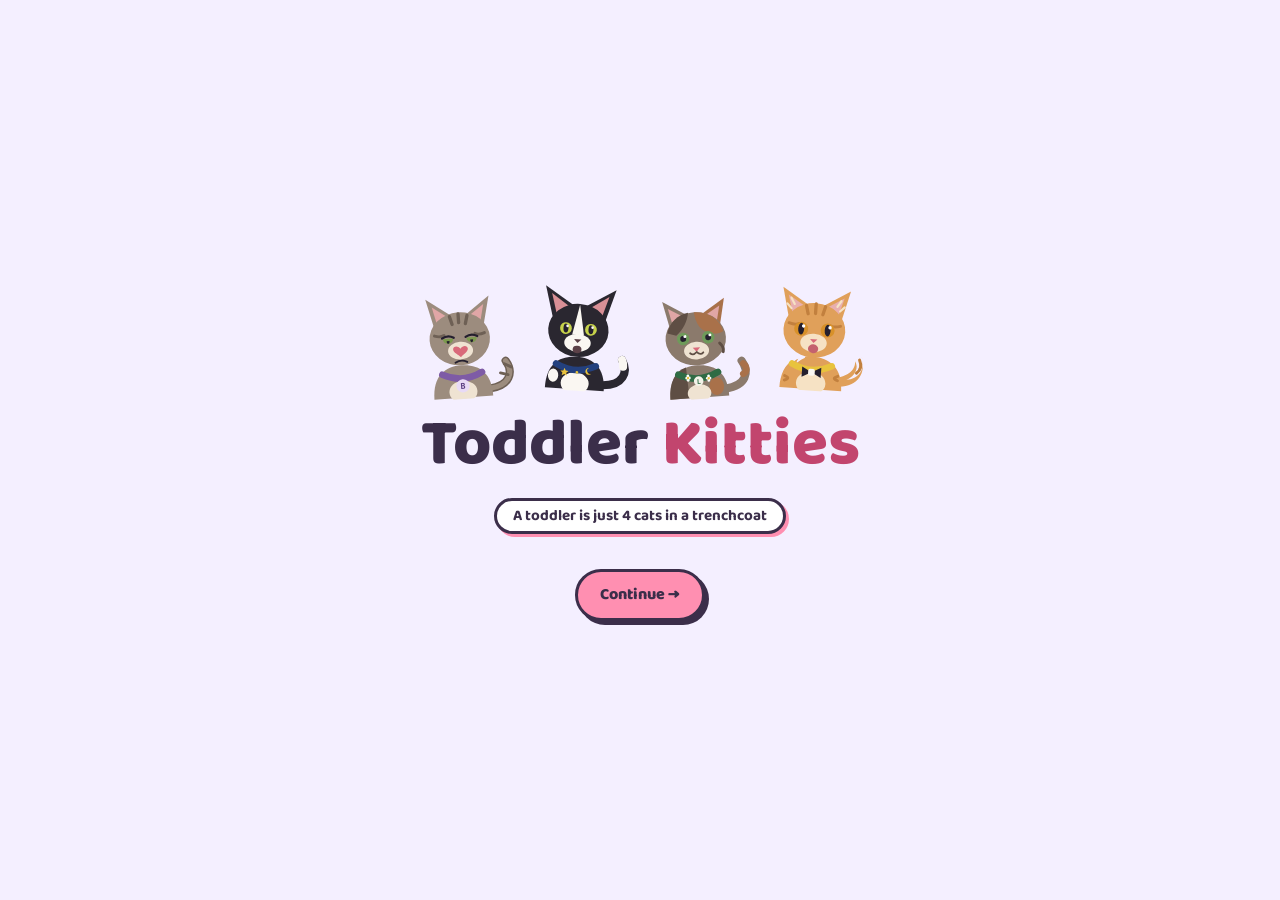
==== index.html @ 5bef3534 "Add files via upload" ====
<!DOCTYPE html>
<html lang="en">
<head>
<meta charset="utf-8">
<meta name="viewport" content="width=device-width, initial-scale=1">
<title>Toddler Kitties</title>
<meta name="description" content="Four real cats, one storybook world. A toddler is just 4 cats in a trenchcoat.">
<link rel="canonical" href="https://toddlerkitties.com/index.html">
<meta name="keywords" content="toddler kitties, toddlerkitties, toddler kitties com, cute cats for kids, 4 cats in a trenchcoat">
<meta property="og:locale" content="en_US">
<meta property="og:type" content="website">
<meta property="og:site_name" content="Toddler Kitties">
<meta property="og:title" content="Toddler Kitties">
<meta property="og:description" content="Four real cats, one storybook world. A toddler is just 4 cats in a trenchcoat.">
<meta property="og:url" content="https://toddlerkitties.com/index.html">
<meta name="twitter:card" content="summary_large_image">
<link rel="icon" href="[data-uri]" type="image/svg+xml">
<link rel="preconnect" href="https://fonts.googleapis.com"><link rel="preconnect" href="https://fonts.gstatic.com" crossorigin><link rel="stylesheet" href="https://fonts.googleapis.com/css2?family=Baloo+2:wght@500;700;800&family=Nunito:ital,wght@0,400;0,600;0,700;1,400&display=swap">
<style>/* ==========================================================================
   Toddler Kitties
   Sticker-storybook theme: chunky outlines, hard offset shadows, rounded type.
   Every page can take on one cat's colour via body[data-theme].
   ========================================================================== */

:root{
  --ink:      #3B2E4A;
  --ink-soft: #6B5C7D;
  --outline:  #3B2E4A;
  --card:     #FFFFFF;
  --page-bg:  #F4EFFF;
  --pink:     #FF8FB1;

  --accent:     var(--pink);
  --accent-ink: #C2456E;

  --shadow: 6px 6px 0 rgba(59,46,74,.15);

  --wrap: 1060px;
  --gut:  clamp(1.1rem, 4vw, 2.5rem);
  --r:    26px;
}

body[data-theme="baker"]{ --page-bg:#EDE7FA; --accent:#B39DDB; --accent-ink:#6A4A9C; }
body[data-theme="doc"]  { --page-bg:#EFF3FF; --accent:#4468C4; --accent-ink:#33509E; }
body[data-theme="lulu"] { --page-bg:#EAF7EF; --accent:#4E9B62; --accent-ink:#337A48; }
body[data-theme="ilona"]{ --page-bg:#FFF6DF; --accent:#F2C542; --accent-ink:#8F6206; }

*,*::before,*::after{ box-sizing:border-box; }
html{ -webkit-text-size-adjust:100%; scroll-behavior:smooth; }
@media (prefers-reduced-motion:reduce){ html{ scroll-behavior:auto; } }

body{
  margin:0;
  background:var(--page-bg);
  color:var(--ink);
  font-family:"Nunito","Segoe UI",system-ui,sans-serif;
  font-size:clamp(1rem,.96rem + .2vw,1.08rem);
  line-height:1.65;
  overflow-x:hidden;
}
img,svg{ max-width:100%; }
a{ color:inherit; }
p{ margin:0 0 1rem; text-wrap:pretty; }
p:last-child{ margin-bottom:0; }

h1,h2,h3,.logo,.btn,.pill,.cat-label,.eyebrow,.bubble{
  font-family:"Baloo 2","Nunito",system-ui,sans-serif;
  font-weight:800;
}
h1,h2,h3{ margin:0; line-height:1.1; text-wrap:balance; }
h1{ font-size:clamp(2.3rem,1.4rem + 4.4vw,4.1rem); }
h2{ font-size:clamp(1.7rem,1.2rem + 2vw,2.5rem); }
h3{ font-size:clamp(1.2rem,1.05rem + .7vw,1.5rem); }

.eyebrow{
  display:inline-block; font-weight:700;
  font-size:clamp(.8rem,.75rem + .3vw,.95rem);
  background:var(--card); color:var(--ink);
  border:3px solid var(--outline); border-radius:999px;
  padding:.15rem 1rem; margin-bottom:1.1rem;
  box-shadow:3px 3px 0 var(--accent);
}
.lede{ font-size:clamp(1.05rem,1rem + .5vw,1.25rem); color:var(--ink-soft); max-width:52ch; }
.center{ text-align:center; }
.center .lede{ margin-inline:auto; }
.accent{ color:var(--accent-ink); }

.wrap{ width:min(100% - (var(--gut) * 2), var(--wrap)); margin-inline:auto; }
section{ padding-block:clamp(2.2rem,5vw,3.4rem); }

.skip{ position:absolute; left:-9999px; background:var(--ink); color:#fff; padding:.7rem 1rem; z-index:99; }
.skip:focus{ left:.5rem; top:.5rem; }
:focus-visible{ outline:3px solid var(--accent-ink); outline-offset:3px; border-radius:6px; }

/* ---------- header ------------------------------------------------------- */

header{ background:var(--card); border-bottom:3px solid var(--outline); position:sticky; top:0; z-index:30; }
.nav-inner{ display:flex; align-items:center; gap:1rem; flex-wrap:wrap; padding-block:.65rem; }
.brandbox{ display:flex; flex-direction:column; gap:1px; margin-right:auto; }
.logo{ display:flex; align-items:center; gap:.5rem; font-size:1.12rem; text-decoration:none; line-height:1; }
.logo-sleep{ display:flex; gap:5px; align-items:flex-end; padding-left:3px; }
.logo-sleep svg{ width:38px; height:22px; display:block; }
@media (max-width:430px){ .logo-sleep svg{ width:30px; height:18px; } }
.logo svg{ width:36px; height:27px; flex:none; color:var(--accent-ink); }
.logo span{ color:var(--accent-ink); }
header nav{ display:flex; gap:.1rem; flex-wrap:wrap; }
header nav a{ text-decoration:none; font-weight:700; font-size:.9rem; padding:.3rem .6rem; border-radius:999px; border:2px solid transparent; }
header nav a:hover{ border-color:var(--outline); }
header nav a.active{ background:var(--accent); border-color:var(--outline); }

/* ---------- panels + buttons --------------------------------------------- */

.panel{
  background:var(--card); border:3px solid var(--outline); border-radius:var(--r);
  box-shadow:var(--shadow); padding:clamp(1.3rem,3vw,2rem);
}
.hero{ padding-block:clamp(2.2rem,6vw,4rem) clamp(1.4rem,3vw,2.2rem); }

.btn{
  display:inline-block; text-decoration:none; cursor:pointer;
  background:var(--accent); color:var(--ink);
  border:3px solid var(--outline); border-radius:999px;
  padding:.6rem 1.4rem; font-size:1rem;
  box-shadow:4px 4px 0 var(--outline);
  transition:transform .12s ease, box-shadow .12s ease;
}
.btn:hover{ transform:translate(2px,2px); box-shadow:2px 2px 0 var(--outline); }
.btn:active{ transform:translate(4px,4px); box-shadow:0 0 0 var(--outline); }
.btn-ghost{ background:var(--card); }

.pill{ display:inline-block; font-size:.78rem; font-weight:700; background:var(--accent);
  border:2px solid var(--outline); border-radius:999px; padding:.05rem .7rem; }
.pill-soon{ background:var(--card); color:var(--ink-soft); }

/* ---------- crew cards --------------------------------------------------- */

.card-grid{ display:grid; gap:clamp(1.1rem,2.5vw,1.5rem); grid-template-columns:repeat(auto-fit,minmax(215px,1fr)); }
.card{ display:block; text-decoration:none; color:inherit; text-align:center;
  transition:transform .18s cubic-bezier(.2,.8,.3,1), box-shadow .18s ease; }
.card:hover,.card:focus-visible{ transform:translateY(-6px); box-shadow:6px 6px 0 var(--accent); }
.card .art{ width:132px; height:132px; margin:0 auto .4rem; display:block; }
.card h3{ margin-bottom:.15rem; }
.card .role{ font-weight:800; color:var(--accent-ink); font-size:.9rem; display:block; margin-bottom:.5rem; }
.card p{ font-size:.94rem; color:var(--ink-soft); margin:0; }
.card-baker{ --accent:#B39DDB; --accent-ink:#6A4A9C; }
.card-doc  { --accent:#4468C4; --accent-ink:#33509E; }
.card-lulu { --accent:#4E9B62; --accent-ink:#337A48; }
.card-ilona{ --accent:#F2C542; --accent-ink:#8F6206; }

/* ---------- explore ------------------------------------------------------ */

.trio{ display:grid; gap:clamp(1.1rem,2.5vw,1.5rem); grid-template-columns:repeat(auto-fit,minmax(230px,1fr)); }
.trio .panel{ text-decoration:none; color:inherit; transition:transform .18s ease, box-shadow .18s ease; }
.trio .panel:hover{ transform:translateY(-6px); box-shadow:6px 6px 0 var(--accent); }
.ico{ width:46px; height:46px; color:var(--accent-ink); display:block; margin-bottom:.6rem; }
.trio h3{ margin-bottom:.3rem; }
.trio p{ color:var(--ink-soft); font-size:.95rem; }

/* ---------- cat page ----------------------------------------------------- */

.meet{ display:grid; gap:clamp(1.4rem,3vw,2.2rem); grid-template-columns:1fr; align-items:center; }
@media (min-width:800px){ .meet{ grid-template-columns:minmax(0,40%) minmax(0,1fr); } }
.stage{
  position:relative; overflow:hidden; background:var(--card);
  border:3px solid var(--outline); border-radius:var(--r); box-shadow:var(--shadow);
  aspect-ratio:1/1; display:grid; place-items:center; padding:7%;
}
.stage__cat{ width:100%; height:100%; position:relative; z-index:2; }
.crit{ position:absolute; left:0; top:0; pointer-events:none; z-index:3; will-change:transform,opacity; }
.laser{ width:11px; height:11px; border-radius:50%; background:#FF3B2E; box-shadow:0 0 10px 4px rgba(255,59,46,.5); z-index:4; }
.pom{ width:20px; height:20px; border-radius:50%; background:radial-gradient(circle at 34% 32%, #fff, #7FC7E8 45%, #2E86B5); box-shadow:0 0 9px rgba(127,199,232,.7); }
.spark{ width:5px; height:5px; background:#FFF3B0; border-radius:50%; box-shadow:0 0 6px #FFE066; }
.bk-paw{ z-index:4; filter:drop-shadow(1px 2px 0 rgba(59,46,74,.25)); }

.tally{ list-style:none; margin:0; padding:0; }
.tally li{ display:grid; grid-template-columns:1.5rem 1fr; gap:.7rem; padding:.55rem 0;
  border-bottom:2px dotted rgba(59,46,74,.18); }
.tally li:last-child{ border-bottom:0; }
.tally li::before{ content:""; width:15px; height:15px; margin-top:.45rem; border-radius:50%;
  background:var(--accent); border:2px solid var(--outline); }

.says{ text-align:center; }
.bubble{
  position:relative; display:inline-block; max-width:24ch; margin:0 auto;
  background:var(--card); border:3px solid var(--outline); border-radius:var(--r);
  box-shadow:var(--shadow); padding:1.2rem 1.6rem;
  font-size:clamp(1.3rem,1rem + 2vw,2.1rem); line-height:1.16;
}
.bubble::before,.bubble::after{ content:""; position:absolute; left:50%; width:0; height:0; }
.bubble::before{ bottom:-19px; transform:translateX(-50%); border-left:17px solid transparent; border-right:17px solid transparent; border-top:19px solid var(--outline); }
.bubble::after{ bottom:-13px; transform:translateX(-50%); border-left:13px solid transparent; border-right:13px solid transparent; border-top:15px solid var(--card); }
.says .who{ display:block; margin-top:2rem; font-weight:700; color:var(--ink-soft); font-size:.92rem; }

/* ---------- books -------------------------------------------------------- */

.books{ display:grid; gap:clamp(1.1rem,2.5vw,1.5rem); grid-template-columns:repeat(auto-fit,minmax(265px,1fr)); }
.book{ display:grid; grid-template-columns:92px 1fr; gap:1rem; align-items:start; }
.book .art{ width:92px; height:92px; }
.book .num{ display:block; font-weight:800; color:var(--accent-ink); font-size:.85rem; }
.book h3{ margin:.1rem 0 .35rem; }
.book p{ font-size:.94rem; color:var(--ink-soft); margin:0 0 .7rem; }
.book-wide{ grid-column:1/-1; }
@media (max-width:420px){ .book{ grid-template-columns:1fr; } }

/* ---------- signup ------------------------------------------------------- */

.signup{ max-width:660px; margin-inline:auto; text-align:center; }
.signup form{ display:flex; gap:.7rem; flex-wrap:wrap; justify-content:center; margin-top:1.2rem; }
.signup input[type="email"]{ flex:1 1 16rem; min-width:0; font:inherit; font-size:1rem;
  padding:.6rem 1rem; color:var(--ink); background:#fff;
  border:3px solid var(--outline); border-radius:999px; }
.signup input::placeholder{ color:#8E82A0; }
.signup .fine{ font-size:.9rem; color:var(--ink-soft); margin-top:.9rem; }
.signup__note{ font-weight:700; color:var(--accent-ink); margin-top:.8rem; min-height:1.2em; }
.hp{ position:absolute; left:-9999px; opacity:0; height:0; width:0; }

/* ---------- trenchcoat (about page only) --------------------------------- */

.coat-bit{ text-align:center; padding-block:clamp(2rem,5vw,3.2rem); }
.coat{ width:min(64vw,250px); height:auto; }
.coat-bit .cap{ font-weight:700; color:var(--ink-soft); margin-top:1rem; }
@keyframes tkWobble{ 0%,100%{ transform:rotate(-1.1deg); } 50%{ transform:rotate(1.1deg) translateY(-5px); } }
@keyframes tkHat{ 0%,100%{ transform:translateY(0) rotate(3deg); } 50%{ transform:translateY(-6px) rotate(-2deg); } }
.coat-anim{ transform-origin:160px 440px; animation:tkWobble 5.5s ease-in-out infinite; }
.hat-anim{ transform-origin:160px 118px; animation:tkHat 5.5s ease-in-out infinite; }

/* ---------- cat menu ----------------------------------------------------- */

.cat-menu{ border-top:3px solid var(--outline); background:var(--card); padding-block:1.5rem; }
.cat-row{ display:flex; justify-content:center; gap:clamp(.3rem,3vw,1.8rem); flex-wrap:wrap; }
.cat-item{ display:flex; flex-direction:column; align-items:center; text-decoration:none; color:var(--ink);
  padding:.3rem; transition:transform .28s cubic-bezier(.2,.8,.3,1); }
.cat-item:hover,.cat-item:focus-visible{ transform:translateY(-10px) rotate(-4deg); }
.cat-item svg{ width:clamp(62px,15vw,86px); height:clamp(62px,15vw,86px); display:block; }
.cat-label{ font-size:clamp(12px,2vw,14px); background:var(--accent);
  border:2px solid var(--outline); border-radius:999px; padding:0 12px; margin-top:-6px;
  box-shadow:2px 2px 0 rgba(59,46,74,.2); }
.ci-coat .coat-mini{ width:clamp(40px,9vw,54px); height:auto; display:block; margin:0 auto; }
.ci-coat .cat-label{ background:var(--pink); }
.ci-baker .cat-label{ background:#B39DDB; }
.ci-doc   .cat-label{ background:#4468C4; color:#fff; }
.ci-lulu  .cat-label{ background:#4E9B62; color:#fff; }
.ci-ilona .cat-label{ background:#F2C542; }

/* ---------- footer ------------------------------------------------------- */

footer{ background:var(--ink); color:#F4EFFF; padding-block:2.2rem; }
footer a{ color:#FFC9DA; }
.foot-motto{ font-family:"Baloo 2",sans-serif; font-weight:800; font-size:clamp(1.1rem,1rem + 1.2vw,1.7rem); margin:0 0 .9rem; }
.foot-meta{ font-size:.9rem; color:#C6BCD6; display:flex; gap:1rem; flex-wrap:wrap; }

/* ---------- splash + 404 ------------------------------------------------- */

.splash{ min-height:100svh; display:grid; place-items:center; text-align:center; padding:2rem var(--gut); }
.splash-in{ display:grid; justify-items:center; gap:1.1rem; }
.peek-row{ display:flex; gap:6px; justify-content:center; align-items:flex-end; flex-wrap:wrap; }
.peek-row svg{ width:clamp(66px,17vw,112px); height:clamp(66px,17vw,112px); }
.peek-row svg:nth-child(odd){ transform:translateY(8px) rotate(-4deg); }
.peek-row svg:nth-child(even){ transform:rotate(4deg); }
.oops{ min-height:64svh; display:grid; place-items:center; text-align:center; }
.oops-in{ display:grid; justify-items:center; gap:1rem; }
.oops svg{ width:min(46vw,180px); height:auto; }

/* ---------- page turn ----------------------------------------------------- */

@media (prefers-reduced-motion:no-preference){
  @keyframes pageIn{ from{ opacity:0; transform:translateY(12px); } to{ opacity:1; transform:none; } }
  main{ animation:pageIn .45s cubic-bezier(.2,.7,.3,1) both; }
  body.leaving main{ opacity:0; transform:translateY(-10px);
    transition:opacity .2s ease, transform .2s ease; animation:none; }
  body.leaving header, body.leaving .cat-menu, body.leaving footer{ opacity:.55; transition:opacity .2s ease; }
}

/* ---------- reveal ------------------------------------------------------- */

.rv{ opacity:0; transform:translateY(14px); transition:opacity .5s ease, transform .5s cubic-bezier(.2,.8,.3,1); }
.rv.is-in{ opacity:1; transform:none; }
.rv-fade{ opacity:0; transition:opacity .55s ease; }
.rv-fade.is-in{ opacity:1; }

@media (prefers-reduced-motion:reduce){
  .rv,.rv-fade{ opacity:1; transform:none; transition:none; }
  .crit{ display:none !important; }
  *{ animation:none !important; transition:none !important; }
}
</style>
</head>
<body>
<a class="skip" href="#main">Skip to content</a>
<svg xmlns="http://www.w3.org/2000/svg" width="0" height="0" style="position:absolute" aria-hidden="true" focusable="false">

  <!-- ============ BAKER — B1 — grey-brown tabby, heart nose, pointed ears ============ -->
  <symbol id="tk-baker" viewBox="-6 -6 152 152">
    <g>
      <!-- tail -->
      <g class="tk-tail" data-o="96 128">
      <path d="M96 128 C124 126 130 108 120 92" fill="none" stroke="#6E6055" stroke-width="11" stroke-linecap="round"/>
      <path d="M96 128 C124 126 130 108 120 92" fill="none" stroke="#9C8C7E" stroke-width="7" stroke-linecap="round"/>
      <path d="M118 96 l9 5 M112 108 l10 3" stroke="#6E6055" stroke-width="4" stroke-linecap="round"/>
      </g>
      <!-- body -->
      <path d="M20 138 C20 106 37 94 60 94 C83 94 100 106 100 138 Z" fill="#9C8C7E"/>
      <ellipse cx="60" cy="130" rx="19" ry="15" fill="#EFE3D2"/>
      <!-- ears (tall, pointed, sassy) -->
      <path d="M27 44 L17 2 L53 28 Z" fill="#9C8C7E"/>
      <path d="M93 44 L103 2 L67 28 Z" fill="#9C8C7E"/>
      <path d="M31 39 L25 13 L46 28 Z" fill="#E0A6A6"/>
      <path d="M89 39 L95 13 L74 28 Z" fill="#E0A6A6"/>
      <!-- head -->
      <ellipse cx="60" cy="58" rx="41" ry="36" fill="#9C8C7E"/>
      <!-- forehead stripes -->
      <path d="M60 24 v12 M48 27 l3 11 M72 27 l-3 11" stroke="#6E6055" stroke-width="4.5" stroke-linecap="round"/>
      <path d="M26 52 q8 3 13 0 M94 52 q-8 3 -13 0" stroke="#6E6055" stroke-width="4" stroke-linecap="round" fill="none"/>
      <!-- muzzle -->
      <ellipse cx="60" cy="74" rx="17" ry="12" fill="#EFE3D2"/>
      <!-- half-lidded eyes -->
      <path d="M37 57 C37 66 51 66 51 57 Z" fill="#7C9A4E"/>
      <path d="M69 57 C69 66 83 66 83 57 Z" fill="#7C9A4E"/>
      <g class="bk-pupils"><path d="M42 60 C42 65 46 65 46 60 Z" fill="#241F2E"/><path d="M74 60 C74 65 78 65 78 60 Z" fill="#241F2E"/></g>
      <path d="M36 56 Q44 51 52 56 M68 56 Q76 51 84 56" stroke="#241F2E" stroke-width="3" stroke-linecap="round" fill="none"/>
      <!-- heart nose -->
      <path d="M60 71.5 C56.5 66.5 50 67.5 50 72 C50 76.6 56.5 79.2 60 83 C63.5 79.2 70 76.6 70 72 C70 67.5 63.5 66.5 60 71.5 Z" fill="#D96A7A"/>
      <!-- little frown -->
      <path d="M52 90 Q60 85.5 68 90" stroke="#241F2E" stroke-width="2.6" stroke-linecap="round" fill="none"/>
      <!-- collar on chest + B tag -->
      <path d="M33 105 Q60 119 87 105" fill="none" stroke="#7E5BA6" stroke-width="9" stroke-linecap="round"/>
      <circle cx="60" cy="122" r="9" fill="#E8DAF6"/>
      <text x="60" y="126" text-anchor="middle" font-family="monospace" font-size="11" font-weight="700" fill="#5B3E82">B</text>
    </g>
  </symbol>

  <!-- ============ DOC — D2 — cow-patterned, huge ears, moon-and-stars collar ============ -->
  <symbol id="tk-doc" viewBox="-6 -6 152 152">
    <g>
      <!-- tail: black with a white tip -->
      <g class="tk-tail" data-o="98 130">
      <path d="M98 130 C126 128 132 110 122 94" fill="none" stroke="#2A2730" stroke-width="11" stroke-linecap="round"/>
      <path d="M124 103 C124 99 123 96 122 94" fill="none" stroke="#FAF7F2" stroke-width="11" stroke-linecap="round"/>
      </g>
      <!-- body: black, white chest + a white shoulder patch -->
      <path d="M20 138 C20 106 37 94 60 94 C83 94 100 106 100 138 Z" fill="#2A2730"/>
      <ellipse cx="60" cy="130" rx="19" ry="15" fill="#FAF7F2"/>
      <ellipse cx="30" cy="121" rx="7" ry="9" fill="#FAF7F2"/>
      <!-- ears (very large, upright) -->
      <path d="M24 42 L12 0 L54 26 Z" fill="#2A2730"/>
      <path d="M96 42 L108 0 L66 26 Z" fill="#2A2730"/>
      <path d="M29 37 L21 10 L45 26 Z" fill="#D98F96"/>
      <path d="M91 37 L99 10 L75 26 Z" fill="#D98F96"/>
      <!-- head: black -->
      <ellipse cx="60" cy="58" rx="41" ry="36" fill="#2A2730"/>
      <!-- white blaze between the eyes -->
      <path d="M60 23 L52 64 L68 64 Z" fill="#FAF7F2"/>
      <!-- white muzzle -->
      <ellipse cx="60" cy="75" rx="18" ry="12" fill="#FAF7F2"/>
      <!-- eyes, yellow-green -->
      <circle cx="43" cy="56" r="8" fill="#C6D24A"/>
      <circle cx="77" cy="56" r="8" fill="#C6D24A"/>
      <ellipse cx="43" cy="56" rx="3.4" ry="6" fill="#241F2E"/>
      <ellipse cx="77" cy="56" rx="3.4" ry="6" fill="#241F2E"/>
      <circle cx="45" cy="53" r="1.8" fill="#FAF7F2"/>
      <circle cx="79" cy="53" r="1.8" fill="#FAF7F2"/>
      <!-- nose + open, talking mouth -->
      <path d="M55 70 h10 l-5 5 Z" fill="#5C4148"/>
      <ellipse cx="60" cy="84" rx="6" ry="5" fill="#5C4148"/>
      <!-- collar: navy, moon and stars -->
      <path d="M33 105 Q60 119 87 105" fill="none" stroke="#23407E" stroke-width="9" stroke-linecap="round"/>
      <path d="M45 110 l1.6 3.6 3.9 .4 -2.9 2.6 .8 3.8 -3.4 -2 -3.4 2 .8 -3.8 -2.9 -2.6 3.9 -.4 Z" fill="#E8C33D"/>
      <path d="M78 108 a4.6 4.6 0 1 0 3.6 7.4 a3.6 3.6 0 1 1 -3.6 -7.4 Z" fill="#E8C33D"/>
      <circle cx="62" cy="115" r="1.9" fill="#E8C33D"/>
    </g>
  </symbol>

  <!-- ============ LULU — L3 — greyish-brown tortie, daisy collar ============ -->
  <symbol id="tk-lulu" viewBox="-6 -6 152 152">
    <g>
      <!-- tail -->
      <g class="tk-tail" data-o="96 128">
      <path d="M96 128 C124 126 130 108 120 92" fill="none" stroke="#8B7A6C" stroke-width="11" stroke-linecap="round"/>
      <path d="M122 96 c6 6 4 12 -1 14" fill="none" stroke="#A9714A" stroke-width="9" stroke-linecap="round"/>
      </g>
      <!-- body -->
      <path d="M20 138 C20 106 37 94 60 94 C83 94 100 106 100 138 Z" fill="#8B7A6C"/>
      <path d="M20 138 C20 116 28 100 44 96 L46 138 Z" fill="#5E4E44"/>
      <ellipse cx="84" cy="124" rx="10" ry="12" fill="#A9714A"/>
      <ellipse cx="60" cy="132" rx="16" ry="12" fill="#EFE3D2"/>
      <!-- ears -->
      <path d="M26 42 L18 5 L53 27 Z" fill="#8B7A6C"/>
      <path d="M94 42 L102 5 L67 27 Z" fill="#A9714A"/>
      <path d="M30 37 L25 15 L45 27 Z" fill="#E0A6A6"/>
      <path d="M90 37 L95 15 L75 27 Z" fill="#E0A6A6"/>
      <!-- head -->
      <ellipse cx="60" cy="58" rx="41" ry="36" fill="#8B7A6C"/>
      <!-- tortie mottling -->
      <path d="M60 22 C78 22 94 32 98 50 C88 56 74 52 66 42 C62 36 60 28 60 22 Z" fill="#A9714A"/>
      <path d="M22 48 C26 33 38 24 52 22 C50 34 44 44 34 52 Z" fill="#5E4E44"/>
      <path d="M92 66 q6 6 4 12" stroke="#5E4E44" stroke-width="4" stroke-linecap="round" fill="none"/>
      <!-- muzzle -->
      <ellipse cx="60" cy="74" rx="17" ry="12" fill="#EFE3D2"/>
      <!-- eyes, soft green, wide and deep -->
      <circle cx="43" cy="57" r="8.5" fill="#6E9A5A"/>
      <circle cx="77" cy="57" r="8.5" fill="#6E9A5A"/>
      <circle cx="43" cy="57" r="4" fill="#241F2E"/>
      <circle cx="77" cy="57" r="4" fill="#241F2E"/>
      <circle cx="45.5" cy="54" r="2" fill="#FFFFFF"/>
      <circle cx="79.5" cy="54" r="2" fill="#FFFFFF"/>
      <!-- nose + gentle mouth -->
      <path d="M55 70 h10 l-5 5.5 Z" fill="#D96A7A"/>
      <path d="M60 76 q-5 5 -9 1 M60 76 q5 5 9 1" stroke="#5E4E44" stroke-width="2.4" stroke-linecap="round" fill="none"/>
      <!-- collar: green with white daisies -->
      <path d="M33 105 Q60 119 87 105" fill="none" stroke="#2F6B44" stroke-width="9" stroke-linecap="round"/>
      <g fill="#FFFFFF">
        <circle cx="44" cy="110.5" r="1.9"/><circle cx="47.6" cy="110.5" r="1.9"/><circle cx="45.8" cy="107.6" r="1.9"/><circle cx="45.8" cy="113.4" r="1.9"/>
        <circle cx="72" cy="112.5" r="1.9"/><circle cx="75.6" cy="112.5" r="1.9"/><circle cx="73.8" cy="109.6" r="1.9"/><circle cx="73.8" cy="115.4" r="1.9"/>
      </g>
      <circle cx="45.8" cy="110.5" r="1.7" fill="#E8C33D"/>
      <circle cx="73.8" cy="112.5" r="1.7" fill="#E8C33D"/>
      <circle cx="60" cy="115.5" r="6.5" fill="#F2F2E8"/>
      <text x="60" y="119.4" text-anchor="middle" font-family="monospace" font-size="9" font-weight="700" fill="#2F6B44">L</text>
    </g>
  </symbol>

  <!-- ============ ILONA — I4 — long-haired orange/cream tabby, plume tail, bow tie ============ -->
  <symbol id="tk-ilona" viewBox="-6 -6 152 152">
    <g>
      <!-- plume tail -->
      <g class="tk-tail" data-o="98 132">
      <path d="M96 132 C122 132 136 112 126 88 C134 106 124 120 108 122 C120 116 124 104 118 96 C120 110 106 118 94 120 Z" fill="#E0A05A"/>
      <path d="M124 94 c4 8 2 14 -3 18" stroke="#C2803E" stroke-width="4" stroke-linecap="round" fill="none"/>
      </g>
      <!-- body with long-hair edge -->
      <path d="M18 138 C18 121 23 107 34 100 q-4 5 -3 7 q5 -7 10 -9 q-3 4 -2 6 q6 -6 11 -8 C48 94 54 94 60 94 C83 94 102 106 102 138 Z" fill="#E0A05A"/>
      <ellipse cx="60" cy="130" rx="20" ry="16" fill="#F6E2C4"/>
      <path d="M24 122 q9 3 0 6 M96 118 q-9 3 0 6" stroke="#C2803E" stroke-width="4" stroke-linecap="round" fill="none"/>
      <!-- big ears with tufts -->
      <path d="M24 42 L14 2 L53 26 Z" fill="#E0A05A"/>
      <path d="M96 42 L106 2 L67 26 Z" fill="#E0A05A"/>
      <path d="M29 37 L22 12 L45 26 Z" fill="#E8AFAF"/>
      <path d="M91 37 L98 12 L75 26 Z" fill="#E8AFAF"/>
      <path d="M27 30 l-6 -6 M31 24 l-5 -8 M93 30 l6 -6 M89 24 l5 -8" stroke="#F6E2C4" stroke-width="3" stroke-linecap="round"/>
      <!-- head -->
      <ellipse cx="60" cy="58" rx="42" ry="37" fill="#E0A05A"/>
      <!-- tabby stripes -->
      <path d="M60 22 v13 M47 25 l3 11 M73 25 l-3 11" stroke="#C2803E" stroke-width="4.5" stroke-linecap="round"/>
      <path d="M25 50 q9 3 14 0 M95 50 q-9 3 -14 0" stroke="#C2803E" stroke-width="4" stroke-linecap="round" fill="none"/>
      <!-- muzzle -->
      <ellipse cx="60" cy="75" rx="18" ry="12.5" fill="#F6E2C4"/>
      <!-- huge amber-gold eyes -->
      <circle cx="42" cy="57" r="9.5" fill="#D8912A"/>
      <circle cx="78" cy="57" r="9.5" fill="#D8912A"/>
      <ellipse cx="42" cy="57" rx="4" ry="8" fill="#241F2E"/>
      <ellipse cx="78" cy="57" rx="4" ry="8" fill="#241F2E"/>
      <circle cx="45" cy="53" r="2.3" fill="#FFFFFF"/>
      <circle cx="81" cy="53" r="2.3" fill="#FFFFFF"/>
      <!-- nose + mid-sentence mouth -->
      <path d="M55 70 h10 l-5 5 Z" fill="#D96A7A"/>
      <ellipse cx="60" cy="83" rx="7" ry="6" fill="#C4626E"/>
      <!-- collar: yellow with black-and-white bow tie -->
      <path d="M33 105 Q60 119 87 105" fill="none" stroke="#E8C33D" stroke-width="9" stroke-linecap="round"/>
      <path d="M60 115 L47 108 L47 122 Z" fill="#241F2E"/>
      <path d="M60 115 L73 108 L73 122 Z" fill="#241F2E"/>
      <rect x="55.5" y="110.5" width="9" height="9" rx="2.5" fill="#FAF7F2"/>
    </g>
  </symbol>

  <!-- ============ sleeping loafs (header) ============ -->
  <symbol id="tk-sleep-baker" viewBox="0 0 96 56">
    <ellipse cx="44" cy="38" rx="33" ry="15" fill="#9C8C7E"/>
    <path d="M14 44 q20 9 38 3" stroke="#6E6055" stroke-width="6" stroke-linecap="round" fill="none"/>
    <circle cx="68" cy="29" r="15" fill="#9C8C7E"/>
    <path d="M58 19 L55 6 L67 13 Z" fill="#9C8C7E"/><path d="M78 19 L81 6 L69 13 Z" fill="#9C8C7E"/>
    <path d="M66 12 v6 M61 13 l2 5 M71 13 l-2 5" stroke="#6E6055" stroke-width="2.4" stroke-linecap="round"/>
    <path d="M60 29 q3 3 6 0 M71 29 q3 3 6 0" stroke="#3B2E4A" stroke-width="2.2" fill="none" stroke-linecap="round"/>
    <path d="M68 35 c-1.4 -2.2 -3.8 -1.7 -3.8 0 c0 1.7 2.4 2.6 3.8 4 c1.4 -1.4 3.8 -2.3 3.8 -4 c0 -1.7 -2.4 -2.2 -3.8 0 Z" fill="#D96A7A"/>
    <text x="84" y="16" font-size="12" font-weight="800" fill="#3B2E4A">z</text>
    <text x="89" y="8" font-size="8" font-weight="800" fill="#3B2E4A">z</text>
  </symbol>
  <symbol id="tk-sleep-doc" viewBox="0 0 96 56">
    <ellipse cx="44" cy="38" rx="33" ry="15" fill="#2A2730"/>
    <ellipse cx="34" cy="43" rx="9" ry="6" fill="#FAF7F2"/>
    <ellipse cx="52" cy="46" rx="5" ry="4" fill="#FAF7F2"/>
    <path d="M14 44 q20 9 38 3" stroke="#2A2730" stroke-width="6" stroke-linecap="round" fill="none"/>
    <path d="M14.5 44.2 q3 1.4 6 2.2" stroke="#FAF7F2" stroke-width="6" stroke-linecap="round" fill="none"/>
    <circle cx="68" cy="29" r="15" fill="#2A2730"/>
    <path d="M68 15 L64.5 27 L71.5 27 Z" fill="#FAF7F2"/>
    <ellipse cx="68" cy="35" rx="8" ry="5.5" fill="#FAF7F2"/>
    <path d="M57 18 L52 3 L66 10 Z" fill="#2A2730"/><path d="M79 18 L84 3 L70 10 Z" fill="#2A2730"/>
    <path d="M59 28 q3 3 6 0 M71 28 q3 3 6 0" stroke="#F4EFFF" stroke-width="2.2" fill="none" stroke-linecap="round"/>
    <path d="M65.5 34 h5 l-2.5 3 Z" fill="#5C4148"/>
    <text x="84" y="16" font-size="12" font-weight="800" fill="#3B2E4A">z</text>
    <text x="89" y="8" font-size="8" font-weight="800" fill="#3B2E4A">z</text>
  </symbol>
  <symbol id="tk-sleep-lulu" viewBox="0 0 96 56">
    <ellipse cx="44" cy="38" rx="33" ry="15" fill="#8B7A6C"/>
    <path d="M20 30 C26 26 36 25 44 27 C40 34 30 38 22 36 Z" fill="#5E4E44"/>
    <ellipse cx="56" cy="44" rx="9" ry="6" fill="#A9714A"/>
    <path d="M14 44 q20 9 38 3" stroke="#5E4E44" stroke-width="6" stroke-linecap="round" fill="none"/>
    <circle cx="68" cy="29" r="15" fill="#8B7A6C"/>
    <path d="M68 15 C74 14 80 18 82 24 C77 26 71 24 68 20 Z" fill="#A9714A"/>
    <path d="M58 19 L55 6 L67 13 Z" fill="#8B7A6C"/><path d="M78 19 L81 6 L69 13 Z" fill="#A9714A"/>
    <path d="M60 29 q3 3 6 0 M71 29 q3 3 6 0" stroke="#3B2E4A" stroke-width="2.2" fill="none" stroke-linecap="round"/>
    <path d="M65.5 34 h5 l-2.5 3 Z" fill="#D96A7A"/>
    <text x="84" y="16" font-size="12" font-weight="800" fill="#3B2E4A">z</text>
    <text x="89" y="8" font-size="8" font-weight="800" fill="#3B2E4A">z</text>
  </symbol>
  <symbol id="tk-sleep-ilona" viewBox="0 0 96 56">
    <ellipse cx="44" cy="38" rx="33" ry="15" fill="#E0A05A"/>
    <path d="M10 40 C6 30 14 22 24 24 C18 27 15 33 18 39 C21 33 27 30 32 32 C26 35 24 40 26 44 Z" fill="#E0A05A"/>
    <path d="M12 36 q3 -5 9 -6" stroke="#C2803E" stroke-width="3" stroke-linecap="round" fill="none"/>
    <circle cx="68" cy="29" r="15" fill="#E0A05A"/>
    <path d="M58 19 L54 5 L67 12 Z" fill="#E0A05A"/><path d="M78 19 L82 5 L69 12 Z" fill="#E0A05A"/>
    <path d="M57 12 l-3 -4 M79 12 l3 -4" stroke="#F6E2C4" stroke-width="2.4" stroke-linecap="round"/>
    <path d="M66 12 v6 M61 13 l2 5 M71 13 l-2 5" stroke="#C2803E" stroke-width="2.4" stroke-linecap="round"/>
    <path d="M60 29 q3 3 6 0 M71 29 q3 3 6 0" stroke="#3B2E4A" stroke-width="2.2" fill="none" stroke-linecap="round"/>
    <path d="M65.5 34 h5 l-2.5 3 Z" fill="#D96A7A"/>
    <text x="84" y="16" font-size="12" font-weight="800" fill="#3B2E4A">z</text>
    <text x="89" y="8" font-size="8" font-weight="800" fill="#3B2E4A">z</text>
  </symbol>

</svg><main id="main"><div class="splash"><div class="splash-in">
<div class="peek-row"><svg viewBox="-6 -6 152 152" role="img" aria-hidden="true"><use href="#tk-baker"></use></svg><svg viewBox="-6 -6 152 152" role="img" aria-hidden="true"><use href="#tk-doc"></use></svg><svg viewBox="-6 -6 152 152" role="img" aria-hidden="true"><use href="#tk-lulu"></use></svg><svg viewBox="-6 -6 152 152" role="img" aria-hidden="true"><use href="#tk-ilona"></use></svg></div>
<h1>Toddler <span class="accent">Kitties</span></h1>
<span class="eyebrow">A toddler is just 4 cats in a trenchcoat</span>
<a class="btn" href="home.html">Continue &rarr;</a>
</div></div></main><script>/* ==========================================================================
   Toddler Kitties — site behaviour
   ==========================================================================
   ►► THE ONLY LINE YOU NEED TO EDIT ◄◄
   Paste your form endpoint below (Formspree or Buttondown — see README).
   While it is empty, the signup form falls back to opening an email.
   ========================================================================== */

const SIGNUP_ENDPOINT = ""; // e.g. "https://formspree.io/f/xxxxxxx"

const FALLBACK_MAILTO =
  "mailto:toddlerkitties@gmail.com" +
  "?subject=" + encodeURIComponent("Add me to the Toddler Kitties list") +
  "&body="    + encodeURIComponent("Please let me know when the first book is ready.");

const reduced = window.matchMedia("(prefers-reduced-motion: reduce)").matches;
const R = (a, b) => a + Math.random() * (b - a);

/* ---------- shared sprite snippets --------------------------------------- */

const SPR = {
  paw:
    '<svg width="36" height="64" viewBox="0 0 36 64" aria-hidden="true">' +
    '<rect x="10" y="16" width="16" height="48" rx="8" fill="#9C8C7E"/>' +
    '<circle cx="18" cy="13" r="12.5" fill="#9C8C7E"/>' +
    '<circle cx="11.5" cy="8" r="3.1" fill="#E0A6A6"/>' +
    '<circle cx="18" cy="5.6" r="3.1" fill="#E0A6A6"/>' +
    '<circle cx="24.5" cy="8" r="3.1" fill="#E0A6A6"/>' +
    '<ellipse cx="18" cy="14.5" rx="4.8" ry="4.2" fill="#E0A6A6"/></svg>',
  pom:
    '<svg width="30" height="30" viewBox="0 0 30 30" aria-hidden="true">' +
    '<circle cx="15" cy="15" r="12" fill="#7FC7E8"/>' +
    '<circle cx="11" cy="11" r="5" fill="#BDE6F8"/>' +
    '<circle cx="24" cy="6" r="2.4" fill="#FFF3B0"/>' +
    '<circle cx="5" cy="22" r="2" fill="#FFF3B0"/></svg>',
  petal: '<svg width="16" height="16" viewBox="0 0 14 14" aria-hidden="true"><ellipse cx="7" cy="7" rx="6.5" ry="3.4" fill="#E48CA4"/></svg>',
  cuke:  '<svg width="16" height="16" viewBox="0 0 14 14" aria-hidden="true"><circle cx="7" cy="7" r="6.4" fill="#4E8B45"/><circle cx="7" cy="7" r="4.4" fill="#C9E3A6"/><circle cx="7" cy="7" r="1.5" fill="#EDF6DC"/></svg>',
  heart: '<svg width="17" height="17" viewBox="0 0 16 16" aria-hidden="true"><path d="M8 14C3 10.6 1 8.4 1 5.9 1 3.7 2.7 2 4.8 2 6.1 2 7.3 2.7 8 3.8 8.7 2.7 9.9 2 11.2 2 13.3 2 15 3.7 15 5.9 15 8.4 13 10.6 8 14Z" fill="#D8556F"/></svg>',
  seed:  '<svg width="16" height="18" viewBox="0 0 16 18" aria-hidden="true"><path d="M8 17V8" stroke="#B9A98B" stroke-width="1.2"/><g stroke="#F3EBD8" stroke-width="1.3" stroke-linecap="round"><path d="M8 8 1 2M8 8 8 0M8 8 15 2M8 8 3 8M8 8 13 8"/></g></svg>',
  laserCss: "width:13px;height:13px;border-radius:50%;background:#FF3B2E;box-shadow:0 0 12px 5px rgba(255,59,46,.55)"
};

const PAGE_BG = { baker:"#EDE7FA", doc:"#EFF3FF", lulu:"#EAF7EF", ilona:"#FFF6DF" };

/* ---------- exit-transition helpers -------------------------------------- */

function txOverlay(bg) {
  const o = document.createElement("div");
  o.className = "tx-ov";
  o.style.cssText = "position:fixed;inset:0;z-index:999;pointer-events:none;overflow:hidden";
  const wash = document.createElement("div");
  wash.style.cssText = `position:absolute;inset:0;background:${bg};opacity:0`;
  wash.animate([{ opacity: 0 }, { opacity: 0.94 }],
               { duration: 240, fill: "forwards", easing: "ease-out" });
  o.appendChild(wash);
  document.body.appendChild(o);
  return o;
}

function put(o, html, css) {
  const s = document.createElement("span");
  s.style.cssText = "position:absolute;left:0;top:0;will-change:transform,opacity;" + css;
  s.innerHTML = html;
  o.appendChild(s);
  return s;
}

/* Each cat in the bottom menu gets their own send-off. */
function catExit(slug, href) {
  const o = txOverlay(PAGE_BG[slug] || "#F4EFFF");
  const W = innerWidth, H = innerHeight;

  if (slug === "baker") {
    // her laser zips across, the paw swats, the page flinches
    const dot = put(o, "", SPR.laserCss);
    dot.animate([
      { transform: `translate(${-30}px, ${H * 0.25}px)` },
      { transform: `translate(${W * 0.3}px, ${H * 0.6}px)`, offset: 0.3 },
      { transform: `translate(${W * 0.55}px, ${H * 0.3}px)`, offset: 0.55 },
      { transform: `translate(${W * 0.5}px, ${H * 0.52}px)`, offset: 0.75 },
      { transform: `translate(${W + 40}px, ${H * 0.4}px)` }
    ], { duration: 700, easing: "ease-in-out", fill: "forwards" });
    const paw = put(o, SPR.paw, "transform-origin:50% 100%");
    paw.animate([
      { transform: `translate(${W * 0.5 - 40}px, ${H + 90}px) scale(2.2)` },
      { transform: `translate(${W * 0.5 - 40}px, ${H * 0.42}px) scale(2.2)` }
    ], { duration: 260, delay: 300, easing: "cubic-bezier(.2,.9,.3,1.1)", fill: "forwards" });
    document.body.animate([
      { transform: "translate(0,0)" }, { transform: "translate(-5px,3px)" },
      { transform: "translate(4px,-3px)" }, { transform: "translate(-3px,2px)" },
      { transform: "translate(0,0)" }
    ], { duration: 260, delay: 560 });
  }

  if (slug === "doc") {
    // the pom pom is thrown; he is already on his way
    const pom = put(o, SPR.pom, "");
    const base = H * 0.72;
    pom.animate([
      { transform: `translate(-40px, ${base}px) rotate(0deg)` },
      { transform: `translate(${W * 0.22}px, ${base - H * 0.3}px) rotate(180deg)`, offset: 0.28 },
      { transform: `translate(${W * 0.45}px, ${base}px) rotate(340deg)`, offset: 0.52 },
      { transform: `translate(${W * 0.68}px, ${base - H * 0.18}px) rotate(520deg)`, offset: 0.76 },
      { transform: `translate(${W + 50}px, ${base}px) rotate(720deg)` }
    ], { duration: 820, easing: "linear", fill: "forwards" });
    for (let i = 0; i < 6; i++) {
      const s = put(o, "", "width:6px;height:6px;border-radius:50%;background:#FFF3B0;box-shadow:0 0 7px #FFE066");
      s.animate([
        { transform: `translate(${W * (0.1 + i * 0.15)}px, ${base + R(-30, 20)}px)`, opacity: 0 },
        { opacity: 1, offset: 0.5 },
        { transform: `translate(${W * (0.1 + i * 0.15) + R(-25, 25)}px, ${base + R(-70, -30)}px)`, opacity: 0 }
      ], { duration: 520, delay: i * 90, easing: "ease-out" });
    }
  }

  if (slug === "lulu") {
    // petals and cucumber, everywhere at once
    for (let i = 0; i < 16; i++) {
      const el = put(o, Math.random() < 0.35 ? SPR.cuke : SPR.petal, "");
      const x = R(0, W), sway = R(-70, 70), spin = R(-380, 380);
      el.animate([
        { transform: `translate(${x}px, -30px) rotate(0deg)`, opacity: 1 },
        { transform: `translate(${x + sway}px, ${H + 40}px) rotate(${spin}deg)`, opacity: 0.9 }
      ], { duration: R(620, 900), delay: i * 26, easing: "cubic-bezier(.4,0,.8,1)", fill: "forwards" });
    }
  }

  if (slug === "ilona") {
    // hearts and dandelion seeds, rising all together
    for (let i = 0; i < 16; i++) {
      const el = put(o, Math.random() < 0.5 ? SPR.heart : SPR.seed, "");
      const x = R(0, W), sway = R(-60, 60), spin = R(-160, 160);
      el.animate([
        { transform: `translate(${x}px, ${H + 30}px) rotate(0deg) scale(${R(0.9, 1.6)})`, opacity: 0 },
        { opacity: 1, offset: 0.15 },
        { transform: `translate(${x + sway}px, -50px) rotate(${spin}deg)`, opacity: 0.9 }
      ], { duration: R(650, 900), delay: i * 28, easing: "cubic-bezier(.4,0,.8,1)", fill: "forwards" });
    }
  }

  setTimeout(() => { window.location.href = href; }, 880);
}

/* Leaving the About page: all four cats run home into the empty coat. */
function coatExit(href) {
  const o = txOverlay(getComputedStyle(document.body).backgroundColor);
  const W = innerWidth, H = innerHeight;

  // the coat, centre stage (clone the page's own if it's there)
  const src = document.getElementById("aboutCoat") || document.querySelector(".coat-mini");
  const holder = put(o, "", "left:50%;top:50%;transform:translate(-50%,-52%);width:min(46vw,220px)");
  if (src) {
    const clone = src.cloneNode(true);
    clone.removeAttribute("id");
    clone.style.width = "100%"; clone.style.height = "auto";
    holder.appendChild(clone);
  }
  holder.animate([{ opacity: 0, offset: 0 }, { opacity: 1 }],
                 { duration: 200, fill: "forwards", easing: "ease-out" });

  // four runners, two per side, staggered
  const cx = W / 2, cy = H / 2 + 6;
  const runners = [
    { slug: "baker", fromX: -110,   y: H * 0.30, delay: 0   },
    { slug: "doc",   fromX: W + 110, y: H * 0.34, delay: 110 },
    { slug: "lulu",  fromX: -110,   y: H * 0.62, delay: 220 },
    { slug: "ilona", fromX: W + 110, y: H * 0.66, delay: 330 }
  ];
  runners.forEach(({ slug, fromX, y, delay }) => {
    const el = put(o,
      `<svg width="86" height="86" viewBox="-6 -6 152 152" aria-hidden="true"><use href="#tk-${slug}"></use></svg>`, "");
    const dir = fromX < 0 ? 1 : -1;
    const midX = fromX + (cx - fromX) * 0.55;
    el.animate([
      { transform: `translate(${fromX - 43}px, ${y - 43}px) rotate(0deg) scale(1)`, opacity: 1 },
      { transform: `translate(${midX - 43}px, ${(y + cy) / 2 - 58}px) rotate(${dir * 8}deg) scale(1)`, offset: 0.45 },
      { transform: `translate(${(midX + cx) / 2 - 43}px, ${cy - 40}px) rotate(${dir * -7}deg) scale(.8)`, offset: 0.75 },
      { transform: `translate(${cx - 43}px, ${cy - 30}px) rotate(0deg) scale(.06)`, opacity: 0 }
    ], { duration: 640, delay, easing: "ease-in", fill: "forwards" });
  });

  setTimeout(() => { window.location.href = href; }, 1050);
}

/* ---------- 1. page-turn transitions ------------------------------------- */
(function pageTurn() {
  if (reduced) return;
  let navigating = false;
  document.addEventListener("click", (e) => {
    if (navigating) { e.preventDefault(); return; }
    if (e.defaultPrevented || e.metaKey || e.ctrlKey || e.shiftKey || e.altKey || e.button !== 0) return;
    const a = e.target.closest("a");
    if (!a || a.target === "_blank") return;
    const href = a.getAttribute("href") || "";
    if (!href.endsWith(".html") || href.startsWith("http") || href.startsWith("mailto")) return;
    e.preventDefault();
    navigating = true;

    const item = a.closest(".cat-item");
    if (document.body.dataset.exit === "coat" || a.closest(".coat-link")) {
      coatExit(href);                                   // the coat: everybody in
    } else if (item) {
      const cls = [...item.classList].find(c => c.startsWith("ci-"));
      catExit(cls ? cls.slice(3) : "", href);           // bottom menu: that cat's send-off
    } else {
      document.body.classList.add("leaving");           // everything else: quick fade
      setTimeout(() => { window.location.href = href; }, 200);
    }
  });
  // restore state when arriving via back/forward cache
  window.addEventListener("pageshow", () => {
    document.body.classList.remove("leaving");
    document.querySelectorAll(".tx-ov").forEach(el => el.remove());
  });
})();

/* ---------- 2. scroll reveal ---------------------------------------------- */
(function reveal() {
  const items = document.querySelectorAll(".rv, .rv-fade");
  if (!items.length) return;
  if (reduced || !("IntersectionObserver" in window)) {
    items.forEach(el => el.classList.add("is-in"));
    return;
  }
  const io = new IntersectionObserver((entries) => {
    entries.forEach(e => {
      if (e.isIntersecting) { e.target.classList.add("is-in"); io.unobserve(e.target); }
    });
  }, { rootMargin: "0px 0px -8% 0px", threshold: 0.06 });
  items.forEach(el => io.observe(el));
})();

/* ---------- 3. email signup ----------------------------------------------- */
(function signup() {
  document.querySelectorAll("form[data-signup]").forEach(form => {
    const note  = form.parentElement.querySelector(".signup__note");
    const input = form.querySelector('input[type="email"]');
    const trap  = form.querySelector('input[name="_hp"]');

    if (SIGNUP_ENDPOINT) form.setAttribute("action", SIGNUP_ENDPOINT);

    form.addEventListener("submit", async (ev) => {
      ev.preventDefault();
      if (trap && trap.value) return;
      const email = (input.value || "").trim();
      if (!email || !input.checkValidity()) {
        if (note) note.textContent = "That address didn't look right. Try again?";
        input.focus();
        return;
      }
      if (!SIGNUP_ENDPOINT) {
        window.location.href = FALLBACK_MAILTO;
        if (note) note.textContent = "Opening your email app — just hit send.";
        return;
      }
      if (note) note.textContent = "Signing you up…";
      try {
        // form-encoded body: works for both Formspree and Buttondown
        const res = await fetch(SIGNUP_ENDPOINT, {
          method: "POST",
          headers: { "Accept": "application/json" },
          body: new URLSearchParams({ email })
        });
        if (!res.ok) throw new Error(res.status);
        form.reset();
        if (note) note.textContent = "You're on the list!";
      } catch (err) {
        if (note) note.textContent = "That didn't go through. Email toddlerkitties@gmail.com instead.";
      }
    });
  });
})();


/* ---------- tails: random, cat-natural wagging --------------------------- */
(function tails() {
  if (reduced) return;
  const tails = document.querySelectorAll(".cat-item .tk-tail, .stage .tk-tail");
  tails.forEach(el => {
    const o = el.getAttribute("data-o") || "96 128";
    let busy = false;
    const wag = () => {
      if (busy) return;
      busy = true;
      const amp = R(6, 16) * (Math.random() < 0.5 ? -1 : 1);   // random direction
      const swings = 2 + Math.floor(R(0, 3));                  // 2-4 swishes
      const dur = R(700, 1500);
      const t0 = performance.now();
      (function f(now) {
        const p = (now - t0) / dur;
        if (p >= 1) { el.setAttribute("transform", `rotate(0 ${o})`); busy = false; return; }
        const a = Math.sin(p * Math.PI * swings) * amp * (1 - p * 0.35);
        el.setAttribute("transform", `rotate(${a.toFixed(2)} ${o})`);
        requestAnimationFrame(f);
      })(t0);
    };
    (function loop() {
      setTimeout(() => { wag(); loop(); }, R(1200, 6500));     // random timing
    })();
  });
})();

/* ---------- about page: someone is in the coat ---------------------------- */
(function coatPeekaboo() {
  if (reduced) return;
  const peek = document.querySelector("#aboutCoat #coatPeek");
  if (!peek) return;
  const NS = "http://www.w3.org/2000/svg";
  const slugs = ["baker", "doc", "lulu", "ilona"];
  const show = () => {
    const s = slugs[Math.floor(Math.random() * slugs.length)];
    const g = document.createElementNS(NS, "g");
    const sv = document.createElementNS(NS, "svg");
    sv.setAttribute("x", "141"); sv.setAttribute("y", "224");
    sv.setAttribute("width", "38"); sv.setAttribute("height", "38");
    sv.setAttribute("viewBox", "-6 -6 152 152");
    const u = document.createElementNS(NS, "use");
    u.setAttribute("href", "#tk-" + s);
    sv.appendChild(u); g.appendChild(sv); peek.appendChild(g);
    g.style.transformBox = "fill-box";
    g.style.transformOrigin = "center";
    g.animate([
      { transform: "scale(0)", opacity: 0 },
      { transform: "scale(1.12)", opacity: 1, offset: 0.18 },
      { transform: "scale(1)", opacity: 1, offset: 0.28 },
      { transform: "scale(1)", opacity: 1, offset: 0.8 },
      { transform: "scale(0)", opacity: 0 }
    ], { duration: 2400, easing: "ease-in-out" }).onfinish = () => g.remove();
  };
  (function loop() {
    setTimeout(() => { show(); loop(); }, R(3500, 8500));
  })();
})();

/* ---------- 404: meow at the wrong door, the right one opens -------------- */
(function wrongDoor() {
  const btn = document.getElementById("nfBtn");
  const panel = document.getElementById("nfPanel");
  if (!btn || !panel) return;
  const bubble = document.getElementById("nfBubble");
  const meow = () => {
    if (!bubble) return;
    bubble.style.transformBox = "fill-box";
    bubble.style.transformOrigin = "20% 100%";
    bubble.animate([
      { opacity: 0, transform: "scale(.5)" },
      { opacity: 1, transform: "scale(1)", offset: 0.22 },
      { opacity: 1, transform: "scale(1)", offset: 0.72 },
      { opacity: 0, transform: "scale(.85)" }
    ], { duration: 950, easing: "ease-out" });
  };
  if (!reduced) (function idle() {
    setTimeout(() => { meow(); idle(); }, R(3200, 7000));
  })();
  btn.addEventListener("click", (e) => {
    const href = btn.getAttribute("href");
    e.preventDefault();
    if (reduced) { window.location.href = href; return; }
    meow();                                        // she meows at HER door...
    panel.style.transformBox = "fill-box";
    panel.style.transformOrigin = "left center";
    panel.animate([                                // ...and the OTHER one opens
      { transform: "skewY(0deg) scaleX(1)" },
      { transform: "skewY(-7deg) scaleX(.07)" }
    ], { duration: 480, delay: 430, easing: "cubic-bezier(.6,0,.4,1)", fill: "forwards" });
    setTimeout(() => { window.location.href = href; }, 1180);
  });
})();

/* ---------- 4. per-cat stage animations ----------------------------------- */
(function ambient() {
  if (reduced) return;
  const stage = document.querySelector("[data-stage]");
  if (!stage) return;
  const cat = document.body.dataset.theme;

  const mk = (cls, html) => {
    const el = document.createElement("span");
    el.className = "crit " + cls;
    if (html) el.innerHTML = html;
    stage.appendChild(el);
    return el;
  };

  /* --- Baker: laser dot; her eyes track it, and sometimes she swats --- */
  if (cat === "baker") {
    const dot = mk("laser");
    const pupils = stage.querySelector(".bk-pupils");
    const paw = mk("bk-paw", SPR.paw);

    let t = R(0, 100), tx = 0.5, ty = 0.4, hold = 0;
    let x = 0, y = 0, swatting = false;

    paw.style.transition = "none";
    paw.style.transform = `translate(-100px, 9999px)`;

    (function step() {
      t += 0.016;
      if (hold > 0) hold -= 1;
      else if (Math.random() < 0.012) { hold = R(30, 90); tx = R(0.1, 0.9); ty = R(0.12, 0.85); }
      const w = stage.clientWidth, h = stage.clientHeight;
      x = (tx + Math.sin(t * 2.3) * 0.05) * w;
      y = (ty + Math.cos(t * 3.1) * 0.05) * h;
      dot.style.transform = `translate(${x - 5}px, ${y - 5}px)`;
      if (pupils) {
        const dx = (x / w - 0.5) * 7;
        const dy = (y / h - 0.45) * 5;
        pupils.setAttribute("transform",
          `translate(${Math.max(-3.5, Math.min(3.5, dx))} ${Math.max(-2, Math.min(3, dy))})`);
      }
      requestAnimationFrame(step);
    })();

    const swat = () => {
      if (swatting) return;
      swatting = true;
      const h = stage.clientHeight;
      paw.style.transition = "none";
      paw.style.transform = `translate(${x - 18}px, ${h + 70}px)`;
      void paw.offsetWidth;
      paw.style.transition = "transform .26s cubic-bezier(.2,.9,.3,1.15)";
      paw.style.transform = `translate(${x - 18}px, ${y - 10}px)`;
      setTimeout(() => {
        tx = R(0.1, 0.9); ty = R(0.12, 0.8); hold = 0;   // the dot escapes, obviously
        paw.style.transition = "transform .3s ease-in";
        paw.style.transform = `translate(${x - 18}px, ${h + 70}px)`;
        setTimeout(() => { swatting = false; }, 320);
      }, 420);
    };
    (function scheduleSwat() {
      setTimeout(() => { swat(); scheduleSwat(); }, R(4500, 8500));
    })();
  }

  /* --- Doc: a sparkly pom pom, being fetched --- */
  if (cat === "doc") {
    const pom = mk("pom");
    const sparks = [mk("spark"), mk("spark"), mk("spark")];
    let t = R(0, 6);
    (function step() {
      t += 0.0055;
      const p = (t % 1);
      const w = stage.clientWidth, h = stage.clientHeight;
      const dir = Math.floor(t) % 2 === 0 ? p : 1 - p;
      const x = (0.06 + dir * 0.88) * w;
      const y = h * 0.88 - Math.abs(Math.sin(p * Math.PI * 5)) * h * 0.1;
      pom.style.transform = `translate(${x - 10}px, ${y - 10}px)`;
      sparks.forEach((s, i) => {
        const a = t * (7 + i * 2) + i * 2.1;
        s.style.transform = `translate(${x - 2 + Math.cos(a) * 15}px, ${y - 2 + Math.sin(a) * 13}px)`;
        s.style.opacity = 0.35 + 0.65 * Math.abs(Math.sin(a));
      });
      requestAnimationFrame(step);
    })();
  }

  /* --- Lulu: rose petals and, inexplicably, cucumber --- */
  if (cat === "lulu") {
    const drop = () => {
      const el = mk("", Math.random() < 0.32 ? SPR.cuke : SPR.petal);
      const x0 = R(0, 100), dur = R(7000, 12000), sway = R(14, 46), spin = R(-360, 360);
      el.style.left = x0 + "%"; el.style.top = "-8%";
      const t0 = performance.now();
      (function fall(now) {
        const p = (now - t0) / dur;
        if (p >= 1) { el.remove(); return; }
        el.style.transform =
          `translate(${Math.sin(p * 5.5) * sway}px, ${p * stage.clientHeight * 1.2}px) rotate(${spin * p}deg)`;
        el.style.opacity = p > 0.82 ? (1 - p) / 0.18 : 1;
        requestAnimationFrame(fall);
      })(t0);
    };
    for (let i = 0; i < 5; i++) setTimeout(drop, i * 900);
    setInterval(drop, 1500);
  }

  /* --- Ilona: hearts and dandelion seeds, at heartbeat tempo (72 bpm) --- */
  if (cat === "ilona") {
    const rise = () => {
      const el = mk("", Math.random() < 0.45 ? SPR.heart : SPR.seed);
      const dur = R(6500, 10500), sway = R(16, 44), spin = R(-140, 140);
      el.style.left = R(6, 94) + "%"; el.style.top = "100%";
      const t0 = performance.now();
      (function up(now) {
        const p = (now - t0) / dur;
        if (p >= 1) { el.remove(); return; }
        el.style.transform =
          `translate(${Math.sin(p * 4.2) * sway}px, ${-p * stage.clientHeight * 1.15}px) rotate(${spin * p}deg)`;
        el.style.opacity = p < 0.12 ? p / 0.12 : (p > 0.78 ? (1 - p) / 0.22 : 1);
        requestAnimationFrame(up);
      })(t0);
    };
    rise();
    setInterval(rise, 833); // 72 bpm
  }
})();
</script>
</body>
</html>
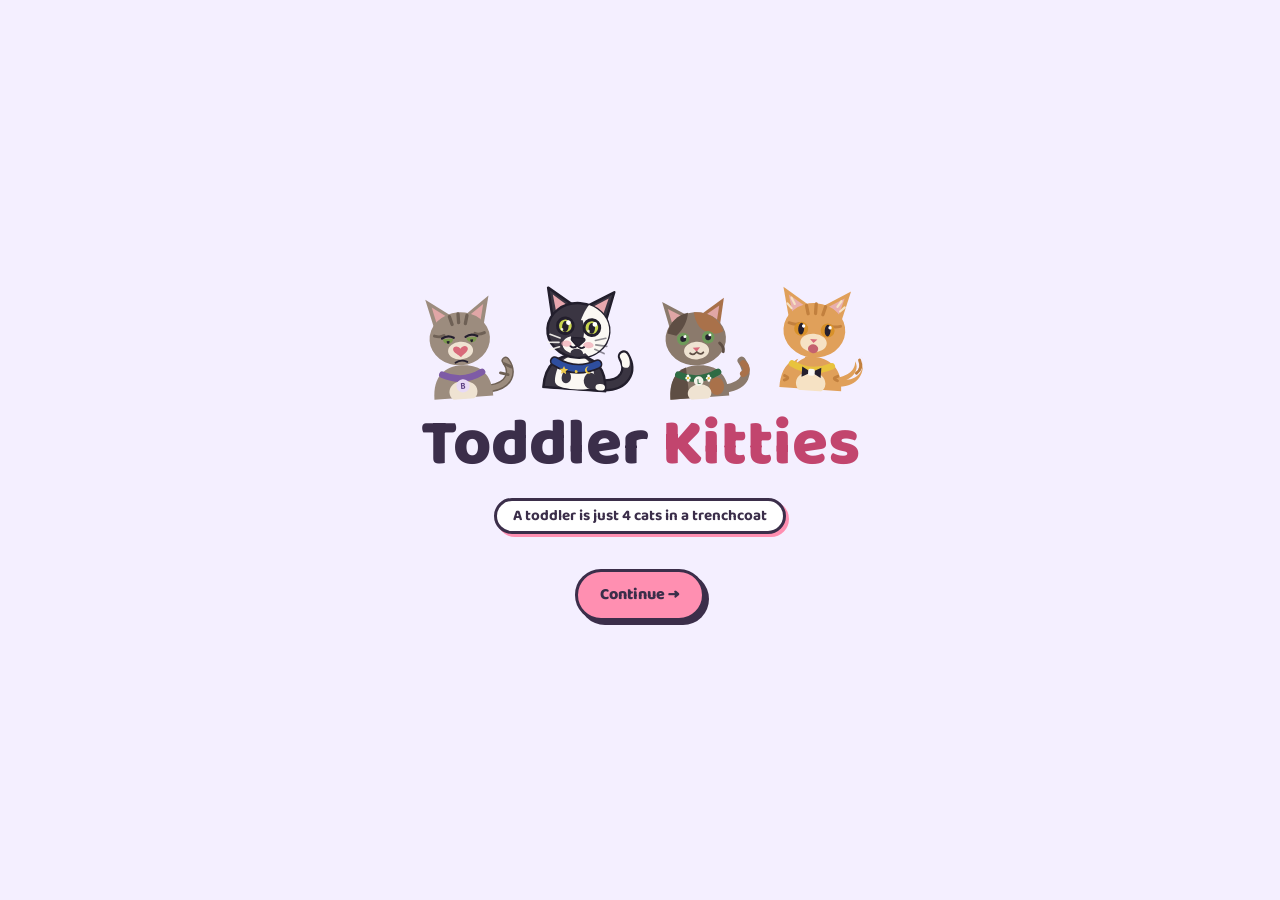
==== commit 17610257: "Add files via upload" ====
--- a/index.html
+++ b/index.html
@@ -168,7 +168,7 @@
 .stage__cat{ width:100%; height:100%; position:relative; z-index:2; }
 .crit{ position:absolute; left:0; top:0; pointer-events:none; z-index:3; will-change:transform,opacity; }
 .laser{ width:11px; height:11px; border-radius:50%; background:#FF3B2E; box-shadow:0 0 10px 4px rgba(255,59,46,.5); z-index:4; }
-.pom{ width:20px; height:20px; border-radius:50%; background:radial-gradient(circle at 34% 32%, #fff, #7FC7E8 45%, #2E86B5); box-shadow:0 0 9px rgba(127,199,232,.7); }
+.pom{ width:20px; height:20px; border-radius:50%; background:radial-gradient(circle at 34% 32%, #fff, #FF7FB0 46%, #D1497F); box-shadow:0 0 10px rgba(255,127,176,.75); transition:opacity .35s ease; }
 .spark{ width:5px; height:5px; background:#FFF3B0; border-radius:50%; box-shadow:0 0 6px #FFE066; }
 .bk-paw{ z-index:4; filter:drop-shadow(1px 2px 0 rgba(59,46,74,.25)); }
 
@@ -178,6 +178,16 @@
 .tally li:last-child{ border-bottom:0; }
 .tally li::before{ content:""; width:15px; height:15px; margin-top:.45rem; border-radius:50%;
   background:var(--accent); border:2px solid var(--outline); }
+
+.facts{ list-style:none; margin:0; padding:0; display:grid; gap:.75rem;
+  grid-template-columns:repeat(auto-fit,minmax(250px,1fr)); }
+.facts li{ display:grid; grid-template-columns:1.7rem 1fr; align-items:start; gap:.65rem;
+  background:var(--page-bg); border:3px solid var(--outline); border-radius:16px;
+  padding:.6rem .85rem; box-shadow:3px 3px 0 rgba(59,46,74,.16);
+  font-weight:600; font-size:.95rem; line-height:1.45; }
+.facts .suit{ font-size:1.45rem; line-height:1.15; text-align:center; }
+.facts .s-red{ color:#D14A5E; }
+.facts .s-blk{ color:var(--ink); }
 
 .says{ text-align:center; }
 .bubble{
@@ -329,44 +339,75 @@
     </g>
   </symbol>
 
-  <!-- ============ DOC — D2 — cow-patterned, huge ears, moon-and-stars collar ============ -->
+  <!-- ============ DOC — D2 — black-and-white cow pattern, huge ears, moon-and-stars collar
+       Sticker style: chunky ink outline, big shiny eyes, blush, toe beans.
+       Markings traced from photo: black base, asymmetric white blaze weighted to HIS left
+       (viewer's right), black nose-bridge band, white muzzle, dark chin patch. ============ -->
   <symbol id="tk-doc" viewBox="-6 -6 152 152">
     <g>
       <!-- tail: black with a white tip -->
       <g class="tk-tail" data-o="98 130">
-      <path d="M98 130 C126 128 132 110 122 94" fill="none" stroke="#2A2730" stroke-width="11" stroke-linecap="round"/>
-      <path d="M124 103 C124 99 123 96 122 94" fill="none" stroke="#FAF7F2" stroke-width="11" stroke-linecap="round"/>
+        <path d="M98 130 C128 129 137 108 124 89" fill="none" stroke="#221E2C" stroke-width="16.5" stroke-linecap="round"/>
+        <path d="M98 130 C128 129 137 108 124 89" fill="none" stroke="#3A3542" stroke-width="10.5" stroke-linecap="round"/>
+        <path d="M127.5 99 C127.5 95 126 91.5 124 89" fill="none" stroke="#FBF8F3" stroke-width="10.5" stroke-linecap="round"/>
       </g>
-      <!-- body: black, white chest + a white shoulder patch -->
-      <path d="M20 138 C20 106 37 94 60 94 C83 94 100 106 100 138 Z" fill="#2A2730"/>
-      <ellipse cx="60" cy="130" rx="19" ry="15" fill="#FAF7F2"/>
-      <ellipse cx="30" cy="121" rx="7" ry="9" fill="#FAF7F2"/>
+
+      <!-- body -->
+      <path d="M18 138 C18 106 36 92 60 92 C84 92 102 106 102 138 Z" fill="#3A3542" stroke="#221E2C" stroke-width="3.4" stroke-linejoin="round"/>
+      <!-- big white chest: broad bib, black patches sitting on it, white mitten on the far paw -->
+      <path d="M60 93 C79 93 87 110 87 128 C87 136 75 138 60 138 C45 138 33 136 33 128 C33 110 41 93 60 93 Z" fill="#FBF8F3"/>
+      <path d="M48 111 C53.5 115 56 122 53.5 127 C51 132 44.5 132 42.5 127 C40.5 122 43 115 48 111 Z" fill="#3A3542"/>
+      <ellipse cx="81" cy="125" rx="9" ry="11" fill="#3A3542"/>
+      <ellipse cx="95" cy="133" rx="6.5" ry="4.4" fill="#FBF8F3"/>
+
+      <!-- collar: navy, on the chest, moon and stars -->
+      <path d="M31 102 Q60 118 89 102" fill="none" stroke="#221E2C" stroke-width="13.5" stroke-linecap="round"/>
+      <path d="M31 102 Q60 118 89 102" fill="none" stroke="#2E4E9E" stroke-width="9" stroke-linecap="round"/>
+      <path d="M44 107.5 l1.7 3.8 4.1 .4 -3.1 2.8 .9 4 -3.6 -2.1 -3.6 2.1 .9 -4 -3.1 -2.8 4.1 -.4 Z" fill="#F0CB4A"/>
+      <path d="M77.5 106 a4.8 4.8 0 1 0 3.8 7.7 a3.8 3.8 0 1 1 -3.8 -7.7 Z" fill="#F0CB4A"/>
+      <circle cx="61" cy="114" r="2" fill="#F0CB4A"/>
+
       <!-- ears (very large, upright) -->
-      <path d="M24 42 L12 0 L54 26 Z" fill="#2A2730"/>
-      <path d="M96 42 L108 0 L66 26 Z" fill="#2A2730"/>
-      <path d="M29 37 L21 10 L45 26 Z" fill="#D98F96"/>
-      <path d="M91 37 L99 10 L75 26 Z" fill="#D98F96"/>
-      <!-- head: black -->
-      <ellipse cx="60" cy="58" rx="41" ry="36" fill="#2A2730"/>
-      <!-- white blaze between the eyes -->
-      <path d="M60 23 L52 64 L68 64 Z" fill="#FAF7F2"/>
+      <path d="M24 44 L15 3 L55 27 Z" fill="#3A3542" stroke="#221E2C" stroke-width="3.4" stroke-linejoin="round"/>
+      <path d="M96 44 L105 3 L65 27 Z" fill="#3A3542" stroke="#221E2C" stroke-width="3.4" stroke-linejoin="round"/>
+      <path d="M29 38 L22 12 L46 27 Z" fill="#E8A7AE"/>
+      <path d="M91 38 L98 12 L74 27 Z" fill="#E8A7AE"/>
+
+      <!-- head -->
+      <ellipse cx="60" cy="58" rx="42" ry="37" fill="#3A3542" stroke="#221E2C" stroke-width="3.4"/>
+      <!-- the white side of his face: wedge down the forehead, whole cheek below it -->
+      <path d="M72 22.6 A42 37 0 0 1 76 92.2 C66 84 58 70 60 54 C62 42 67 30 72 22.6 Z" fill="#FBF8F3"/>
       <!-- white muzzle -->
-      <ellipse cx="60" cy="75" rx="18" ry="12" fill="#FAF7F2"/>
-      <!-- eyes, yellow-green -->
-      <circle cx="43" cy="56" r="8" fill="#C6D24A"/>
-      <circle cx="77" cy="56" r="8" fill="#C6D24A"/>
-      <ellipse cx="43" cy="56" rx="3.4" ry="6" fill="#241F2E"/>
-      <ellipse cx="77" cy="56" rx="3.4" ry="6" fill="#241F2E"/>
-      <circle cx="45" cy="53" r="1.8" fill="#FAF7F2"/>
-      <circle cx="79" cy="53" r="1.8" fill="#FAF7F2"/>
-      <!-- nose + open, talking mouth -->
-      <path d="M55 70 h10 l-5 5 Z" fill="#5C4148"/>
-      <ellipse cx="60" cy="84" rx="6" ry="5" fill="#5C4148"/>
-      <!-- collar: navy, moon and stars -->
-      <path d="M33 105 Q60 119 87 105" fill="none" stroke="#23407E" stroke-width="9" stroke-linecap="round"/>
-      <path d="M45 110 l1.6 3.6 3.9 .4 -2.9 2.6 .8 3.8 -3.4 -2 -3.4 2 .8 -3.8 -2.9 -2.6 3.9 -.4 Z" fill="#E8C33D"/>
-      <path d="M78 108 a4.6 4.6 0 1 0 3.6 7.4 a3.6 3.6 0 1 1 -3.6 -7.4 Z" fill="#E8C33D"/>
-      <circle cx="62" cy="115" r="1.9" fill="#E8C33D"/>
+      <ellipse cx="60" cy="78" rx="20" ry="13" fill="#FBF8F3"/>
+      <!-- black band down the nose bridge -->
+      <path d="M49 44 C47 56 49 68 54 74 L66 74 C69 66 68 54 65 44 Z" fill="#3A3542"/>
+      <!-- dark chin patch -->
+      <path d="M60 83 C65 83 68.5 86 68.5 89 C68.5 92.4 64.5 94 60 94 C55.5 94 51.5 92.4 51.5 89 C51.5 86 55 83 60 83 Z" fill="#3A3542"/>
+      <!-- nose -->
+      <path d="M53 68 h14 c2.7 0 3.7 2.5 2 4.3 l-5.6 5.6 c-1.7 1.7 -4.1 1.7 -5.8 0 l-5.6 -5.6 c-1.7 -1.8 -.7 -4.3 2 -4.3 Z" fill="#2A2633" stroke="#221E2C" stroke-width="1.6" stroke-linejoin="round"/>
+      <!-- easy little grin -->
+      <path d="M60 78.6 q-5 5.6 -9.5 1.2 M60 78.6 q5 5.6 9.5 1.2" stroke="#221E2C" stroke-width="2.6" stroke-linecap="round" fill="none"/>
+
+      <!-- big shiny eyes, yellow-green -->
+      <circle cx="42" cy="53" r="11.6" fill="#241F2E" stroke="#221E2C" stroke-width="2.2"/>
+      <circle cx="78" cy="53" r="11.6" fill="#241F2E" stroke="#221E2C" stroke-width="2.2"/>
+      <circle cx="42" cy="53" r="8.6" fill="#C9D64E"/>
+      <circle cx="78" cy="53" r="8.6" fill="#C9D64E"/>
+      <g class="dc-pupils">
+        <ellipse cx="42" cy="54" rx="4.4" ry="7.4" fill="#241F2E"/>
+        <ellipse cx="78" cy="54" rx="4.4" ry="7.4" fill="#241F2E"/>
+        <circle cx="45.8" cy="48.4" r="3.2" fill="#FFFFFF"/>
+        <circle cx="81.8" cy="48.4" r="3.2" fill="#FFFFFF"/>
+        <circle cx="37.8" cy="58" r="1.8" fill="#FFFFFF" opacity=".8"/>
+        <circle cx="73.8" cy="58" r="1.8" fill="#FFFFFF" opacity=".8"/>
+      </g>
+
+      <!-- blush -->
+      <ellipse cx="45" cy="77" rx="7" ry="4.2" fill="#F0A8B4" opacity=".7"/>
+      <ellipse cx="75" cy="77" rx="7" ry="4.2" fill="#F0A8B4" opacity=".7"/>
+      <!-- whiskers: light over the black side, ink over the white side -->
+      <path d="M36 70 l-14 -4 M35 76 l-15 1 M36 82 l-13 5" stroke="#FBF8F3" stroke-width="2.2" stroke-linecap="round" opacity=".9"/>
+      <path d="M84 70 l14 -4 M85 76 l15 1 M84 82 l13 5" stroke="#221E2C" stroke-width="2.2" stroke-linecap="round" opacity=".5"/>
     </g>
   </symbol>
 
@@ -480,12 +521,15 @@
     <ellipse cx="52" cy="46" rx="5" ry="4" fill="#FAF7F2"/>
     <path d="M14 44 q20 9 38 3" stroke="#2A2730" stroke-width="6" stroke-linecap="round" fill="none"/>
     <path d="M14.5 44.2 q3 1.4 6 2.2" stroke="#FAF7F2" stroke-width="6" stroke-linecap="round" fill="none"/>
-    <circle cx="68" cy="29" r="15" fill="#2A2730"/>
-    <path d="M68 15 L64.5 27 L71.5 27 Z" fill="#FAF7F2"/>
+    <circle cx="68" cy="29" r="15" fill="#3A3542"/>
+    <path d="M72 14.6 A15 15 0 0 1 74 43.4 C69 39 66.5 33 68 26 C69 21 70.5 17 72 14.6 Z" fill="#FAF7F2"/>
     <ellipse cx="68" cy="35" rx="8" ry="5.5" fill="#FAF7F2"/>
-    <path d="M57 18 L52 3 L66 10 Z" fill="#2A2730"/><path d="M79 18 L84 3 L70 10 Z" fill="#2A2730"/>
-    <path d="M59 28 q3 3 6 0 M71 28 q3 3 6 0" stroke="#F4EFFF" stroke-width="2.2" fill="none" stroke-linecap="round"/>
-    <path d="M65.5 34 h5 l-2.5 3 Z" fill="#5C4148"/>
+    <path d="M57 18 L52 3 L66 10 Z" fill="#3A3542"/><path d="M79 18 L84 3 L70 10 Z" fill="#3A3542"/>
+    <path d="M59 28 q3 3 6 0" stroke="#F4EFFF" stroke-width="2.2" fill="none" stroke-linecap="round"/>
+    <path d="M71 28 q3 3 6 0" stroke="#221E2C" stroke-width="2.2" fill="none" stroke-linecap="round"/>
+    <ellipse cx="62.5" cy="34" rx="3.4" ry="2.2" fill="#F0A8B4" opacity=".7"/>
+    <ellipse cx="73.5" cy="34" rx="3.4" ry="2.2" fill="#F0A8B4" opacity=".7"/>
+    <path d="M65.5 33.5 h5 l-2.5 3 Z" fill="#2A2633"/>
     <text x="84" y="16" font-size="12" font-weight="800" fill="#3B2E4A">z</text>
     <text x="89" y="8" font-size="8" font-weight="800" fill="#3B2E4A">z</text>
   </symbol>
@@ -552,10 +596,18 @@
     '<ellipse cx="18" cy="14.5" rx="4.8" ry="4.2" fill="#E0A6A6"/></svg>',
   pom:
     '<svg width="30" height="30" viewBox="0 0 30 30" aria-hidden="true">' +
-    '<circle cx="15" cy="15" r="12" fill="#7FC7E8"/>' +
-    '<circle cx="11" cy="11" r="5" fill="#BDE6F8"/>' +
+    '<circle cx="15" cy="15" r="12" fill="#FF7FB0"/>' +
+    '<circle cx="11" cy="11" r="5" fill="#FFC2DA"/>' +
     '<circle cx="24" cy="6" r="2.4" fill="#FFF3B0"/>' +
     '<circle cx="5" cy="22" r="2" fill="#FFF3B0"/></svg>',
+  pawDoc:
+    '<svg width="36" height="64" viewBox="0 0 36 64" aria-hidden="true">' +
+    '<rect x="9" y="16" width="18" height="48" rx="9" fill="#FBF8F3" stroke="#221E2C" stroke-width="2.6"/>' +
+    '<circle cx="18" cy="13" r="13" fill="#FBF8F3" stroke="#221E2C" stroke-width="2.6"/>' +
+    '<circle cx="11.5" cy="8" r="3.1" fill="#F0A8B4"/>' +
+    '<circle cx="18" cy="5.6" r="3.1" fill="#F0A8B4"/>' +
+    '<circle cx="24.5" cy="8" r="3.1" fill="#F0A8B4"/>' +
+    '<ellipse cx="18" cy="14.5" rx="4.8" ry="4.2" fill="#F0A8B4"/></svg>',
   petal: '<svg width="16" height="16" viewBox="0 0 14 14" aria-hidden="true"><ellipse cx="7" cy="7" rx="6.5" ry="3.4" fill="#E48CA4"/></svg>',
   cuke:  '<svg width="16" height="16" viewBox="0 0 14 14" aria-hidden="true"><circle cx="7" cy="7" r="6.4" fill="#4E8B45"/><circle cx="7" cy="7" r="4.4" fill="#C9E3A6"/><circle cx="7" cy="7" r="1.5" fill="#EDF6DC"/></svg>',
   heart: '<svg width="17" height="17" viewBox="0 0 16 16" aria-hidden="true"><path d="M8 14C3 10.6 1 8.4 1 5.9 1 3.7 2.7 2 4.8 2 6.1 2 7.3 2.7 8 3.8 8.7 2.7 9.9 2 11.2 2 13.3 2 15 3.7 15 5.9 15 8.4 13 10.6 8 14Z" fill="#D8556F"/></svg>',
@@ -955,25 +1007,123 @@
     })();
   }
 
-  /* --- Doc: a sparkly pom pom, being fetched --- */
+  /* --- Doc: a pink pom pom. His eyes track it, he bats at it and mostly
+         misses, and every so often it leaves the room and a new colour
+         turns up in its place. --- */
   if (cat === "doc") {
-    const pom = mk("pom");
+    const POMS = [["#FF7FB0", "#D1497F"],   // pink first, always
+                  ["#8ED0F0", "#2E86B5"],
+                  ["#F2C542", "#B98D0C"],
+                  ["#8FD48A", "#3E8B46"],
+                  ["#B79BE8", "#7154B0"],
+                  ["#FF9E5E", "#CE6B27"]];
+
+    const pom    = mk("pom");
     const sparks = [mk("spark"), mk("spark"), mk("spark")];
-    let t = R(0, 6);
+    const pupils = stage.querySelector(".dc-pupils");
+    const paw    = mk("bk-paw", SPR.pawDoc);
+
+    let ci = 0, t = R(0, 6), dir = 1;
+    let px = 0.22, py = 0.86, x = 0, y = 0, pop = 1;
+    let state = "roll";          // roll | exit | wait | enter
+    let swatting = false;
+
+    const paint = () => {
+      const [a, b] = POMS[ci];
+      pom.style.background = `radial-gradient(circle at 34% 32%, #fff, ${a} 46%, ${b})`;
+      pom.style.boxShadow  = `0 0 10px ${a}`;
+    };
+    paint();
+
+    paw.style.transition = "none";
+    paw.style.transform  = "translate(-200px, 9999px)";
+
+    const bounce = () => 0.86 - Math.abs(Math.sin(t * 5.2)) * 0.09;
+
     (function step() {
-      t += 0.0055;
-      const p = (t % 1);
+      t += 0.0075;
+      pop += (1 - pop) * 0.13;
+
+      if (state === "roll") {
+        px += dir * 0.0032;
+        if (px > 0.94) { px = 0.94; dir = -1; }
+        if (px < 0.06) { px = 0.06; dir =  1; }
+        py = bounce();
+      } else if (state === "exit") {
+        px += dir * 0.013;
+        py = 0.87;
+        if (px > 1.35 || px < -0.35) {
+          state = "wait";
+          pom.style.opacity = 0;
+          ci = (ci + 1 + Math.floor(Math.random() * (POMS.length - 1))) % POMS.length;
+          paint();
+          setTimeout(() => {
+            dir = -dir;
+            px  = dir > 0 ? -0.2 : 1.2;
+            pom.style.opacity = 1;
+            state = "enter";
+          }, R(900, 2200));
+        }
+      } else if (state === "enter") {
+        px += dir * 0.010;
+        py = bounce();
+        if (px > 0.2 && px < 0.8) state = "roll";
+      }
+
       const w = stage.clientWidth, h = stage.clientHeight;
-      const dir = Math.floor(t) % 2 === 0 ? p : 1 - p;
-      const x = (0.06 + dir * 0.88) * w;
-      const y = h * 0.88 - Math.abs(Math.sin(p * Math.PI * 5)) * h * 0.1;
-      pom.style.transform = `translate(${x - 10}px, ${y - 10}px)`;
+      x = px * w; y = py * h;
+      pom.style.transform = `translate(${x - 10}px, ${y - 10}px) scale(${pop})`;
+
+      const lit = (state === "roll" || state === "enter");
       sparks.forEach((s, i) => {
         const a = t * (7 + i * 2) + i * 2.1;
         s.style.transform = `translate(${x - 2 + Math.cos(a) * 15}px, ${y - 2 + Math.sin(a) * 13}px)`;
-        s.style.opacity = 0.35 + 0.65 * Math.abs(Math.sin(a));
+        s.style.opacity = lit ? 0.35 + 0.65 * Math.abs(Math.sin(a)) : 0;
       });
+
+      if (pupils) {                                  // his eyes follow the pom pom
+        const dx = state === "wait" ? 0 : (px - 0.5) * 7.5;
+        const dy = state === "wait" ? 0 : (py - 0.5) * 5;
+        pupils.setAttribute("transform",
+          `translate(${Math.max(-3.6, Math.min(3.6, dx))} ${Math.max(-2, Math.min(3.2, dy))})`);
+      }
       requestAnimationFrame(step);
+    })();
+
+    /* the bat. Connects about a quarter of the time. */
+    const swat = () => {
+      if (swatting || state !== "roll") return;
+      swatting = true;
+      const hit = Math.random() < 0.25;
+      const h = stage.clientHeight;
+      paw.style.transition = "none";
+      paw.style.transform = `translate(${x - 18}px, ${h + 70}px)`;
+      void paw.offsetWidth;
+      paw.style.transition = "transform .24s cubic-bezier(.2,.9,.3,1.15)";
+      paw.style.transform = `translate(${x - 18}px, ${y - 30}px)`;
+      setTimeout(() => {
+        if (hit) {
+          pop = 1.55;
+          dir = -dir;
+          px  = Math.max(0.06, Math.min(0.94, px + dir * 0.2));
+        } else {
+          px  = Math.max(0.06, Math.min(0.94, px + dir * 0.09));   // it gets away
+        }
+        paw.style.transition = "transform .3s ease-in";
+        paw.style.transform = `translate(${x - 18}px, ${h + 70}px)`;
+        setTimeout(() => { swatting = false; }, 320);
+      }, 360);
+    };
+    (function scheduleSwat() {
+      setTimeout(() => { swat(); scheduleSwat(); }, R(3800, 7500));
+    })();
+
+    /* every so often it goes right out of the box */
+    (function scheduleLoss() {
+      setTimeout(() => {
+        if (state === "roll" && !swatting) state = "exit";
+        scheduleLoss();
+      }, R(15000, 28000));
     })();
   }
 
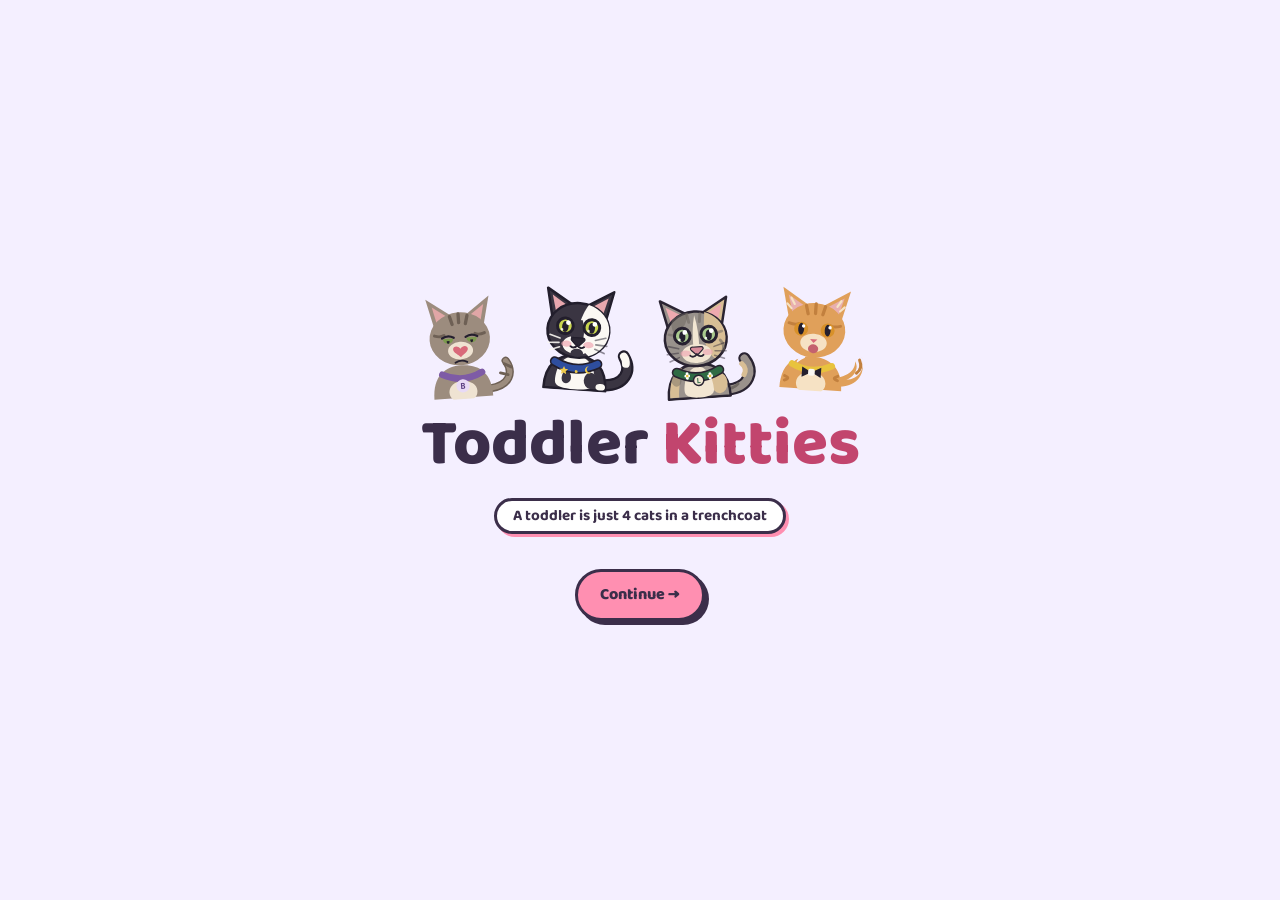
==== commit 03604e99: "Add files via upload" ====
--- a/index.html
+++ b/index.html
@@ -170,7 +170,18 @@
 .laser{ width:11px; height:11px; border-radius:50%; background:#FF3B2E; box-shadow:0 0 10px 4px rgba(255,59,46,.5); z-index:4; }
 .pom{ width:20px; height:20px; border-radius:50%; background:radial-gradient(circle at 34% 32%, #fff, #FF7FB0 46%, #D1497F); box-shadow:0 0 10px rgba(255,127,176,.75); transition:opacity .35s ease; }
 .spark{ width:5px; height:5px; background:#FFF3B0; border-radius:50%; box-shadow:0 0 6px #FFE066; }
+.stage-garden{ position:absolute; left:0; right:0; bottom:-1px; width:100%; height:auto; z-index:4; pointer-events:none; }
+@keyframes tkSway{ 0%,100%{ transform:rotate(-2.4deg); } 50%{ transform:rotate(2.4deg); } }
+.gdn-sway{ animation:tkSway 4.2s ease-in-out infinite; }
+.gdn-1{ transform-origin:44px 88px; }
+.gdn-2{ transform-origin:104px 88px; animation-duration:5.1s; animation-delay:-.8s; }
+.gdn-3{ transform-origin:258px 88px; animation-duration:4.6s; animation-delay:-2.1s; }
+.gdn-4{ transform-origin:320px 88px; animation-duration:5.6s; animation-delay:-1.4s; }
+@keyframes tkFlap{ 0%,100%{ transform:rotate(-18deg); } 50%{ transform:rotate(26deg); } }
+.bird .bw{ transform-origin:17px 13px; animation:tkFlap .32s ease-in-out infinite; }
+.bird{ z-index:5; filter:drop-shadow(1px 2px 0 rgba(59,46,74,.22)); }
 .bk-paw{ z-index:4; filter:drop-shadow(1px 2px 0 rgba(59,46,74,.25)); }
+.pointer{ z-index:5; filter:drop-shadow(1px 2px 0 rgba(59,46,74,.28)); }
 
 .tally{ list-style:none; margin:0; padding:0; }
 .tally li{ display:grid; grid-template-columns:1.5rem 1fr; gap:.7rem; padding:.55rem 0;
@@ -188,6 +199,8 @@
 .facts .suit{ font-size:1.45rem; line-height:1.15; text-align:center; }
 .facts .s-red{ color:#D14A5E; }
 .facts .s-blk{ color:var(--ink); }
+.facts .s-pink{ color:#E4708F; }
+.facts .s-green{ color:#337A48; }
 
 .says{ text-align:center; }
 .bubble{
@@ -411,52 +424,81 @@
     </g>
   </symbol>
 
-  <!-- ============ LULU — L3 — greyish-brown tortie, daisy collar ============ -->
+  <!-- ============ LULU — L3 — dilute tortie: soft grey base, warm cream brindling,
+       cream stripe down the nose, pink paw pads, green daisy collar ============ -->
   <symbol id="tk-lulu" viewBox="-6 -6 152 152">
     <g>
       <!-- tail -->
-      <g class="tk-tail" data-o="96 128">
-      <path d="M96 128 C124 126 130 108 120 92" fill="none" stroke="#8B7A6C" stroke-width="11" stroke-linecap="round"/>
-      <path d="M122 96 c6 6 4 12 -1 14" fill="none" stroke="#A9714A" stroke-width="9" stroke-linecap="round"/>
+      <g class="tk-tail" data-o="98 130">
+        <path d="M98 130 C128 129 137 108 124 89" fill="none" stroke="#2A2432" stroke-width="16.5" stroke-linecap="round"/>
+        <path d="M98 130 C128 129 137 108 124 89" fill="none" stroke="#9A928C" stroke-width="10.5" stroke-linecap="round"/>
+        <path d="M120 96 c5 5 5 11 2 15" fill="none" stroke="#D8BE95" stroke-width="7" stroke-linecap="round"/>
+        <path d="M104 128 c4 -1 7 -3 9 -5" fill="none" stroke="#6F6862" stroke-width="4" stroke-linecap="round"/>
       </g>
+
       <!-- body -->
-      <path d="M20 138 C20 106 37 94 60 94 C83 94 100 106 100 138 Z" fill="#8B7A6C"/>
-      <path d="M20 138 C20 116 28 100 44 96 L46 138 Z" fill="#5E4E44"/>
-      <ellipse cx="84" cy="124" rx="10" ry="12" fill="#A9714A"/>
-      <ellipse cx="60" cy="132" rx="16" ry="12" fill="#EFE3D2"/>
+      <path d="M18 138 C18 106 36 92 60 92 C84 92 102 106 102 138 Z" fill="#9A928C" stroke="#2A2432" stroke-width="3.4" stroke-linejoin="round"/>
+      <!-- warm brindle patches, low contrast -->
+      <path d="M20 136 C20 116 26 102 38 96 C36 110 32 124 32 136 Z" fill="#D8BE95"/>
+      <ellipse cx="88" cy="120" rx="11" ry="14" fill="#D8BE95"/>
+      <ellipse cx="30" cy="112" rx="7" ry="9" fill="#6F6862" opacity=".45"/>
+      <!-- cream chest + belly -->
+      <path d="M60 96 C72 96 80 112 80 128 C80 135 72 138 60 138 C48 138 40 135 40 128 C40 112 48 96 60 96 Z" fill="#F2E6D2"/>
+
+      <!-- collar: green with white daisies, on the chest -->
+      <path d="M31 102 Q60 118 89 102" fill="none" stroke="#2A2432" stroke-width="13.5" stroke-linecap="round"/>
+      <path d="M31 102 Q60 118 89 102" fill="none" stroke="#2F6B44" stroke-width="9" stroke-linecap="round"/>
+      <g fill="#FFFFFF">
+        <circle cx="43" cy="107.6" r="2"/><circle cx="46.8" cy="107.6" r="2"/><circle cx="44.9" cy="104.6" r="2"/><circle cx="44.9" cy="110.6" r="2"/>
+        <circle cx="74" cy="109.6" r="2"/><circle cx="77.8" cy="109.6" r="2"/><circle cx="75.9" cy="106.6" r="2"/><circle cx="75.9" cy="112.6" r="2"/>
+      </g>
+      <circle cx="44.9" cy="107.6" r="1.8" fill="#E8C33D"/>
+      <circle cx="75.9" cy="109.6" r="1.8" fill="#E8C33D"/>
+      <circle cx="60" cy="114.5" r="7" fill="#F2E6D2" stroke="#2A2432" stroke-width="2"/>
+      <text x="60" y="118.4" text-anchor="middle" font-family="monospace" font-size="9.5" font-weight="700" fill="#2F6B44">L</text>
+
       <!-- ears -->
-      <path d="M26 42 L18 5 L53 27 Z" fill="#8B7A6C"/>
-      <path d="M94 42 L102 5 L67 27 Z" fill="#A9714A"/>
-      <path d="M30 37 L25 15 L45 27 Z" fill="#E0A6A6"/>
-      <path d="M90 37 L95 15 L75 27 Z" fill="#E0A6A6"/>
+      <path d="M24 44 L15 4 L55 27 Z" fill="#9A928C" stroke="#2A2432" stroke-width="3.4" stroke-linejoin="round"/>
+      <path d="M96 44 L105 4 L65 27 Z" fill="#D8BE95" stroke="#2A2432" stroke-width="3.4" stroke-linejoin="round"/>
+      <path d="M29 38 L22 13 L46 27 Z" fill="#EEA9AF"/>
+      <path d="M91 38 L98 13 L74 27 Z" fill="#EEA9AF"/>
+
       <!-- head -->
-      <ellipse cx="60" cy="58" rx="41" ry="36" fill="#8B7A6C"/>
-      <!-- tortie mottling -->
-      <path d="M60 22 C78 22 94 32 98 50 C88 56 74 52 66 42 C62 36 60 28 60 22 Z" fill="#A9714A"/>
-      <path d="M22 48 C26 33 38 24 52 22 C50 34 44 44 34 52 Z" fill="#5E4E44"/>
-      <path d="M92 66 q6 6 4 12" stroke="#5E4E44" stroke-width="4" stroke-linecap="round" fill="none"/>
-      <!-- muzzle -->
-      <ellipse cx="60" cy="74" rx="17" ry="12" fill="#EFE3D2"/>
-      <!-- eyes, soft green, wide and deep -->
-      <circle cx="43" cy="57" r="8.5" fill="#6E9A5A"/>
-      <circle cx="77" cy="57" r="8.5" fill="#6E9A5A"/>
-      <circle cx="43" cy="57" r="4" fill="#241F2E"/>
-      <circle cx="77" cy="57" r="4" fill="#241F2E"/>
-      <circle cx="45.5" cy="54" r="2" fill="#FFFFFF"/>
-      <circle cx="79.5" cy="54" r="2" fill="#FFFFFF"/>
-      <!-- nose + gentle mouth -->
-      <path d="M55 70 h10 l-5 5.5 Z" fill="#D96A7A"/>
-      <path d="M60 76 q-5 5 -9 1 M60 76 q5 5 9 1" stroke="#5E4E44" stroke-width="2.4" stroke-linecap="round" fill="none"/>
-      <!-- collar: green with white daisies -->
-      <path d="M33 105 Q60 119 87 105" fill="none" stroke="#2F6B44" stroke-width="9" stroke-linecap="round"/>
-      <g fill="#FFFFFF">
-        <circle cx="44" cy="110.5" r="1.9"/><circle cx="47.6" cy="110.5" r="1.9"/><circle cx="45.8" cy="107.6" r="1.9"/><circle cx="45.8" cy="113.4" r="1.9"/>
-        <circle cx="72" cy="112.5" r="1.9"/><circle cx="75.6" cy="112.5" r="1.9"/><circle cx="73.8" cy="109.6" r="1.9"/><circle cx="73.8" cy="115.4" r="1.9"/>
+      <ellipse cx="60" cy="58" rx="42" ry="37" fill="#9A928C" stroke="#2A2432" stroke-width="3.4"/>
+      <!-- soft tortie brindling: warm on one side, deeper grey on the other -->
+      <path d="M74 22.4 A42 37 0 0 1 84 86 C74 78 70 60 72 44 C72.6 36 73.4 28 74 22.4 Z" fill="#D8BE95"/>
+      <path d="M30 30 C38 24 46 22 52 22 C50 34 44 45 33 52 C28 44 27 36 30 30 Z" fill="#6F6862" opacity=".5"/>
+      <path d="M93 62 q6 7 3 14" stroke="#6F6862" stroke-width="4" stroke-linecap="round" fill="none" opacity=".6"/>
+      <!-- faint tabby stripes -->
+      <path d="M50 24 l2 11 M68 24 l-1.5 11" stroke="#6F6862" stroke-width="4" stroke-linecap="round" opacity=".55"/>
+      <path d="M24 50 q9 3 14 0 M96 50 q-9 3 -14 0" stroke="#6F6862" stroke-width="3.6" stroke-linecap="round" fill="none" opacity=".5"/>
+      <!-- cream stripe down the nose bridge -->
+      <path d="M60 26 C56.5 40 55.5 56 56 70 L64 70 C64.5 56 63.5 40 60 26 Z" fill="#F2E6D2"/>
+      <!-- cream muzzle -->
+      <ellipse cx="60" cy="78" rx="20" ry="13" fill="#F2E6D2"/>
+      <!-- nose + soft mouth -->
+      <path d="M53.5 69 h13 c2.5 0 3.4 2.3 1.9 4 l-5.2 5.2 c-1.6 1.6 -3.8 1.6 -5.4 0 l-5.2 -5.2 c-1.5 -1.7 -.6 -4 1.9 -4 Z" fill="#D98F9C" stroke="#2A2432" stroke-width="1.6" stroke-linejoin="round"/>
+      <path d="M60 79 q-5 5.4 -9.2 1.2 M60 79 q5 5.4 9.2 1.2" stroke="#2A2432" stroke-width="2.5" stroke-linecap="round" fill="none"/>
+
+      <!-- big pale-green eyes -->
+      <circle cx="42" cy="53" r="11.6" fill="#241F2E" stroke="#2A2432" stroke-width="2.2"/>
+      <circle cx="78" cy="53" r="11.6" fill="#241F2E" stroke="#2A2432" stroke-width="2.2"/>
+      <circle cx="42" cy="53" r="8.6" fill="#A9C98E"/>
+      <circle cx="78" cy="53" r="8.6" fill="#A9C98E"/>
+      <g class="lu-pupils">
+        <ellipse cx="42" cy="54" rx="4.2" ry="7.2" fill="#241F2E"/>
+        <ellipse cx="78" cy="54" rx="4.2" ry="7.2" fill="#241F2E"/>
+        <circle cx="45.8" cy="48.4" r="3.2" fill="#FFFFFF"/>
+        <circle cx="81.8" cy="48.4" r="3.2" fill="#FFFFFF"/>
+        <circle cx="37.8" cy="58" r="1.8" fill="#FFFFFF" opacity=".8"/>
+        <circle cx="73.8" cy="58" r="1.8" fill="#FFFFFF" opacity=".8"/>
       </g>
-      <circle cx="45.8" cy="110.5" r="1.7" fill="#E8C33D"/>
-      <circle cx="73.8" cy="112.5" r="1.7" fill="#E8C33D"/>
-      <circle cx="60" cy="115.5" r="6.5" fill="#F2F2E8"/>
-      <text x="60" y="119.4" text-anchor="middle" font-family="monospace" font-size="9" font-weight="700" fill="#2F6B44">L</text>
+
+      <!-- blush + whiskers -->
+      <ellipse cx="45" cy="77" rx="7" ry="4.2" fill="#F0A8B4" opacity=".65"/>
+      <ellipse cx="75" cy="77" rx="7" ry="4.2" fill="#F0A8B4" opacity=".65"/>
+      <path d="M36 70 l-14 -4 M35 76 l-15 1 M36 82 l-13 5 M84 70 l14 -4 M85 76 l15 1 M84 82 l13 5"
+            stroke="#2A2432" stroke-width="2.1" stroke-linecap="round" opacity=".45"/>
     </g>
   </symbol>
 
@@ -534,15 +576,17 @@
     <text x="89" y="8" font-size="8" font-weight="800" fill="#3B2E4A">z</text>
   </symbol>
   <symbol id="tk-sleep-lulu" viewBox="0 0 96 56">
-    <ellipse cx="44" cy="38" rx="33" ry="15" fill="#8B7A6C"/>
-    <path d="M20 30 C26 26 36 25 44 27 C40 34 30 38 22 36 Z" fill="#5E4E44"/>
-    <ellipse cx="56" cy="44" rx="9" ry="6" fill="#A9714A"/>
-    <path d="M14 44 q20 9 38 3" stroke="#5E4E44" stroke-width="6" stroke-linecap="round" fill="none"/>
-    <circle cx="68" cy="29" r="15" fill="#8B7A6C"/>
-    <path d="M68 15 C74 14 80 18 82 24 C77 26 71 24 68 20 Z" fill="#A9714A"/>
-    <path d="M58 19 L55 6 L67 13 Z" fill="#8B7A6C"/><path d="M78 19 L81 6 L69 13 Z" fill="#A9714A"/>
-    <path d="M60 29 q3 3 6 0 M71 29 q3 3 6 0" stroke="#3B2E4A" stroke-width="2.2" fill="none" stroke-linecap="round"/>
-    <path d="M65.5 34 h5 l-2.5 3 Z" fill="#D96A7A"/>
+    <ellipse cx="44" cy="38" rx="33" ry="15" fill="#9A928C"/>
+    <path d="M20 30 C26 26 36 25 44 27 C40 34 30 38 22 36 Z" fill="#D8BE95"/>
+    <ellipse cx="56" cy="44" rx="9" ry="6" fill="#D8BE95"/>
+    <path d="M14 44 q20 9 38 3" stroke="#6F6862" stroke-width="6" stroke-linecap="round" fill="none"/>
+    <circle cx="68" cy="29" r="15" fill="#9A928C"/>
+    <path d="M70 14.6 A15 15 0 0 1 76 40 C70 36 66.5 30 68 24 C68.6 20 69.4 17 70 14.6 Z" fill="#D8BE95"/>
+    <path d="M58 19 L55 6 L67 13 Z" fill="#9A928C"/><path d="M78 19 L81 6 L69 13 Z" fill="#D8BE95"/>
+    <path d="M68 16 v9" stroke="#F2E6D2" stroke-width="3" stroke-linecap="round"/>
+    <ellipse cx="68" cy="35" rx="8" ry="5.5" fill="#F2E6D2"/>
+    <path d="M60 29 q3 3 6 0 M71 29 q3 3 6 0" stroke="#2A2432" stroke-width="2.2" fill="none" stroke-linecap="round"/>
+    <path d="M65.5 33.5 h5 l-2.5 3 Z" fill="#D98F9C"/>
     <text x="84" y="16" font-size="12" font-weight="800" fill="#3B2E4A">z</text>
     <text x="89" y="8" font-size="8" font-weight="800" fill="#3B2E4A">z</text>
   </symbol>
@@ -611,7 +655,39 @@
   petal: '<svg width="16" height="16" viewBox="0 0 14 14" aria-hidden="true"><ellipse cx="7" cy="7" rx="6.5" ry="3.4" fill="#E48CA4"/></svg>',
   cuke:  '<svg width="16" height="16" viewBox="0 0 14 14" aria-hidden="true"><circle cx="7" cy="7" r="6.4" fill="#4E8B45"/><circle cx="7" cy="7" r="4.4" fill="#C9E3A6"/><circle cx="7" cy="7" r="1.5" fill="#EDF6DC"/></svg>',
   heart: '<svg width="17" height="17" viewBox="0 0 16 16" aria-hidden="true"><path d="M8 14C3 10.6 1 8.4 1 5.9 1 3.7 2.7 2 4.8 2 6.1 2 7.3 2.7 8 3.8 8.7 2.7 9.9 2 11.2 2 13.3 2 15 3.7 15 5.9 15 8.4 13 10.6 8 14Z" fill="#D8556F"/></svg>',
-  seed:  '<svg width="16" height="18" viewBox="0 0 16 18" aria-hidden="true"><path d="M8 17V8" stroke="#B9A98B" stroke-width="1.2"/><g stroke="#F3EBD8" stroke-width="1.3" stroke-linecap="round"><path d="M8 8 1 2M8 8 8 0M8 8 15 2M8 8 3 8M8 8 13 8"/></g></svg>',
+  seed:
+    '<svg width="24" height="28" viewBox="0 0 24 28" aria-hidden="true">' +
+    '<path d="M12 27 V12" stroke="#FFFFFF" stroke-width="3.4" stroke-linecap="round"/>' +
+    '<path d="M12 27 V12" stroke="#8A7A5E" stroke-width="1.8" stroke-linecap="round"/>' +
+    '<circle cx="12" cy="26" r="2.2" fill="#8A7A5E"/>' +
+    '<g stroke="#FFFFFF" stroke-width="4" stroke-linecap="round">' +
+    '<path d="M12 12 3 3M12 12 12 1M12 12 21 3M12 12 1 12M12 12 23 12"/></g>' +
+    '<g stroke="#6B5C7D" stroke-width="1.5" stroke-linecap="round">' +
+    '<path d="M12 12 3 3M12 12 12 1M12 12 21 3M12 12 1 12M12 12 23 12"/></g>' +
+    '<circle cx="12" cy="12" r="2.6" fill="#FFFFFF" stroke="#6B5C7D" stroke-width="1.4"/></svg>',
+  pointer:
+    '<svg width="48" height="20" viewBox="0 0 48 20" aria-hidden="true">' +
+    '<rect x="7" y="5" width="35" height="11" rx="5.5" fill="#3B3646" stroke="#221E2C" stroke-width="2"/>' +
+    '<rect x="17" y="2" width="9" height="5.5" rx="2.6" fill="#C8CBD6" stroke="#221E2C" stroke-width="1.6"/>' +
+    '<rect x="34" y="7.5" width="6" height="6" rx="1.8" fill="#8E869C"/>' +
+    '<circle cx="7" cy="10.5" r="3.6" fill="#FF3B2E"/></svg>',
+  birdSvg: (a, b) =>
+    '<svg width="36" height="28" viewBox="0 0 36 28" aria-hidden="true">' +
+    '<path d="M27 11 l8 -5 -3 10 Z" fill="' + b + '" stroke="#2A2432" stroke-width="2" stroke-linejoin="round"/>' +
+    '<ellipse cx="18" cy="15" rx="10.5" ry="8.5" fill="' + a + '" stroke="#2A2432" stroke-width="2"/>' +
+    '<path d="M8 15 l-6 1.8 6 2 Z" fill="#F0B03C" stroke="#2A2432" stroke-width="1.6" stroke-linejoin="round"/>' +
+    '<circle cx="12.5" cy="12.5" r="2.4" fill="#241F2E"/>' +
+    '<circle cx="13.4" cy="11.6" r=".9" fill="#fff"/>' +
+    '<g class="bw"><path d="M18 13 C13 5 6 4 4 8 C9 10 13 13 17 17 Z" fill="' + b + '" stroke="#2A2432" stroke-width="2" stroke-linejoin="round"/></g>' +
+    '</svg>',
+  pawLulu:
+    '<svg width="36" height="64" viewBox="0 0 36 64" aria-hidden="true">' +
+    '<rect x="9" y="16" width="18" height="48" rx="9" fill="#9A928C" stroke="#2A2432" stroke-width="2.6"/>' +
+    '<circle cx="18" cy="13" r="13" fill="#9A928C" stroke="#2A2432" stroke-width="2.6"/>' +
+    '<circle cx="11.5" cy="8" r="3.2" fill="#F0A8B4"/>' +
+    '<circle cx="18" cy="5.6" r="3.2" fill="#F0A8B4"/>' +
+    '<circle cx="24.5" cy="8" r="3.2" fill="#F0A8B4"/>' +
+    '<ellipse cx="18" cy="14.5" rx="5" ry="4.4" fill="#F0A8B4"/></svg>',
   laserCss: "width:13px;height:13px;border-radius:50%;background:#FF3B2E;box-shadow:0 0 12px 5px rgba(255,59,46,.55)"
 };
 
@@ -668,24 +744,22 @@
   }
 
   if (slug === "doc") {
-    // the pom pom is thrown; he is already on his way
-    const pom = put(o, SPR.pom, "");
-    const base = H * 0.72;
-    pom.animate([
-      { transform: `translate(-40px, ${base}px) rotate(0deg)` },
-      { transform: `translate(${W * 0.22}px, ${base - H * 0.3}px) rotate(180deg)`, offset: 0.28 },
-      { transform: `translate(${W * 0.45}px, ${base}px) rotate(340deg)`, offset: 0.52 },
-      { transform: `translate(${W * 0.68}px, ${base - H * 0.18}px) rotate(520deg)`, offset: 0.76 },
-      { transform: `translate(${W + 50}px, ${base}px) rotate(720deg)` }
-    ], { duration: 820, easing: "linear", fill: "forwards" });
-    for (let i = 0; i < 6; i++) {
-      const s = put(o, "", "width:6px;height:6px;border-radius:50%;background:#FFF3B0;box-shadow:0 0 7px #FFE066");
-      s.animate([
-        { transform: `translate(${W * (0.1 + i * 0.15)}px, ${base + R(-30, 20)}px)`, opacity: 0 },
-        { opacity: 1, offset: 0.5 },
-        { transform: `translate(${W * (0.1 + i * 0.15) + R(-25, 25)}px, ${base + R(-70, -30)}px)`, opacity: 0 }
-      ], { duration: 520, delay: i * 90, easing: "ease-out" });
+    // pom poms, every colour, all at once — then the chonk himself lands on the page
+    const COL = [["#FF7FB0", "#D1497F"], ["#8ED0F0", "#2E86B5"], ["#F2C542", "#B98D0C"],
+                 ["#8FD48A", "#3E8B46"], ["#B79BE8", "#7154B0"], ["#FF9E5E", "#CE6B27"]];
+    for (let i = 0; i < 20; i++) {
+      const [a, b] = COL[Math.floor(R(0, COL.length))];
+      const sz = R(15, 30);
+      const el = put(o, "", `width:${sz}px;height:${sz}px;border-radius:50%;` +
+        `background:radial-gradient(circle at 34% 30%, #fff, ${a} 46%, ${b});` +
+        `box-shadow:0 0 10px ${a}`);
+      const x = R(0, W), sway = R(-80, 80), spin = R(-460, 460);
+      el.animate([
+        { transform: `translate(${x}px, -40px) rotate(0deg)`, opacity: 1 },
+        { transform: `translate(${x + sway}px, ${H + 50}px) rotate(${spin}deg)`, opacity: 0.95 }
+      ], { duration: R(600, 900), delay: i * 22, easing: "cubic-bezier(.4,0,.8,1)", fill: "forwards" });
     }
+
   }
 
   if (slug === "lulu") {
@@ -878,29 +952,80 @@
 /* ---------- about page: someone is in the coat ---------------------------- */
 (function coatPeekaboo() {
   if (reduced) return;
-  const peek = document.querySelector("#aboutCoat #coatPeek");
-  if (!peek) return;
+  const coat = document.getElementById("aboutCoat");
+  if (!coat) return;
+  const gap  = coat.querySelector("#coatPeek");   // clipped to the coat opening
+  const over = coat.querySelector("#coatPaw");    // sits on top of the coat
+  if (!gap || !over) return;
+
   const NS = "http://www.w3.org/2000/svg";
-  const slugs = ["baker", "doc", "lulu", "ilona"];
+  const FUR = { baker: ["#9C8C7E", "#E0A6A6"], doc:   ["#3A3542", "#F0A8B4"],
+                lulu:  ["#9A928C", "#F0A8B4"], ilona: ["#E0A05A", "#E8AFAF"] };
+  const slugs = Object.keys(FUR);
+
+  const el = (n, a) => {
+    const e = document.createElementNS(NS, n);
+    for (const k in a) e.setAttribute(k, a[k]);
+    return e;
+  };
+  const play = (node, from, to, dur) => {
+    node.animate([
+      { transform: from, opacity: 0 },
+      { transform: to,   opacity: 1, offset: .2 },
+      { transform: to,   opacity: 1, offset: .76 },
+      { transform: from, opacity: 0 }
+    ], { duration: dur, easing: "cubic-bezier(.3,.85,.4,1)" }).onfinish = () => node.remove();
+  };
+
+  /* the top of a head, rising into the opening — the coat crops the rest */
+  const head = (s) => {
+    const wrap = el("g", {});
+    const sv = el("svg", { x: 132, y: 318, width: 58, height: 58, viewBox: "-6 -6 152 152" });
+    sv.appendChild(el("use", { href: "#tk-" + s }));
+    wrap.appendChild(sv);
+    gap.appendChild(wrap);
+    play(wrap, "translateY(50px)", "translateY(0px)", 2700);
+  };
+
+  /* one paw, hooked over the edge of the opening */
+  const paw = (s) => {
+    const [fur, pad] = FUR[s];
+    const left = Math.random() < 0.5;
+    const wrap = el("g", {});
+    const g = el("g", { transform: `translate(${left ? 143 : 177} ${R(226, 300)}) ` +
+                                   `scale(${left ? 1 : -1} 1)` });
+    g.appendChild(el("path", {
+      d: "M0 34 L0 0 C-6 0 -9 3 -10 7 C-13 3 -18 5 -19 10 C-23 10 -26 15 -25 20 C-24 29 -13 34 0 34 Z",
+      fill: fur, stroke: "#3B2E4A", "stroke-width": 3.6, "stroke-linejoin": "round" }));
+    [[-6.5, 7], [-14.5, 11], [-20.5, 18]].forEach(([cx, cy]) =>
+      g.appendChild(el("circle", { cx, cy, r: 2.5, fill: pad })));
+    g.appendChild(el("ellipse", { cx: -11, cy: 24, rx: 5.6, ry: 4.4, fill: pad }));
+    wrap.appendChild(g);
+    over.appendChild(wrap);
+    play(wrap, left ? "translateX(-20px)" : "translateX(20px)", "translateX(0px)", 2600);
+  };
+
+  /* a tail tip, escaping under the hem */
+  const tail = (s) => {
+    const [fur] = FUR[s];
+    const right = Math.random() < 0.5;
+    const wrap = el("g", {});
+    const g = el("g", { transform: `translate(${right ? 226 : 94} 406) scale(${right ? 1 : -1} 1)` });
+    g.appendChild(el("path", { d: "M0 26 C24 28 36 18 33 2", fill: "none",
+      stroke: "#3B2E4A", "stroke-width": 17, "stroke-linecap": "round" }));
+    g.appendChild(el("path", { d: "M0 26 C24 28 36 18 33 2", fill: "none",
+      stroke: fur, "stroke-width": 11, "stroke-linecap": "round" }));
+    wrap.appendChild(g);
+    over.appendChild(wrap);
+    play(wrap, "translateX(-26px)", "translateX(0px)", 2500);
+  };
+
   const show = () => {
     const s = slugs[Math.floor(Math.random() * slugs.length)];
-    const g = document.createElementNS(NS, "g");
-    const sv = document.createElementNS(NS, "svg");
-    sv.setAttribute("x", "141"); sv.setAttribute("y", "224");
-    sv.setAttribute("width", "38"); sv.setAttribute("height", "38");
-    sv.setAttribute("viewBox", "-6 -6 152 152");
-    const u = document.createElementNS(NS, "use");
-    u.setAttribute("href", "#tk-" + s);
-    sv.appendChild(u); g.appendChild(sv); peek.appendChild(g);
-    g.style.transformBox = "fill-box";
-    g.style.transformOrigin = "center";
-    g.animate([
-      { transform: "scale(0)", opacity: 0 },
-      { transform: "scale(1.12)", opacity: 1, offset: 0.18 },
-      { transform: "scale(1)", opacity: 1, offset: 0.28 },
-      { transform: "scale(1)", opacity: 1, offset: 0.8 },
-      { transform: "scale(0)", opacity: 0 }
-    ], { duration: 2400, easing: "ease-in-out" }).onfinish = () => g.remove();
+    const r = Math.random();
+    if (r < 0.42) head(s);
+    else if (r < 0.85) paw(s);
+    else tail(s);
   };
   (function loop() {
     setTimeout(() => { show(); loop(); }, R(3500, 8500));
@@ -957,37 +1082,71 @@
     return el;
   };
 
-  /* --- Baker: laser dot; her eyes track it, and sometimes she swats --- */
+  /* --- Baker: a real laser pointer. It drifts around whether or not the beam
+         is on. When it goes out she stares at the pointer and waits. --- */
   if (cat === "baker") {
-    const dot = mk("laser");
-    const pupils = stage.querySelector(".bk-pupils");
-    const paw = mk("bk-paw", SPR.paw);
-
-    let t = R(0, 100), tx = 0.5, ty = 0.4, hold = 0;
-    let x = 0, y = 0, swatting = false;
+    const beam    = mk("beam");
+    const dot     = mk("laser");
+    const pointer = mk("pointer", SPR.pointer);
+    const pupils  = stage.querySelector(".bk-pupils");
+    const paw     = mk("bk-paw", SPR.paw);
+
+    beam.style.cssText += "height:3px;border-radius:2px;transform-origin:0 50%;z-index:3;" +
+      "background:linear-gradient(90deg, rgba(255,59,46,.9), rgba(255,59,46,.12));" +
+      "box-shadow:0 0 9px rgba(255,59,46,.5);opacity:0;transition:opacity .12s linear";
+    dot.style.transition = "opacity .1s linear";
+    pointer.style.transformOrigin = "7px 10.5px";
+    pointer.style.zIndex = 5;
+
+    let on = true, t = R(0, 100), tx = 0.5, ty = 0.6, hold = 0;
+    let x = 0, y = 0, hx = 0, hy = 0, swatting = false;
 
     paw.style.transition = "none";
-    paw.style.transform = `translate(-100px, 9999px)`;
+    paw.style.transform = "translate(-100px, 9999px)";
+
+    (function blink() {                        // somebody keeps letting go of the button
+      setTimeout(() => {
+        on = false;
+        setTimeout(() => { on = true; }, R(1500, 3400));
+        blink();
+      }, R(5000, 9500));
+    })();
 
     (function step() {
       t += 0.016;
+      const w = stage.clientWidth, h = stage.clientHeight;
+
+      // the pointer itself, always moving, on or off
+      hx = (0.78 + Math.sin(t * 0.5) * 0.17) * w;
+      hy = (0.88 + Math.cos(t * 0.42) * 0.07) * h;
+
+      // where the beam is aimed
       if (hold > 0) hold -= 1;
-      else if (Math.random() < 0.012) { hold = R(30, 90); tx = R(0.1, 0.9); ty = R(0.12, 0.85); }
-      const w = stage.clientWidth, h = stage.clientHeight;
+      else if (Math.random() < 0.012) { hold = R(30, 90); tx = R(0.08, 0.86); ty = R(0.26, 0.86); }
       x = (tx + Math.sin(t * 2.3) * 0.05) * w;
       y = (ty + Math.cos(t * 3.1) * 0.05) * h;
+
+      const dx = x - hx, dy = y - hy;
+      const ang = Math.atan2(dy, dx) * 180 / Math.PI;
+      pointer.style.transform = `translate(${hx - 7}px, ${hy - 10.5}px) rotate(${ang + 180}deg)`;
+
+      dot.style.opacity   = on ? 1 : 0;
       dot.style.transform = `translate(${x - 5}px, ${y - 5}px)`;
-      if (pupils) {
-        const dx = (x / w - 0.5) * 7;
-        const dy = (y / h - 0.45) * 5;
+      beam.style.opacity  = on ? 0.8 : 0;
+      beam.style.width    = Math.hypot(dx, dy) + "px";
+      beam.style.transform = `translate(${hx}px, ${hy - 1.5}px) rotate(${ang}deg)`;
+
+      if (pupils) {                    // beam on, she watches the dot. Off, she watches the pointer.
+        const gx = on ? x : hx, gy = on ? y : hy;
+        const ex = (gx / w - 0.5) * 7, ey = (gy / h - 0.45) * 5;
         pupils.setAttribute("transform",
-          `translate(${Math.max(-3.5, Math.min(3.5, dx))} ${Math.max(-2, Math.min(3, dy))})`);
+          `translate(${Math.max(-3.5, Math.min(3.5, ex))} ${Math.max(-2, Math.min(3, ey))})`);
       }
       requestAnimationFrame(step);
     })();
 
     const swat = () => {
-      if (swatting) return;
+      if (swatting || !on) return;             // no beam, nothing to hit
       swatting = true;
       const h = stage.clientHeight;
       paw.style.transition = "none";
@@ -1127,24 +1286,118 @@
     })();
   }
 
-  /* --- Lulu: rose petals and, inexplicably, cucumber --- */
+  /* --- Lulu: her garden. Petals and cucumber falling, birds passing
+         overhead that she watches and sometimes takes a swing at. --- */
   if (cat === "lulu") {
     const drop = () => {
       const el = mk("", Math.random() < 0.32 ? SPR.cuke : SPR.petal);
-      const x0 = R(0, 100), dur = R(7000, 12000), sway = R(14, 46), spin = R(-360, 360);
-      el.style.left = x0 + "%"; el.style.top = "-8%";
-      const t0 = performance.now();
-      (function fall(now) {
-        const p = (now - t0) / dur;
-        if (p >= 1) { el.remove(); return; }
+      const x = R(0.05, 0.95) * stage.clientWidth;
+      const sway = R(-26, 26), spin = R(-320, 320);
+      let p = 0;
+      (function fall() {
+        p += 0.0024;
+        el.style.opacity = p < 0.1 ? p * 10 : (p > 0.9 ? (1 - p) * 10 : 1);
         el.style.transform =
-          `translate(${Math.sin(p * 5.5) * sway}px, ${p * stage.clientHeight * 1.2}px) rotate(${spin * p}deg)`;
-        el.style.opacity = p > 0.82 ? (1 - p) / 0.18 : 1;
-        requestAnimationFrame(fall);
-      })(t0);
+          `translate(${x + Math.sin(p * 5.5) * sway}px, ${p * stage.clientHeight * 1.2}px) rotate(${spin * p}deg)`;
+        if (p < 1) requestAnimationFrame(fall); else el.remove();
+      })();
     };
-    for (let i = 0; i < 5; i++) setTimeout(drop, i * 900);
-    setInterval(drop, 1500);
+    setInterval(drop, 2600);
+    drop();
+
+    const BIRDS = [["#A8CBF0", "#8FB9E8"], ["#F6D97A", "#E0BE45"], ["#F3AFBA", "#DE8C9C"]];
+    const pupils = stage.querySelector(".lu-pupils");
+    const paw = mk("bk-paw", SPR.pawLulu);
+    paw.style.transition = "none";
+    paw.style.transform = "translate(-200px, 9999px)";
+
+    let bird = null, bcol = BIRDS[0], bx = 0, by = 0.22, bdir = 1, bpop = 1;
+    let t = R(0, 40), swatting = false;
+    let gx = 0.5, gy = 0.44, tgx = 0.5, tgy = 0.44, hold = 0;   // where she is looking
+
+    const launch = () => {
+      if (bird) return;
+      bcol = BIRDS[Math.floor(R(0, BIRDS.length))];
+      bird = mk("bird", SPR.birdSvg(bcol[0], bcol[1]));
+      bdir = Math.random() < 0.5 ? 1 : -1;
+      bx = bdir > 0 ? -0.18 : 1.18;
+      by = R(0.13, 0.34);
+      bpop = 1;
+    };
+
+    (function step() {
+      t += 0.016;
+      bpop += (1 - bpop) * 0.12;
+      const w = stage.clientWidth, h = stage.clientHeight;
+
+      if (bird) {
+        bx += bdir * 0.0034;
+        const yy = by + Math.sin(t * 3.1) * 0.028;
+        bird.style.transform =
+          `translate(${bx * w - 18}px, ${yy * h - 14}px) scale(${bdir > 0 ? -bpop : bpop}, ${bpop})`;
+        if (bx > 1.32 || bx < -0.32) { bird.remove(); bird = null; }
+        else { gx = bx; gy = yy; }                    // she is watching it
+      } else {
+        if (hold > 0) hold -= 1;                      // otherwise she looks around,
+        else if (Math.random() < 0.009) {             // and mostly forward
+          hold = R(70, 190);
+          if (Math.random() < 0.6) { tgx = 0.5; tgy = 0.45; }
+          else { tgx = R(0.2, 0.8); tgy = R(0.3, 0.7); }
+        }
+        gx += (tgx - gx) * 0.05;
+        gy += (tgy - gy) * 0.05;
+      }
+
+      if (pupils) {
+        const ex = (gx - 0.5) * 7, ey = (gy - 0.45) * 5;
+        pupils.setAttribute("transform",
+          `translate(${Math.max(-3.4, Math.min(3.4, ex))} ${Math.max(-2, Math.min(3, ey))})`);
+      }
+      requestAnimationFrame(step);
+    })();
+
+    const feather = (x, y) => {
+      const f = mk("", `<svg width="12" height="12" viewBox="0 0 12 12"><ellipse cx="6" cy="6" rx="5.4" ry="2.6" fill="${bcol[0]}" stroke="#2A2432" stroke-width="1.4"/></svg>`);
+      const sway = R(-30, 30), spin = R(-260, 260);
+      let p = 0;
+      (function fall() {
+        p += 0.011;
+        f.style.opacity = p > 0.75 ? (1 - p) * 4 : 1;
+        f.style.transform = `translate(${x + Math.sin(p * 6) * sway}px, ${y + p * stage.clientHeight * 0.7}px) rotate(${spin * p}deg)`;
+        if (p < 1) requestAnimationFrame(fall); else f.remove();
+      })();
+    };
+
+    const swat = () => {
+      if (swatting || !bird) return;
+      swatting = true;
+      const hit = Math.random() < 0.2;
+      const w = stage.clientWidth, h = stage.clientHeight;
+      const tx = bx * w, ty = by * h;
+      paw.style.transition = "none";
+      paw.style.transform = `translate(${tx - 18}px, ${h + 70}px)`;
+      void paw.offsetWidth;
+      paw.style.transition = "transform .3s cubic-bezier(.2,.9,.3,1.15)";
+      paw.style.transform = `translate(${tx - 18}px, ${ty + 26}px)`;
+      setTimeout(() => {
+        if (hit && bird) {
+          bpop = 1.4;
+          by = Math.max(0.06, by - 0.11);             // startled, straight up
+          bx += bdir * 0.07;
+          for (let i = 0; i < 3; i++) feather(tx + R(-14, 14), ty + R(-6, 10));
+        }
+        paw.style.transition = "transform .32s ease-in";
+        paw.style.transform = `translate(${tx - 18}px, ${h + 70}px)`;
+        setTimeout(() => { swatting = false; }, 340);
+      }, 430);
+    };
+    (function scheduleSwat() {
+      setTimeout(() => { swat(); scheduleSwat(); }, R(3200, 6500));
+    })();
+    (function scheduleBird() {
+      setTimeout(() => { launch(); scheduleBird(); }, R(5500, 11000));
+    })();
+    setTimeout(launch, 1400);
   }
 
   /* --- Ilona: hearts and dandelion seeds, at heartbeat tempo (72 bpm) --- */
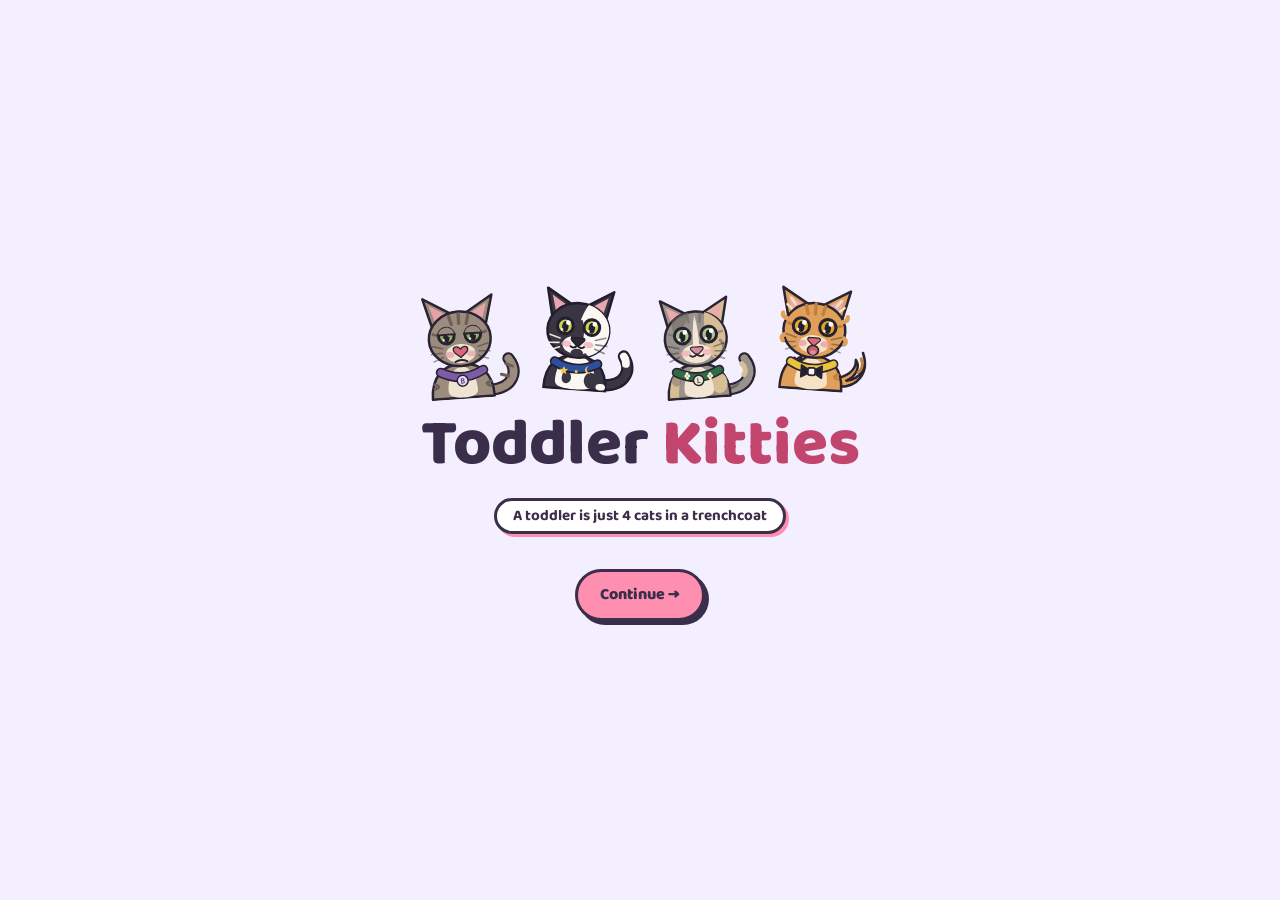
==== commit 98c47db9: "Add files via upload" ====
--- a/index.html
+++ b/index.html
@@ -312,43 +312,69 @@
 <a class="skip" href="#main">Skip to content</a>
 <svg xmlns="http://www.w3.org/2000/svg" width="0" height="0" style="position:absolute" aria-hidden="true" focusable="false">
 
-  <!-- ============ BAKER — B1 — grey-brown tabby, heart nose, pointed ears ============ -->
+  <!-- ============ BAKER — B1 — grey-brown tabby, heart nose, tall sassy ears,
+       half-lidded and entirely unimpressed ============ -->
   <symbol id="tk-baker" viewBox="-6 -6 152 152">
     <g>
       <!-- tail -->
-      <g class="tk-tail" data-o="96 128">
-      <path d="M96 128 C124 126 130 108 120 92" fill="none" stroke="#6E6055" stroke-width="11" stroke-linecap="round"/>
-      <path d="M96 128 C124 126 130 108 120 92" fill="none" stroke="#9C8C7E" stroke-width="7" stroke-linecap="round"/>
-      <path d="M118 96 l9 5 M112 108 l10 3" stroke="#6E6055" stroke-width="4" stroke-linecap="round"/>
+      <g class="tk-tail" data-o="98 130">
+        <path d="M98 130 C128 129 137 108 124 89" fill="none" stroke="#2A2432" stroke-width="16.5" stroke-linecap="round"/>
+        <path d="M98 130 C128 129 137 108 124 89" fill="none" stroke="#9C8C7E" stroke-width="10.5" stroke-linecap="round"/>
+        <path d="M120 96 l9 4 M113 110 l10 3" stroke="#6E6055" stroke-width="4" stroke-linecap="round"/>
       </g>
+
       <!-- body -->
-      <path d="M20 138 C20 106 37 94 60 94 C83 94 100 106 100 138 Z" fill="#9C8C7E"/>
-      <ellipse cx="60" cy="130" rx="19" ry="15" fill="#EFE3D2"/>
-      <!-- ears (tall, pointed, sassy) -->
-      <path d="M27 44 L17 2 L53 28 Z" fill="#9C8C7E"/>
-      <path d="M93 44 L103 2 L67 28 Z" fill="#9C8C7E"/>
-      <path d="M31 39 L25 13 L46 28 Z" fill="#E0A6A6"/>
-      <path d="M89 39 L95 13 L74 28 Z" fill="#E0A6A6"/>
+      <path d="M18 138 C18 106 36 92 60 92 C84 92 102 106 102 138 Z" fill="#9C8C7E" stroke="#2A2432" stroke-width="3.4" stroke-linejoin="round"/>
+      <path d="M60 96 C72 96 80 112 80 128 C80 135 72 138 60 138 C48 138 40 135 40 128 C40 112 48 96 60 96 Z" fill="#EFE3D2"/>
+      <path d="M22 118 q10 3 0 6 M98 118 q-10 3 0 6" stroke="#6E6055" stroke-width="4" stroke-linecap="round" fill="none"/>
+
+      <!-- collar: purple, on the chest, with her B -->
+      <path d="M31 102 Q60 118 89 102" fill="none" stroke="#2A2432" stroke-width="13.5" stroke-linecap="round"/>
+      <path d="M31 102 Q60 118 89 102" fill="none" stroke="#7E5BA6" stroke-width="9" stroke-linecap="round"/>
+      <circle cx="60" cy="115" r="7.4" fill="#E8DAF6" stroke="#2A2432" stroke-width="2"/>
+      <text x="60" y="119" text-anchor="middle" font-family="monospace" font-size="10" font-weight="700" fill="#5B3E82">B</text>
+
+      <!-- tall, pointed, sassy ears -->
+      <path d="M25 46 L13 1 L56 27 Z" fill="#9C8C7E" stroke="#2A2432" stroke-width="3.4" stroke-linejoin="round"/>
+      <path d="M95 46 L107 1 L64 27 Z" fill="#9C8C7E" stroke="#2A2432" stroke-width="3.4" stroke-linejoin="round"/>
+      <path d="M30 40 L21 11 L47 26 Z" fill="#E5A3A9"/>
+      <path d="M90 40 L99 11 L73 26 Z" fill="#E5A3A9"/>
+
       <!-- head -->
-      <ellipse cx="60" cy="58" rx="41" ry="36" fill="#9C8C7E"/>
-      <!-- forehead stripes -->
-      <path d="M60 24 v12 M48 27 l3 11 M72 27 l-3 11" stroke="#6E6055" stroke-width="4.5" stroke-linecap="round"/>
-      <path d="M26 52 q8 3 13 0 M94 52 q-8 3 -13 0" stroke="#6E6055" stroke-width="4" stroke-linecap="round" fill="none"/>
-      <!-- muzzle -->
-      <ellipse cx="60" cy="74" rx="17" ry="12" fill="#EFE3D2"/>
-      <!-- half-lidded eyes -->
-      <path d="M37 57 C37 66 51 66 51 57 Z" fill="#7C9A4E"/>
-      <path d="M69 57 C69 66 83 66 83 57 Z" fill="#7C9A4E"/>
-      <g class="bk-pupils"><path d="M42 60 C42 65 46 65 46 60 Z" fill="#241F2E"/><path d="M74 60 C74 65 78 65 78 60 Z" fill="#241F2E"/></g>
-      <path d="M36 56 Q44 51 52 56 M68 56 Q76 51 84 56" stroke="#241F2E" stroke-width="3" stroke-linecap="round" fill="none"/>
-      <!-- heart nose -->
-      <path d="M60 71.5 C56.5 66.5 50 67.5 50 72 C50 76.6 56.5 79.2 60 83 C63.5 79.2 70 76.6 70 72 C70 67.5 63.5 66.5 60 71.5 Z" fill="#D96A7A"/>
+      <ellipse cx="60" cy="58" rx="42" ry="37" fill="#9C8C7E" stroke="#2A2432" stroke-width="3.4"/>
+      <path d="M60 24 v13 M47 27 l3 11 M73 27 l-3 11" stroke="#6E6055" stroke-width="4.5" stroke-linecap="round"/>
+      <path d="M24 50 q9 3 14 0 M96 50 q-9 3 -14 0" stroke="#6E6055" stroke-width="3.8" stroke-linecap="round" fill="none"/>
+      <ellipse cx="60" cy="78" rx="20" ry="13" fill="#EFE3D2"/>
+
+      <!-- eyes, half-lidded on purpose -->
+      <circle cx="42" cy="53" r="11.6" fill="#241F2E" stroke="#2A2432" stroke-width="2.2"/>
+      <circle cx="78" cy="53" r="11.6" fill="#241F2E" stroke="#2A2432" stroke-width="2.2"/>
+      <circle cx="42" cy="53" r="8.6" fill="#93B25E"/>
+      <circle cx="78" cy="53" r="8.6" fill="#93B25E"/>
+      <g class="bk-pupils">
+        <ellipse cx="42" cy="55" rx="4.2" ry="6.6" fill="#241F2E"/>
+        <ellipse cx="78" cy="55" rx="4.2" ry="6.6" fill="#241F2E"/>
+        <circle cx="45.6" cy="51" r="2.8" fill="#FFFFFF"/>
+        <circle cx="81.6" cy="51" r="2.8" fill="#FFFFFF"/>
+        <circle cx="38" cy="58.5" r="1.7" fill="#FFFFFF" opacity=".8"/>
+        <circle cx="74" cy="58.5" r="1.7" fill="#FFFFFF" opacity=".8"/>
+      </g>
+      <!-- the lids -->
+      <path d="M30.6 51 A11.6 11.6 0 0 1 53.4 51 Z" fill="#9C8C7E"/>
+      <path d="M66.6 51 A11.6 11.6 0 0 1 89.4 51 Z" fill="#9C8C7E"/>
+      <path d="M30.2 51.4 H53.8 M66.2 51.4 H89.8" stroke="#2A2432" stroke-width="2.8" stroke-linecap="round"/>
+
+      <!-- the heart nose, and it is not up for discussion -->
+      <path d="M60 72 C56.6 67 50.2 68 50.2 72.5 C50.2 77.2 56.6 79.8 60 83.5 C63.4 79.8 69.8 77.2 69.8 72.5 C69.8 68 63.4 67 60 72 Z"
+            fill="#D96A7A" stroke="#2A2432" stroke-width="1.8" stroke-linejoin="round"/>
       <!-- little frown -->
-      <path d="M52 90 Q60 85.5 68 90" stroke="#241F2E" stroke-width="2.6" stroke-linecap="round" fill="none"/>
-      <!-- collar on chest + B tag -->
-      <path d="M33 105 Q60 119 87 105" fill="none" stroke="#7E5BA6" stroke-width="9" stroke-linecap="round"/>
-      <circle cx="60" cy="122" r="9" fill="#E8DAF6"/>
-      <text x="60" y="126" text-anchor="middle" font-family="monospace" font-size="11" font-weight="700" fill="#5B3E82">B</text>
+      <path d="M52 89 Q60 84.6 68 89" stroke="#2A2432" stroke-width="2.6" stroke-linecap="round" fill="none"/>
+
+      <!-- blush + whiskers -->
+      <ellipse cx="45" cy="79" rx="6.6" ry="4" fill="#E58EA0" opacity=".55"/>
+      <ellipse cx="75" cy="79" rx="6.6" ry="4" fill="#E58EA0" opacity=".55"/>
+      <path d="M36 70 l-14 -4 M35 76 l-15 1 M36 82 l-13 5 M84 70 l14 -4 M85 76 l15 1 M84 82 l13 5"
+            stroke="#2A2432" stroke-width="2.1" stroke-linecap="round" opacity=".42"/>
     </g>
   </symbol>
 
@@ -502,46 +528,71 @@
     </g>
   </symbol>
 
-  <!-- ============ ILONA — I4 — long-haired orange/cream tabby, plume tail, bow tie ============ -->
+  <!-- ============ ILONA — I4 — long-haired orange/cream tabby, plume tail,
+       ear tufts, yellow collar with a bow tie, mid-sentence ============ -->
   <symbol id="tk-ilona" viewBox="-6 -6 152 152">
     <g>
       <!-- plume tail -->
       <g class="tk-tail" data-o="98 132">
-      <path d="M96 132 C122 132 136 112 126 88 C134 106 124 120 108 122 C120 116 124 104 118 96 C120 110 106 118 94 120 Z" fill="#E0A05A"/>
-      <path d="M124 94 c4 8 2 14 -3 18" stroke="#C2803E" stroke-width="4" stroke-linecap="round" fill="none"/>
+        <path d="M96 132 C124 132 139 110 128 84 C137 104 126 120 108 123 C121 116 126 103 119 94 C121 110 105 119 92 121 Z"
+              fill="#E0A05A" stroke="#2A2432" stroke-width="3.4" stroke-linejoin="round"/>
+        <path d="M126 92 c4 8 2 15 -3 19" stroke="#C2803E" stroke-width="4" stroke-linecap="round" fill="none"/>
       </g>
-      <!-- body with long-hair edge -->
-      <path d="M18 138 C18 121 23 107 34 100 q-4 5 -3 7 q5 -7 10 -9 q-3 4 -2 6 q6 -6 11 -8 C48 94 54 94 60 94 C83 94 102 106 102 138 Z" fill="#E0A05A"/>
-      <ellipse cx="60" cy="130" rx="20" ry="16" fill="#F6E2C4"/>
-      <path d="M24 122 q9 3 0 6 M96 118 q-9 3 0 6" stroke="#C2803E" stroke-width="4" stroke-linecap="round" fill="none"/>
+
+      <!-- body, with a long-haired edge -->
+      <path d="M18 138 C18 118 24 104 36 97 q-4 5 -3 8 q6 -8 12 -10 q-3 4 -2 7 q7 -7 12 -9 C57 92 58 92 60 92 C84 92 102 106 102 138 Z"
+            fill="#E0A05A" stroke="#2A2432" stroke-width="3.4" stroke-linejoin="round"/>
+      <path d="M60 96 C73 96 82 112 82 128 C82 135 73 138 60 138 C47 138 38 135 38 128 C38 112 47 96 60 96 Z" fill="#F6E2C4"/>
+      <path d="M96 116 q-9 3 0 6" stroke="#C2803E" stroke-width="4" stroke-linecap="round" fill="none"/>
+
+      <!-- collar: yellow with a black-and-white bow tie -->
+      <path d="M31 102 Q60 118 89 102" fill="none" stroke="#2A2432" stroke-width="13.5" stroke-linecap="round"/>
+      <path d="M31 102 Q60 118 89 102" fill="none" stroke="#E8C33D" stroke-width="9" stroke-linecap="round"/>
+      <path d="M60 114 L46 106 L46 122 Z" fill="#241F2E" stroke="#2A2432" stroke-width="2.4" stroke-linejoin="round"/>
+      <path d="M60 114 L74 106 L74 122 Z" fill="#241F2E" stroke="#2A2432" stroke-width="2.4" stroke-linejoin="round"/>
+      <rect x="55" y="109" width="10" height="10" rx="3" fill="#FAF7F2" stroke="#2A2432" stroke-width="2.4"/>
+
       <!-- big ears with tufts -->
-      <path d="M24 42 L14 2 L53 26 Z" fill="#E0A05A"/>
-      <path d="M96 42 L106 2 L67 26 Z" fill="#E0A05A"/>
-      <path d="M29 37 L22 12 L45 26 Z" fill="#E8AFAF"/>
-      <path d="M91 37 L98 12 L75 26 Z" fill="#E8AFAF"/>
-      <path d="M27 30 l-6 -6 M31 24 l-5 -8 M93 30 l6 -6 M89 24 l5 -8" stroke="#F6E2C4" stroke-width="3" stroke-linecap="round"/>
-      <!-- head -->
-      <ellipse cx="60" cy="58" rx="42" ry="37" fill="#E0A05A"/>
-      <!-- tabby stripes -->
-      <path d="M60 22 v13 M47 25 l3 11 M73 25 l-3 11" stroke="#C2803E" stroke-width="4.5" stroke-linecap="round"/>
-      <path d="M25 50 q9 3 14 0 M95 50 q-9 3 -14 0" stroke="#C2803E" stroke-width="4" stroke-linecap="round" fill="none"/>
-      <!-- muzzle -->
-      <ellipse cx="60" cy="75" rx="18" ry="12.5" fill="#F6E2C4"/>
+      <path d="M24 44 L14 2 L55 26 Z" fill="#E0A05A" stroke="#2A2432" stroke-width="3.4" stroke-linejoin="round"/>
+      <path d="M96 44 L106 2 L65 26 Z" fill="#E0A05A" stroke="#2A2432" stroke-width="3.4" stroke-linejoin="round"/>
+      <path d="M29 38 L22 12 L46 26 Z" fill="#E8AFAF"/>
+      <path d="M91 38 L98 12 L74 26 Z" fill="#E8AFAF"/>
+      <path d="M28 31 l-7 -6 M32 24 l-6 -8 M92 31 l7 -6 M88 24 l6 -8"
+            stroke="#F6E2C4" stroke-width="3.2" stroke-linecap="round"/>
+
+      <!-- head, with a fluffy edge -->
+      <ellipse cx="60" cy="58" rx="42" ry="37" fill="#E0A05A" stroke="#2A2432" stroke-width="3.4"/>
+      <path d="M20 66 q-6 4 -2 8 M100 66 q6 4 2 8 M22 44 q-7 -2 -6 -7 M98 44 q7 -2 6 -7"
+            stroke="#E0A05A" stroke-width="6" stroke-linecap="round" fill="none"/>
+      <path d="M60 22 v14 M47 25 l3 11 M73 25 l-3 11" stroke="#C2803E" stroke-width="4.5" stroke-linecap="round"/>
+      <path d="M24 50 q9 3 14 0 M96 50 q-9 3 -14 0" stroke="#C2803E" stroke-width="3.8" stroke-linecap="round" fill="none"/>
+      <ellipse cx="60" cy="77" rx="20" ry="12.5" fill="#F6E2C4"/>
+
       <!-- huge amber-gold eyes -->
-      <circle cx="42" cy="57" r="9.5" fill="#D8912A"/>
-      <circle cx="78" cy="57" r="9.5" fill="#D8912A"/>
-      <ellipse cx="42" cy="57" rx="4" ry="8" fill="#241F2E"/>
-      <ellipse cx="78" cy="57" rx="4" ry="8" fill="#241F2E"/>
-      <circle cx="45" cy="53" r="2.3" fill="#FFFFFF"/>
-      <circle cx="81" cy="53" r="2.3" fill="#FFFFFF"/>
-      <!-- nose + mid-sentence mouth -->
-      <path d="M55 70 h10 l-5 5 Z" fill="#D96A7A"/>
-      <ellipse cx="60" cy="83" rx="7" ry="6" fill="#C4626E"/>
-      <!-- collar: yellow with black-and-white bow tie -->
-      <path d="M33 105 Q60 119 87 105" fill="none" stroke="#E8C33D" stroke-width="9" stroke-linecap="round"/>
-      <path d="M60 115 L47 108 L47 122 Z" fill="#241F2E"/>
-      <path d="M60 115 L73 108 L73 122 Z" fill="#241F2E"/>
-      <rect x="55.5" y="110.5" width="9" height="9" rx="2.5" fill="#FAF7F2"/>
+      <circle cx="42" cy="53" r="12" fill="#241F2E" stroke="#2A2432" stroke-width="2.2"/>
+      <circle cx="78" cy="53" r="12" fill="#241F2E" stroke="#2A2432" stroke-width="2.2"/>
+      <circle cx="42" cy="53" r="9" fill="#E0A62E"/>
+      <circle cx="78" cy="53" r="9" fill="#E0A62E"/>
+      <g class="il-pupils">
+        <ellipse cx="42" cy="54" rx="4.4" ry="7.6" fill="#241F2E"/>
+        <ellipse cx="78" cy="54" rx="4.4" ry="7.6" fill="#241F2E"/>
+        <circle cx="45.8" cy="48.2" r="3.3" fill="#FFFFFF"/>
+        <circle cx="81.8" cy="48.2" r="3.3" fill="#FFFFFF"/>
+        <circle cx="37.6" cy="58" r="1.9" fill="#FFFFFF" opacity=".8"/>
+        <circle cx="73.6" cy="58" r="1.9" fill="#FFFFFF" opacity=".8"/>
+      </g>
+
+      <!-- nose, and a mouth that is already talking -->
+      <path d="M53.5 68 h13 c2.5 0 3.4 2.3 1.9 4 l-5.2 5.2 c-1.6 1.6 -3.8 1.6 -5.4 0 l-5.2 -5.2 c-1.5 -1.7 -.6 -4 1.9 -4 Z"
+            fill="#D96A7A" stroke="#2A2432" stroke-width="1.6" stroke-linejoin="round"/>
+      <ellipse cx="60" cy="85" rx="7.6" ry="6.4" fill="#C4626E" stroke="#2A2432" stroke-width="2.2"/>
+      <ellipse cx="60" cy="88" rx="4" ry="3" fill="#E58EA0"/>
+
+      <!-- blush + whiskers -->
+      <ellipse cx="44" cy="76" rx="6.8" ry="4.2" fill="#E58EA0" opacity=".6"/>
+      <ellipse cx="76" cy="76" rx="6.8" ry="4.2" fill="#E58EA0" opacity=".6"/>
+      <path d="M36 69 l-14 -4 M35 75 l-15 1 M36 81 l-13 5 M84 69 l14 -4 M85 75 l15 1 M84 81 l13 5"
+            stroke="#2A2432" stroke-width="2.1" stroke-linecap="round" opacity=".42"/>
     </g>
   </symbol>
 
@@ -553,6 +604,8 @@
     <path d="M58 19 L55 6 L67 13 Z" fill="#9C8C7E"/><path d="M78 19 L81 6 L69 13 Z" fill="#9C8C7E"/>
     <path d="M66 12 v6 M61 13 l2 5 M71 13 l-2 5" stroke="#6E6055" stroke-width="2.4" stroke-linecap="round"/>
     <path d="M60 29 q3 3 6 0 M71 29 q3 3 6 0" stroke="#3B2E4A" stroke-width="2.2" fill="none" stroke-linecap="round"/>
+    <ellipse cx="62.5" cy="34" rx="3.4" ry="2.2" fill="#E58EA0" opacity=".55"/>
+    <ellipse cx="73.5" cy="34" rx="3.4" ry="2.2" fill="#E58EA0" opacity=".55"/>
     <path d="M68 35 c-1.4 -2.2 -3.8 -1.7 -3.8 0 c0 1.7 2.4 2.6 3.8 4 c1.4 -1.4 3.8 -2.3 3.8 -4 c0 -1.7 -2.4 -2.2 -3.8 0 Z" fill="#D96A7A"/>
     <text x="84" y="16" font-size="12" font-weight="800" fill="#3B2E4A">z</text>
     <text x="89" y="8" font-size="8" font-weight="800" fill="#3B2E4A">z</text>
@@ -599,6 +652,8 @@
     <path d="M57 12 l-3 -4 M79 12 l3 -4" stroke="#F6E2C4" stroke-width="2.4" stroke-linecap="round"/>
     <path d="M66 12 v6 M61 13 l2 5 M71 13 l-2 5" stroke="#C2803E" stroke-width="2.4" stroke-linecap="round"/>
     <path d="M60 29 q3 3 6 0 M71 29 q3 3 6 0" stroke="#3B2E4A" stroke-width="2.2" fill="none" stroke-linecap="round"/>
+    <ellipse cx="62.5" cy="34" rx="3.4" ry="2.2" fill="#E58EA0" opacity=".55"/>
+    <ellipse cx="73.5" cy="34" rx="3.4" ry="2.2" fill="#E58EA0" opacity=".55"/>
     <path d="M65.5 34 h5 l-2.5 3 Z" fill="#D96A7A"/>
     <text x="84" y="16" font-size="12" font-weight="800" fill="#3B2E4A">z</text>
     <text x="89" y="8" font-size="8" font-weight="800" fill="#3B2E4A">z</text>
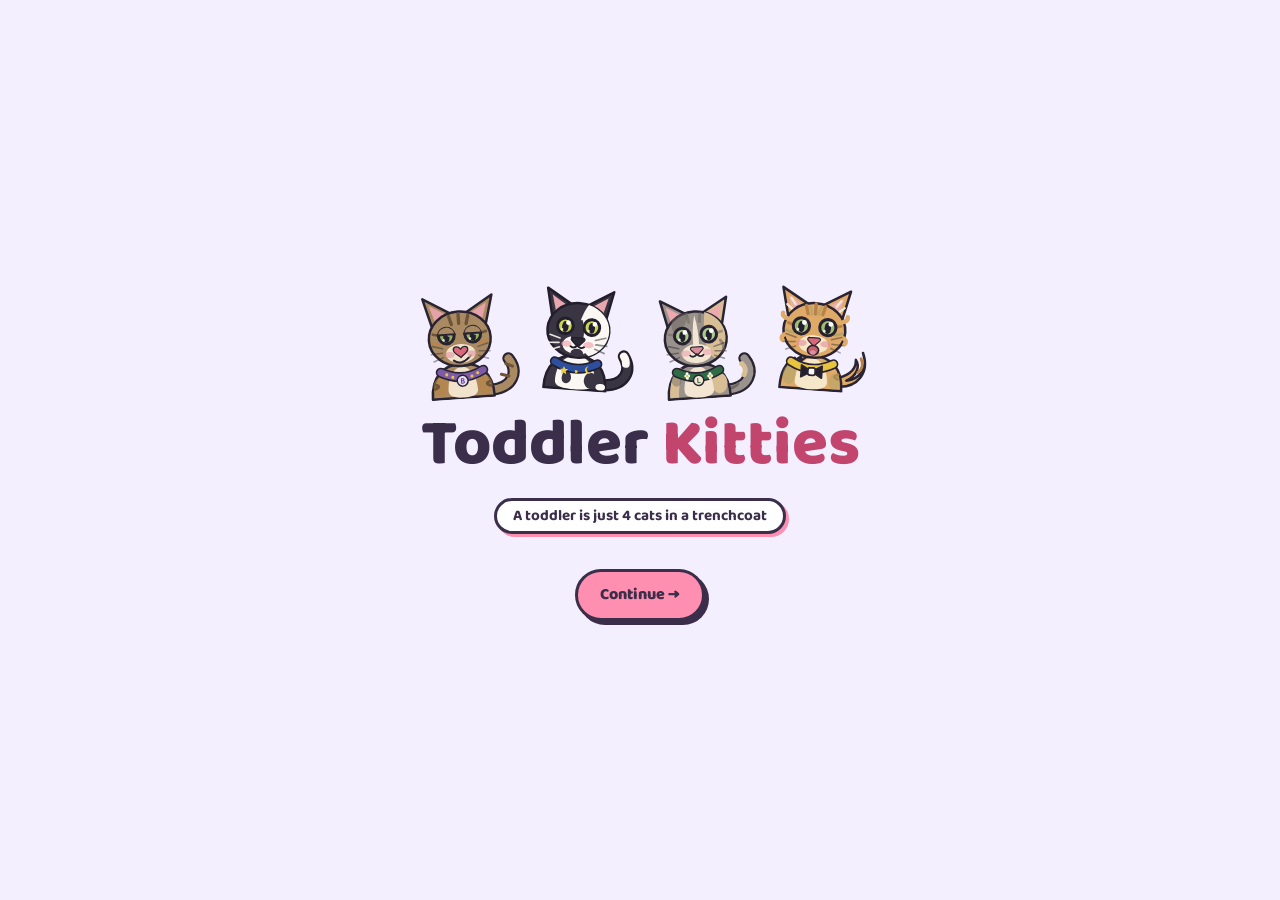
==== commit e1cbda85: "Add files via upload" ====
--- a/index.html
+++ b/index.html
@@ -177,6 +177,12 @@
 .gdn-2{ transform-origin:104px 88px; animation-duration:5.1s; animation-delay:-.8s; }
 .gdn-3{ transform-origin:258px 88px; animation-duration:4.6s; animation-delay:-2.1s; }
 .gdn-4{ transform-origin:320px 88px; animation-duration:5.6s; animation-delay:-1.4s; }
+@keyframes tkFlow{ from{ transform:translateX(0); } to{ transform:translateX(-64px); } }
+.mtn-flow{ animation:tkFlow 3.4s linear infinite; }
+.mtn-flow-2{ animation-duration:5s; }
+.crown{ z-index:6; height:auto; }
+.crown svg{ width:100%; height:auto; display:block; }
+.mouse{ z-index:5; filter:drop-shadow(1px 2px 0 rgba(59,46,74,.22)); }
 @keyframes tkFlap{ 0%,100%{ transform:rotate(-18deg); } 50%{ transform:rotate(26deg); } }
 .bird .bw{ transform-origin:17px 13px; animation:tkFlap .32s ease-in-out infinite; }
 .bird{ z-index:5; filter:drop-shadow(1px 2px 0 rgba(59,46,74,.22)); }
@@ -201,6 +207,7 @@
 .facts .s-blk{ color:var(--ink); }
 .facts .s-pink{ color:#E4708F; }
 .facts .s-green{ color:#337A48; }
+.facts .s-purple{ color:#7E5BA6; }
 
 .says{ text-align:center; }
 .bubble{
@@ -280,9 +287,11 @@
 .peek-row svg{ width:clamp(66px,17vw,112px); height:clamp(66px,17vw,112px); }
 .peek-row svg:nth-child(odd){ transform:translateY(8px) rotate(-4deg); }
 .peek-row svg:nth-child(even){ transform:rotate(4deg); }
-.oops{ min-height:64svh; display:grid; place-items:center; text-align:center; }
-.oops-in{ display:grid; justify-items:center; gap:1rem; }
-.oops svg{ width:min(46vw,180px); height:auto; }
+.oops{ min-height:82svh; display:grid; place-items:center; text-align:center; }
+.oops-in{ display:grid; justify-items:center; gap:.9rem; width:100%; }
+.oops .nf-scene{ width:min(94vw,760px); height:auto; margin-bottom:.4rem; }
+.oops h1{ font-size:clamp(2rem,1.3rem + 3.4vw,3.2rem); }
+.oops .lede{ max-width:46ch; }
 
 /* ---------- page turn ----------------------------------------------------- */
 
@@ -319,32 +328,39 @@
       <!-- tail -->
       <g class="tk-tail" data-o="98 130">
         <path d="M98 130 C128 129 137 108 124 89" fill="none" stroke="#2A2432" stroke-width="16.5" stroke-linecap="round"/>
-        <path d="M98 130 C128 129 137 108 124 89" fill="none" stroke="#9C8C7E" stroke-width="10.5" stroke-linecap="round"/>
-        <path d="M120 96 l9 4 M113 110 l10 3" stroke="#6E6055" stroke-width="4" stroke-linecap="round"/>
+        <path d="M98 130 C128 129 137 108 124 89" fill="none" stroke="#A98A63" stroke-width="10.5" stroke-linecap="round"/>
+        <path d="M120 96 l9 4 M113 110 l10 3" stroke="#6E5537" stroke-width="4" stroke-linecap="round"/>
       </g>
 
       <!-- body -->
-      <path d="M18 138 C18 106 36 92 60 92 C84 92 102 106 102 138 Z" fill="#9C8C7E" stroke="#2A2432" stroke-width="3.4" stroke-linejoin="round"/>
-      <path d="M60 96 C72 96 80 112 80 128 C80 135 72 138 60 138 C48 138 40 135 40 128 C40 112 48 96 60 96 Z" fill="#EFE3D2"/>
-      <path d="M22 118 q10 3 0 6 M98 118 q-10 3 0 6" stroke="#6E6055" stroke-width="4" stroke-linecap="round" fill="none"/>
+      <path d="M18 138 C18 106 36 92 60 92 C84 92 102 106 102 138 Z" fill="#A98A63" stroke="#2A2432" stroke-width="3.4" stroke-linejoin="round"/>
+      <path d="M60 96 C72 96 80 112 80 128 C80 135 72 138 60 138 C48 138 40 135 40 128 C40 112 48 96 60 96 Z" fill="#F0E2CB"/>
+      <ellipse cx="30" cy="122" rx="10" ry="13" fill="#BC8443" opacity=".55"/>
+      <ellipse cx="90" cy="122" rx="10" ry="13" fill="#BC8443" opacity=".55"/>
+      <path d="M22 118 q10 3 0 6 M98 118 q-10 3 0 6" stroke="#6E5537" stroke-width="4" stroke-linecap="round" fill="none"/>
 
       <!-- collar: purple, on the chest, with her B -->
       <path d="M31 102 Q60 118 89 102" fill="none" stroke="#2A2432" stroke-width="13.5" stroke-linecap="round"/>
       <path d="M31 102 Q60 118 89 102" fill="none" stroke="#7E5BA6" stroke-width="9" stroke-linecap="round"/>
+      <g fill="#E8C33D">
+        <circle cx="39" cy="105.6" r="2.1"/><circle cx="47" cy="109.6" r="2.1"/>
+        <circle cx="73" cy="109.6" r="2.1"/><circle cx="81" cy="105.6" r="2.1"/>
+      </g>
       <circle cx="60" cy="115" r="7.4" fill="#E8DAF6" stroke="#2A2432" stroke-width="2"/>
       <text x="60" y="119" text-anchor="middle" font-family="monospace" font-size="10" font-weight="700" fill="#5B3E82">B</text>
 
       <!-- tall, pointed, sassy ears -->
-      <path d="M25 46 L13 1 L56 27 Z" fill="#9C8C7E" stroke="#2A2432" stroke-width="3.4" stroke-linejoin="round"/>
-      <path d="M95 46 L107 1 L64 27 Z" fill="#9C8C7E" stroke="#2A2432" stroke-width="3.4" stroke-linejoin="round"/>
+      <path d="M25 46 L13 1 L56 27 Z" fill="#A98A63" stroke="#2A2432" stroke-width="3.4" stroke-linejoin="round"/>
+      <path d="M95 46 L107 1 L64 27 Z" fill="#A98A63" stroke="#2A2432" stroke-width="3.4" stroke-linejoin="round"/>
       <path d="M30 40 L21 11 L47 26 Z" fill="#E5A3A9"/>
       <path d="M90 40 L99 11 L73 26 Z" fill="#E5A3A9"/>
 
       <!-- head -->
-      <ellipse cx="60" cy="58" rx="42" ry="37" fill="#9C8C7E" stroke="#2A2432" stroke-width="3.4"/>
-      <path d="M60 24 v13 M47 27 l3 11 M73 27 l-3 11" stroke="#6E6055" stroke-width="4.5" stroke-linecap="round"/>
-      <path d="M24 50 q9 3 14 0 M96 50 q-9 3 -14 0" stroke="#6E6055" stroke-width="3.8" stroke-linecap="round" fill="none"/>
-      <ellipse cx="60" cy="78" rx="20" ry="13" fill="#EFE3D2"/>
+      <ellipse cx="60" cy="58" rx="42" ry="37" fill="#A98A63" stroke="#2A2432" stroke-width="3.4"/>
+      <path d="M60 24 v13 M47 27 l3 11 M73 27 l-3 11" stroke="#6E5537" stroke-width="4.5" stroke-linecap="round"/>
+      <path d="M24 50 q9 3 14 0 M96 50 q-9 3 -14 0" stroke="#6E5537" stroke-width="3.8" stroke-linecap="round" fill="none"/>
+      <path d="M22 62 q9 4 14 1 M98 62 q-9 4 -14 1" stroke="#BC8443" stroke-width="4" stroke-linecap="round" fill="none" opacity=".7"/>
+      <ellipse cx="60" cy="78" rx="20" ry="13" fill="#F0E2CB"/>
 
       <!-- eyes, half-lidded on purpose -->
       <circle cx="42" cy="53" r="11.6" fill="#241F2E" stroke="#2A2432" stroke-width="2.2"/>
@@ -360,15 +376,16 @@
         <circle cx="74" cy="58.5" r="1.7" fill="#FFFFFF" opacity=".8"/>
       </g>
       <!-- the lids -->
-      <path d="M30.6 51 A11.6 11.6 0 0 1 53.4 51 Z" fill="#9C8C7E"/>
-      <path d="M66.6 51 A11.6 11.6 0 0 1 89.4 51 Z" fill="#9C8C7E"/>
+      <path d="M30.6 51 A11.6 11.6 0 0 1 53.4 51 Z" fill="#A98A63"/>
+      <path d="M66.6 51 A11.6 11.6 0 0 1 89.4 51 Z" fill="#A98A63"/>
       <path d="M30.2 51.4 H53.8 M66.2 51.4 H89.8" stroke="#2A2432" stroke-width="2.8" stroke-linecap="round"/>
 
       <!-- the heart nose, and it is not up for discussion -->
       <path d="M60 72 C56.6 67 50.2 68 50.2 72.5 C50.2 77.2 56.6 79.8 60 83.5 C63.4 79.8 69.8 77.2 69.8 72.5 C69.8 68 63.4 67 60 72 Z"
             fill="#D96A7A" stroke="#2A2432" stroke-width="1.8" stroke-linejoin="round"/>
-      <!-- little frown -->
-      <path d="M52 89 Q60 84.6 68 89" stroke="#2A2432" stroke-width="2.6" stroke-linecap="round" fill="none"/>
+      <!-- the smirk. One side only. -->
+      <path d="M50 87 C55 91.6 63 91.4 70 84.6" stroke="#2A2432" stroke-width="2.8" stroke-linecap="round" fill="none"/>
+      <path d="M70 84.6 q2.6 -1.4 3.4 -3.4" stroke="#2A2432" stroke-width="2.4" stroke-linecap="round" fill="none" opacity=".55"/>
 
       <!-- blush + whiskers -->
       <ellipse cx="45" cy="79" rx="6.6" ry="4" fill="#E58EA0" opacity=".55"/>
@@ -535,15 +552,17 @@
       <!-- plume tail -->
       <g class="tk-tail" data-o="98 132">
         <path d="M96 132 C124 132 139 110 128 84 C137 104 126 120 108 123 C121 116 126 103 119 94 C121 110 105 119 92 121 Z"
-              fill="#E0A05A" stroke="#2A2432" stroke-width="3.4" stroke-linejoin="round"/>
-        <path d="M126 92 c4 8 2 15 -3 19" stroke="#C2803E" stroke-width="4" stroke-linecap="round" fill="none"/>
+              fill="#DFA968" stroke="#2A2432" stroke-width="3.4" stroke-linejoin="round"/>
+        <path d="M126 92 c4 8 2 15 -3 19" stroke="#B98146" stroke-width="4" stroke-linecap="round" fill="none"/>
       </g>
 
       <!-- body, with a long-haired edge -->
       <path d="M18 138 C18 118 24 104 36 97 q-4 5 -3 8 q6 -8 12 -10 q-3 4 -2 7 q7 -7 12 -9 C57 92 58 92 60 92 C84 92 102 106 102 138 Z"
-            fill="#E0A05A" stroke="#2A2432" stroke-width="3.4" stroke-linejoin="round"/>
-      <path d="M60 96 C73 96 82 112 82 128 C82 135 73 138 60 138 C47 138 38 135 38 128 C38 112 47 96 60 96 Z" fill="#F6E2C4"/>
-      <path d="M96 116 q-9 3 0 6" stroke="#C2803E" stroke-width="4" stroke-linecap="round" fill="none"/>
+            fill="#DFA968" stroke="#2A2432" stroke-width="3.4" stroke-linejoin="round"/>
+      <path d="M60 96 C73 96 82 112 82 128 C82 135 73 138 60 138 C47 138 38 135 38 128 C38 112 47 96 60 96 Z" fill="#F5E7C9"/>
+      <path d="M96 116 q-9 3 0 6" stroke="#B98146" stroke-width="4" stroke-linecap="round" fill="none"/>
+      <ellipse cx="30" cy="120" rx="9" ry="13" fill="#93A06A" opacity=".38"/>
+      <ellipse cx="92" cy="126" rx="8" ry="11" fill="#93A06A" opacity=".32"/>
 
       <!-- collar: yellow with a black-and-white bow tie -->
       <path d="M31 102 Q60 118 89 102" fill="none" stroke="#2A2432" stroke-width="13.5" stroke-linecap="round"/>
@@ -553,26 +572,28 @@
       <rect x="55" y="109" width="10" height="10" rx="3" fill="#FAF7F2" stroke="#2A2432" stroke-width="2.4"/>
 
       <!-- big ears with tufts -->
-      <path d="M24 44 L14 2 L55 26 Z" fill="#E0A05A" stroke="#2A2432" stroke-width="3.4" stroke-linejoin="round"/>
-      <path d="M96 44 L106 2 L65 26 Z" fill="#E0A05A" stroke="#2A2432" stroke-width="3.4" stroke-linejoin="round"/>
+      <path d="M24 44 L14 2 L55 26 Z" fill="#DFA968" stroke="#2A2432" stroke-width="3.4" stroke-linejoin="round"/>
+      <path d="M96 44 L106 2 L65 26 Z" fill="#DFA968" stroke="#2A2432" stroke-width="3.4" stroke-linejoin="round"/>
       <path d="M29 38 L22 12 L46 26 Z" fill="#E8AFAF"/>
       <path d="M91 38 L98 12 L74 26 Z" fill="#E8AFAF"/>
       <path d="M28 31 l-7 -6 M32 24 l-6 -8 M92 31 l7 -6 M88 24 l6 -8"
-            stroke="#F6E2C4" stroke-width="3.2" stroke-linecap="round"/>
+            stroke="#F5E7C9" stroke-width="3.2" stroke-linecap="round"/>
 
       <!-- head, with a fluffy edge -->
-      <ellipse cx="60" cy="58" rx="42" ry="37" fill="#E0A05A" stroke="#2A2432" stroke-width="3.4"/>
+      <ellipse cx="60" cy="58" rx="42" ry="37" fill="#DFA968" stroke="#2A2432" stroke-width="3.4"/>
       <path d="M20 66 q-6 4 -2 8 M100 66 q6 4 2 8 M22 44 q-7 -2 -6 -7 M98 44 q7 -2 6 -7"
-            stroke="#E0A05A" stroke-width="6" stroke-linecap="round" fill="none"/>
-      <path d="M60 22 v14 M47 25 l3 11 M73 25 l-3 11" stroke="#C2803E" stroke-width="4.5" stroke-linecap="round"/>
-      <path d="M24 50 q9 3 14 0 M96 50 q-9 3 -14 0" stroke="#C2803E" stroke-width="3.8" stroke-linecap="round" fill="none"/>
-      <ellipse cx="60" cy="77" rx="20" ry="12.5" fill="#F6E2C4"/>
+            stroke="#DFA968" stroke-width="6" stroke-linecap="round" fill="none"/>
+      <path d="M60 22 v14 M47 25 l3 11 M73 25 l-3 11" stroke="#B98146" stroke-width="4.5" stroke-linecap="round"/>
+      <path d="M24 50 q9 3 14 0 M96 50 q-9 3 -14 0" stroke="#B98146" stroke-width="3.8" stroke-linecap="round" fill="none"/>
+      <path d="M22 60 q9 4 14 1 M98 60 q-9 4 -14 1" stroke="#93A06A" stroke-width="3.6" stroke-linecap="round" fill="none" opacity=".55"/>
+      <path d="M52 26 q4 6 3 11 M68 26 q-4 6 -3 11" stroke="#93A06A" stroke-width="3.2" stroke-linecap="round" fill="none" opacity=".5"/>
+      <ellipse cx="60" cy="77" rx="20" ry="12.5" fill="#F5E7C9"/>
 
       <!-- huge amber-gold eyes -->
       <circle cx="42" cy="53" r="12" fill="#241F2E" stroke="#2A2432" stroke-width="2.2"/>
       <circle cx="78" cy="53" r="12" fill="#241F2E" stroke="#2A2432" stroke-width="2.2"/>
-      <circle cx="42" cy="53" r="9" fill="#E0A62E"/>
-      <circle cx="78" cy="53" r="9" fill="#E0A62E"/>
+      <circle cx="42" cy="53" r="9" fill="#9DBE74"/>
+      <circle cx="78" cy="53" r="9" fill="#9DBE74"/>
       <g class="il-pupils">
         <ellipse cx="42" cy="54" rx="4.4" ry="7.6" fill="#241F2E"/>
         <ellipse cx="78" cy="54" rx="4.4" ry="7.6" fill="#241F2E"/>
@@ -598,11 +619,11 @@
 
   <!-- ============ sleeping loafs (header) ============ -->
   <symbol id="tk-sleep-baker" viewBox="0 0 96 56">
-    <ellipse cx="44" cy="38" rx="33" ry="15" fill="#9C8C7E"/>
-    <path d="M14 44 q20 9 38 3" stroke="#6E6055" stroke-width="6" stroke-linecap="round" fill="none"/>
-    <circle cx="68" cy="29" r="15" fill="#9C8C7E"/>
-    <path d="M58 19 L55 6 L67 13 Z" fill="#9C8C7E"/><path d="M78 19 L81 6 L69 13 Z" fill="#9C8C7E"/>
-    <path d="M66 12 v6 M61 13 l2 5 M71 13 l-2 5" stroke="#6E6055" stroke-width="2.4" stroke-linecap="round"/>
+    <ellipse cx="44" cy="38" rx="33" ry="15" fill="#A98A63"/>
+    <path d="M14 44 q20 9 38 3" stroke="#6E5537" stroke-width="6" stroke-linecap="round" fill="none"/>
+    <circle cx="68" cy="29" r="15" fill="#A98A63"/>
+    <path d="M58 19 L55 6 L67 13 Z" fill="#A98A63"/><path d="M78 19 L81 6 L69 13 Z" fill="#A98A63"/>
+    <path d="M66 12 v6 M61 13 l2 5 M71 13 l-2 5" stroke="#6E5537" stroke-width="2.4" stroke-linecap="round"/>
     <path d="M60 29 q3 3 6 0 M71 29 q3 3 6 0" stroke="#3B2E4A" stroke-width="2.2" fill="none" stroke-linecap="round"/>
     <ellipse cx="62.5" cy="34" rx="3.4" ry="2.2" fill="#E58EA0" opacity=".55"/>
     <ellipse cx="73.5" cy="34" rx="3.4" ry="2.2" fill="#E58EA0" opacity=".55"/>
@@ -644,13 +665,13 @@
     <text x="89" y="8" font-size="8" font-weight="800" fill="#3B2E4A">z</text>
   </symbol>
   <symbol id="tk-sleep-ilona" viewBox="0 0 96 56">
-    <ellipse cx="44" cy="38" rx="33" ry="15" fill="#E0A05A"/>
-    <path d="M10 40 C6 30 14 22 24 24 C18 27 15 33 18 39 C21 33 27 30 32 32 C26 35 24 40 26 44 Z" fill="#E0A05A"/>
-    <path d="M12 36 q3 -5 9 -6" stroke="#C2803E" stroke-width="3" stroke-linecap="round" fill="none"/>
-    <circle cx="68" cy="29" r="15" fill="#E0A05A"/>
-    <path d="M58 19 L54 5 L67 12 Z" fill="#E0A05A"/><path d="M78 19 L82 5 L69 12 Z" fill="#E0A05A"/>
-    <path d="M57 12 l-3 -4 M79 12 l3 -4" stroke="#F6E2C4" stroke-width="2.4" stroke-linecap="round"/>
-    <path d="M66 12 v6 M61 13 l2 5 M71 13 l-2 5" stroke="#C2803E" stroke-width="2.4" stroke-linecap="round"/>
+    <ellipse cx="44" cy="38" rx="33" ry="15" fill="#DFA968"/>
+    <path d="M10 40 C6 30 14 22 24 24 C18 27 15 33 18 39 C21 33 27 30 32 32 C26 35 24 40 26 44 Z" fill="#DFA968"/>
+    <path d="M12 36 q3 -5 9 -6" stroke="#B98146" stroke-width="3" stroke-linecap="round" fill="none"/>
+    <circle cx="68" cy="29" r="15" fill="#DFA968"/>
+    <path d="M58 19 L54 5 L67 12 Z" fill="#DFA968"/><path d="M78 19 L82 5 L69 12 Z" fill="#DFA968"/>
+    <path d="M57 12 l-3 -4 M79 12 l3 -4" stroke="#F5E7C9" stroke-width="2.4" stroke-linecap="round"/>
+    <path d="M66 12 v6 M61 13 l2 5 M71 13 l-2 5" stroke="#B98146" stroke-width="2.4" stroke-linecap="round"/>
     <path d="M60 29 q3 3 6 0 M71 29 q3 3 6 0" stroke="#3B2E4A" stroke-width="2.2" fill="none" stroke-linecap="round"/>
     <ellipse cx="62.5" cy="34" rx="3.4" ry="2.2" fill="#E58EA0" opacity=".55"/>
     <ellipse cx="73.5" cy="34" rx="3.4" ry="2.2" fill="#E58EA0" opacity=".55"/>
@@ -687,8 +708,8 @@
 const SPR = {
   paw:
     '<svg width="36" height="64" viewBox="0 0 36 64" aria-hidden="true">' +
-    '<rect x="10" y="16" width="16" height="48" rx="8" fill="#9C8C7E"/>' +
-    '<circle cx="18" cy="13" r="12.5" fill="#9C8C7E"/>' +
+    '<rect x="10" y="16" width="16" height="48" rx="8" fill="#A98A63"/>' +
+    '<circle cx="18" cy="13" r="12.5" fill="#A98A63"/>' +
     '<circle cx="11.5" cy="8" r="3.1" fill="#E0A6A6"/>' +
     '<circle cx="18" cy="5.6" r="3.1" fill="#E0A6A6"/>' +
     '<circle cx="24.5" cy="8" r="3.1" fill="#E0A6A6"/>' +
@@ -743,8 +764,63 @@
     '<circle cx="18" cy="5.6" r="3.2" fill="#F0A8B4"/>' +
     '<circle cx="24.5" cy="8" r="3.2" fill="#F0A8B4"/>' +
     '<ellipse cx="18" cy="14.5" rx="5" ry="4.4" fill="#F0A8B4"/></svg>',
+  crown:
+    '<svg width="150" height="60" viewBox="0 0 150 60" aria-hidden="true">' +
+    '<path d="M8 44 C30 20 58 12 75 12 C92 12 120 20 142 44" fill="none" stroke="#2A2432" stroke-width="9" stroke-linecap="round"/>' +
+    '<path d="M8 44 C30 20 58 12 75 12 C92 12 120 20 142 44" fill="none" stroke="#4E9B62" stroke-width="5" stroke-linecap="round"/>' +
+    '<path d="M30 33 q-9 -6 -9 -13 q10 1 11 10Z M118 32 q9 -6 9 -13 q-10 1 -11 10Z M75 18 q-9 -4 -11 -11 q10 -1 12 8Z"' +
+    ' fill="#4E9B62" stroke="#2A2432" stroke-width="2.4" stroke-linejoin="round"/>' +
+    // roses
+    '<g stroke="#2A2432" stroke-width="2.4">' +
+    '<circle cx="46" cy="20" r="10" fill="#E4708F"/><circle cx="104" cy="20" r="10" fill="#E4708F"/>' +
+    '<circle cx="17" cy="38" r="8.5" fill="#C9506F"/></g>' +
+    '<g fill="none" stroke="#A83458" stroke-width="2.2" stroke-linecap="round">' +
+    '<path d="M46 20 a4.5 4.5 0 1 0 3.6 -4.4 M104 20 a4.5 4.5 0 1 0 3.6 -4.4 M17 38 a4 4 0 1 0 3.2 -3.9"/></g>' +
+    // jasmine
+    '<g stroke="#2A2432" stroke-width="2.2" fill="#FFFFFF">' +
+    '<circle cx="75" cy="14" r="4.4"/><circle cx="68.5" cy="19" r="4.4"/><circle cx="81.5" cy="19" r="4.4"/>' +
+    '<circle cx="71" cy="26" r="4.4"/><circle cx="79" cy="26" r="4.4"/>' +
+    '<circle cx="130" cy="34" r="4"/><circle cx="124" cy="38.5" r="4"/><circle cx="136" cy="38.5" r="4"/>' +
+    '<circle cx="126.5" cy="45" r="4"/><circle cx="133.5" cy="45" r="4"/></g>' +
+    '<circle cx="75" cy="20.5" r="3.4" fill="#F2C542"/><circle cx="130" cy="39.5" r="3.1" fill="#F2C542"/>' +
+    // harlequin
+    '<g stroke="#2A2432" stroke-width="2.2">' +
+    '<path d="M31 27 l3.6 -8.6 3.6 8.6 8.6 3.6 -8.6 3.6 -3.6 8.6 -3.6 -8.6 -8.6 -3.6Z" fill="#E86A3A"/>' +
+    '<path d="M119 27 l3.6 -8.6 3.6 8.6 8.6 3.6 -8.6 3.6 -3.6 8.6 -3.6 -8.6 -8.6 -3.6Z" fill="#B79BE8"/>' +
+    '<path d="M60 34 l3 -7 3 7 7 3 -7 3 -3 7 -3 -7 -7 -3Z" fill="#E86A3A"/>' +
+    '<path d="M90 34 l3 -7 3 7 7 3 -7 3 -3 7 -3 -7 -7 -3Z" fill="#B79BE8"/></g>' +
+    '<g fill="#F2C542"><circle cx="34.6" cy="30.6" r="2.6"/><circle cx="122.6" cy="30.6" r="2.6"/>' +
+    '<circle cx="63" cy="37" r="2.2"/><circle cx="93" cy="37" r="2.2"/></g></svg>',
+  leaf:
+    '<svg width="20" height="20" viewBox="0 0 20 20" aria-hidden="true">' +
+    '<path d="M18 2 C8 2 2 8 2 18 C12 18 18 12 18 2 Z" fill="#6FA85A" stroke="#2A2432" stroke-width="2" stroke-linejoin="round"/>' +
+    '<path d="M17 3 L4 16" stroke="#3E7A42" stroke-width="1.8" stroke-linecap="round"/></svg>',
+  droplet:
+    '<svg width="14" height="18" viewBox="0 0 14 18" aria-hidden="true">' +
+    '<path d="M7 1 C11 7 13 10 13 12.4 A6 6 0 0 1 1 12.4 C1 10 3 7 7 1 Z" fill="#8FCBE0" stroke="#2A6E88" stroke-width="1.8" stroke-linejoin="round"/>' +
+    '<circle cx="5" cy="11" r="1.8" fill="#E8F6FB"/></svg>',
+  mouse:
+    '<svg width="42" height="24" viewBox="0 0 42 24" aria-hidden="true">' +
+    '<path d="M6 18 C0 18 -4 14 -2 11" fill="none" stroke="#2A2432" stroke-width="4.4" stroke-linecap="round"/>' +
+    '<path d="M6 18 C0 18 -4 14 -2 11" fill="none" stroke="#D9A3AE" stroke-width="2.4" stroke-linecap="round"/>' +
+    '<circle cx="24" cy="8" r="7" fill="#9A928C" stroke="#2A2432" stroke-width="2.2"/>' +
+    '<circle cx="24" cy="8" r="3.4" fill="#E8B9C2"/>' +
+    '<ellipse cx="17" cy="15" rx="13" ry="8" fill="#9A928C" stroke="#2A2432" stroke-width="2.4"/>' +
+    '<circle cx="8" cy="13" r="2" fill="#241F2E"/>' +
+    '<circle cx="8.7" cy="12.3" r=".7" fill="#fff"/>' +
+    '<path d="M4 15 l-1.5 1.6" stroke="#2A2432" stroke-width="1.4" stroke-linecap="round"/></svg>',
+  pawIlona:
+    '<svg width="36" height="64" viewBox="0 0 36 64" aria-hidden="true">' +
+    '<rect x="9" y="16" width="18" height="48" rx="9" fill="#DFA968" stroke="#2A2432" stroke-width="2.6"/>' +
+    '<circle cx="18" cy="13" r="13" fill="#DFA968" stroke="#2A2432" stroke-width="2.6"/>' +
+    '<circle cx="11.5" cy="8" r="3.2" fill="#E8AFAF"/>' +
+    '<circle cx="18" cy="5.6" r="3.2" fill="#E8AFAF"/>' +
+    '<circle cx="24.5" cy="8" r="3.2" fill="#E8AFAF"/>' +
+    '<ellipse cx="18" cy="14.5" rx="5" ry="4.4" fill="#E8AFAF"/></svg>',
   laserCss: "width:13px;height:13px;border-radius:50%;background:#FF3B2E;box-shadow:0 0 12px 5px rgba(255,59,46,.55)"
 };
+
+const CAT_SLUGS = ["baker", "doc", "lulu", "ilona"];
 
 const PAGE_BG = { baker:"#EDE7FA", doc:"#EFF3FF", lulu:"#EAF7EF", ilona:"#FFF6DF" };
 
@@ -830,9 +906,9 @@
   }
 
   if (slug === "ilona") {
-    // hearts and dandelion seeds, rising all together
-    for (let i = 0; i < 16; i++) {
-      const el = put(o, Math.random() < 0.5 ? SPR.heart : SPR.seed, "");
+    // leaves and river spray, sweeping up the valley
+    for (let i = 0; i < 18; i++) {
+      const el = put(o, Math.random() < 0.55 ? SPR.leaf : SPR.droplet, "");
       const x = R(0, W), sway = R(-60, 60), spin = R(-160, 160);
       el.animate([
         { transform: `translate(${x}px, ${H + 30}px) rotate(0deg) scale(${R(0.9, 1.6)})`, opacity: 0 },
@@ -901,11 +977,17 @@
     navigating = true;
 
     const item = a.closest(".cat-item");
+    // any link that lands on a cat page gets that cat's send-off — the bottom
+    // menu, the "Meet X" buttons, the crew cards, the nav.
+    const target = href.replace(/^\.?\//, "").replace(".html", "");
+    const cls = item ? [...item.classList].find(c => c.startsWith("ci-")) : null;
+    const slug = cls ? cls.slice(3)
+               : (CAT_SLUGS.includes(target) ? target : "");
+
     if (document.body.dataset.exit === "coat" || a.closest(".coat-link")) {
       coatExit(href);                                   // the coat: everybody in
-    } else if (item) {
-      const cls = [...item.classList].find(c => c.startsWith("ci-"));
-      catExit(cls ? cls.slice(3) : "", href);           // bottom menu: that cat's send-off
+    } else if (slug) {
+      catExit(slug, href);                              // that cat's send-off
     } else {
       document.body.classList.add("leaving");           // everything else: quick fade
       setTimeout(() => { window.location.href = href; }, 200);
@@ -1014,8 +1096,8 @@
   if (!gap || !over) return;
 
   const NS = "http://www.w3.org/2000/svg";
-  const FUR = { baker: ["#9C8C7E", "#E0A6A6"], doc:   ["#3A3542", "#F0A8B4"],
-                lulu:  ["#9A928C", "#F0A8B4"], ilona: ["#E0A05A", "#E8AFAF"] };
+  const FUR = { baker: ["#A98A63", "#E0A6A6"], doc:   ["#3A3542", "#F0A8B4"],
+                lulu:  ["#9A928C", "#F0A8B4"], ilona: ["#DFA968", "#E8AFAF"] };
   const slugs = Object.keys(FUR);
 
   const el = (n, a) => {
@@ -1368,6 +1450,20 @@
 
     let bird = null, bcol = BIRDS[0], bx = 0, by = 0.22, bdir = 1, bpop = 1;
     let t = R(0, 40), swatting = false;
+
+    // a crown of roses, jasmine and harlequin. It does not always survive.
+    let crown = null, stolen = false, cw = 0;
+    const crownOn = () => {
+      if (crown) return;
+      crown = mk("crown", SPR.crown);
+      stolen = false;
+      crown.style.opacity = 0;
+      crown.animate([{ opacity: 0 }, { opacity: 1 }], { duration: 700, fill: "forwards" });
+    };
+    (function scheduleCrown() {
+      setTimeout(() => { crownOn(); scheduleCrown(); }, R(14000, 26000));
+    })();
+    setTimeout(crownOn, 2600);
     let gx = 0.5, gy = 0.44, tgx = 0.5, tgy = 0.44, hold = 0;   // where she is looking
 
     const launch = () => {
@@ -1408,6 +1504,21 @@
         pupils.setAttribute("transform",
           `translate(${Math.max(-3.4, Math.min(3.4, ex))} ${Math.max(-2, Math.min(3, ey))})`);
       }
+
+      if (crown) {
+        // the cat art sits in the stage with 7% padding and a square viewBox
+        cw = w * 0.86 * (134 / 152);
+        const hx = (0.07 + 12 / 152 * 0.86) * w;
+        const hy = (0.07 + 26 / 152 * 0.86) * h;
+        crown.style.width = cw + "px";
+        if (stolen && bird) {
+          crown.style.transform =
+            `translate(${bx * w - cw * 0.5}px, ${(by + Math.sin(t * 3.1) * 0.028) * h + 8}px) ` +
+            `rotate(${bdir > 0 ? 16 : -16}deg) scale(.55)`;
+        } else if (!stolen) {
+          crown.style.transform = `translate(${hx}px, ${hy}px) rotate(${Math.sin(t * 0.9) * 1.6}deg)`;
+        }
+      }
       requestAnimationFrame(step);
     })();
 
@@ -1435,7 +1546,13 @@
       paw.style.transition = "transform .3s cubic-bezier(.2,.9,.3,1.15)";
       paw.style.transform = `translate(${tx - 18}px, ${ty + 26}px)`;
       setTimeout(() => {
-        if (hit && bird) {
+        if (crown && !stolen && bird) {
+          stolen = true;                              // it takes the crown instead
+          bpop = 1.35;
+          by = Math.max(0.05, by - 0.1);
+          const c = crown;
+          setTimeout(() => { if (c === crown) { c.remove(); crown = null; } }, 3200);
+        } else if (hit && bird) {
           bpop = 1.4;
           by = Math.max(0.06, by - 0.11);             // startled, straight up
           bx += bdir * 0.07;
@@ -1455,24 +1572,120 @@
     setTimeout(launch, 1400);
   }
 
-  /* --- Ilona: hearts and dandelion seeds, at heartbeat tempo (72 bpm) --- */
+  /* --- Ilona: leaves on the wind, spray off the water, and a mouse she
+         watches intently and almost never catches. --- */
   if (cat === "ilona") {
-    const rise = () => {
-      const el = mk("", Math.random() < 0.45 ? SPR.heart : SPR.seed);
-      const dur = R(6500, 10500), sway = R(16, 44), spin = R(-140, 140);
-      el.style.left = R(6, 94) + "%"; el.style.top = "100%";
-      const t0 = performance.now();
-      (function up(now) {
-        const p = (now - t0) / dur;
-        if (p >= 1) { el.remove(); return; }
+    const drift = () => {
+      const el = mk("", SPR.leaf);
+      const x = R(0.05, 0.95) * stage.clientWidth;
+      const sway = R(-30, 30), spin = R(-300, 300);
+      let p = 0;
+      (function fall() {
+        p += 0.0026;
+        el.style.opacity = p < 0.1 ? p * 10 : (p > 0.88 ? (1 - p) * 8.3 : 1);
         el.style.transform =
-          `translate(${Math.sin(p * 4.2) * sway}px, ${-p * stage.clientHeight * 1.15}px) rotate(${spin * p}deg)`;
-        el.style.opacity = p < 0.12 ? p / 0.12 : (p > 0.78 ? (1 - p) / 0.22 : 1);
-        requestAnimationFrame(up);
-      })(t0);
+          `translate(${x + Math.sin(p * 5) * sway}px, ${p * stage.clientHeight * 1.1}px) rotate(${spin * p}deg)`;
+        if (p < 1) requestAnimationFrame(fall); else el.remove();
+      })();
     };
-    rise();
-    setInterval(rise, 833); // 72 bpm
+    setInterval(drift, 3000);
+    drift();
+
+    const spray = () => {                              // spray coming off the stream
+      const el = mk("", SPR.droplet);
+      const x = R(0.08, 0.92) * stage.clientWidth;
+      const lift = R(0.14, 0.3), sway = R(-16, 16);
+      let p = 0;
+      (function up() {
+        p += 0.012;
+        el.style.opacity = p > 0.6 ? (1 - p) * 2.5 : 1;
+        el.style.transform =
+          `translate(${x + Math.sin(p * 4) * sway}px, ${stage.clientHeight * (0.94 - lift * Math.sin(p * Math.PI))}px) scale(${0.6 + 0.4 * (1 - p)})`;
+        if (p < 1) requestAnimationFrame(up); else el.remove();
+      })();
+    };
+    setInterval(spray, 1100);
+
+    const pupils = stage.querySelector(".il-pupils");
+    const paw = mk("bk-paw", SPR.pawIlona);
+    paw.style.transition = "none";
+    paw.style.transform = "translate(-200px, 9999px)";
+
+    let mouse = null, mx = 0, my = 0.82, mdir = 1, pause = 0;
+    let t = R(0, 40), swatting = false;
+    let gx = 0.5, gy = 0.46, tgx = 0.5, tgy = 0.46, hold = 0;
+
+    const launch = () => {
+      if (mouse) return;
+      mouse = mk("mouse", SPR.mouse);
+      mdir = Math.random() < 0.5 ? 1 : -1;
+      mx = mdir > 0 ? -0.15 : 1.15;
+      my = R(0.78, 0.9);
+      pause = 0;
+    };
+
+    (function step() {
+      t += 0.016;
+      const w = stage.clientWidth, h = stage.clientHeight;
+
+      if (mouse) {
+        if (pause > 0) pause -= 1;                     // stops, twitches, carries on
+        else {
+          mx += mdir * 0.0055;
+          if (Math.random() < 0.006) pause = R(30, 80);
+        }
+        const jitter = pause > 0 ? Math.sin(t * 26) * 0.9 : 0;
+        mouse.style.transform =
+          `translate(${mx * w - 21 + jitter}px, ${my * h - 12}px) scaleX(${mdir > 0 ? -1 : 1})`;
+        if (mx > 1.3 || mx < -0.3) { mouse.remove(); mouse = null; }
+        else { gx = mx; gy = my; }
+      } else {
+        if (hold > 0) hold -= 1;                       // otherwise, the blank stare
+        else if (Math.random() < 0.006) {
+          hold = R(140, 320);
+          if (Math.random() < 0.7) { tgx = 0.5; tgy = 0.46; }
+          else { tgx = R(0.25, 0.75); tgy = R(0.35, 0.6); }
+        }
+        gx += (tgx - gx) * 0.022;
+        gy += (tgy - gy) * 0.022;
+      }
+
+      if (pupils) {
+        const ex = (gx - 0.5) * 7, ey = (gy - 0.45) * 5;
+        pupils.setAttribute("transform",
+          `translate(${Math.max(-3.4, Math.min(3.4, ex))} ${Math.max(-2, Math.min(3.2, ey))})`);
+      }
+      requestAnimationFrame(step);
+    })();
+
+    const swat = () => {
+      if (swatting || !mouse) return;
+      swatting = true;
+      const hit = Math.random() < 0.08;                // almost never
+      const w = stage.clientWidth, h = stage.clientHeight;
+      const tx = mx * w, ty = my * h;
+      paw.style.transition = "none";
+      paw.style.transform = `translate(${tx - 18}px, ${h + 70}px)`;
+      void paw.offsetWidth;
+      paw.style.transition = "transform .26s cubic-bezier(.2,.9,.3,1.15)";
+      paw.style.transform = `translate(${tx - 18}px, ${ty - 18}px)`;
+      setTimeout(() => {
+        if (mouse) {
+          pause = 0;
+          mx += mdir * (hit ? 0.02 : 0.13);            // a miss means it bolts
+        }
+        paw.style.transition = "transform .3s ease-in";
+        paw.style.transform = `translate(${tx - 18}px, ${h + 70}px)`;
+        setTimeout(() => { swatting = false; }, 320);
+      }, 380);
+    };
+    (function scheduleSwat() {
+      setTimeout(() => { swat(); scheduleSwat(); }, R(2600, 5200));
+    })();
+    (function scheduleMouse() {
+      setTimeout(() => { launch(); scheduleMouse(); }, R(6000, 12000));
+    })();
+    setTimeout(launch, 2000);
   }
 })();
 </script>
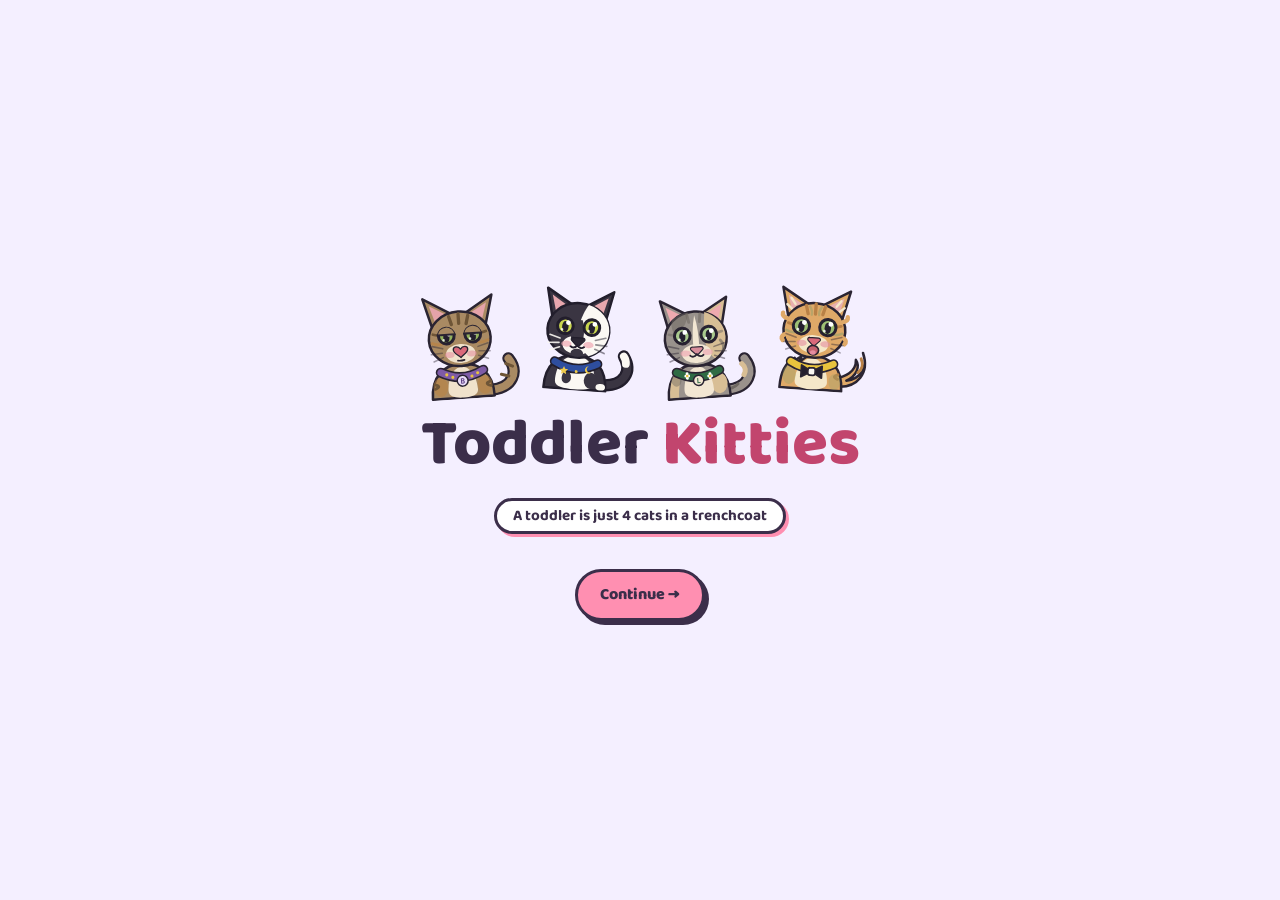
==== commit 046af41c: "Add files via upload" ====
--- a/index.html
+++ b/index.html
@@ -14,7 +14,7 @@
 <meta property="og:description" content="Four real cats, one storybook world. A toddler is just 4 cats in a trenchcoat.">
 <meta property="og:url" content="https://toddlerkitties.com/index.html">
 <meta name="twitter:card" content="summary_large_image">
-<link rel="icon" href="[data-uri]" type="image/svg+xml">
+<link rel="icon" href="[data-uri]" type="image/svg+xml">
 <link rel="preconnect" href="https://fonts.googleapis.com"><link rel="preconnect" href="https://fonts.gstatic.com" crossorigin><link rel="stylesheet" href="https://fonts.googleapis.com/css2?family=Baloo+2:wght@500;700;800&family=Nunito:ital,wght@0,400;0,600;0,700;1,400&display=swap">
 <style>/* ==========================================================================
    Toddler Kitties
@@ -292,6 +292,10 @@
 .oops .nf-scene{ width:min(94vw,760px); height:auto; margin-bottom:.4rem; }
 .oops h1{ font-size:clamp(2rem,1.3rem + 3.4vw,3.2rem); }
 .oops .lede{ max-width:46ch; }
+.nf-door{ cursor:pointer; }
+.nf-door > rect, .nf-door > text, .nf-door > g{ transition:transform .18s ease; }
+.nf-door:hover > rect, .nf-door:hover > text, .nf-door:hover > g{ transform:translateY(-4px); }
+.nf-door:focus-visible{ outline:3px solid var(--pink); outline-offset:4px; border-radius:10px; }
 
 /* ---------- page turn ----------------------------------------------------- */
 
@@ -384,8 +388,7 @@
       <path d="M60 72 C56.6 67 50.2 68 50.2 72.5 C50.2 77.2 56.6 79.8 60 83.5 C63.4 79.8 69.8 77.2 69.8 72.5 C69.8 68 63.4 67 60 72 Z"
             fill="#D96A7A" stroke="#2A2432" stroke-width="1.8" stroke-linejoin="round"/>
       <!-- the smirk. One side only. -->
-      <path d="M50 87 C55 91.6 63 91.4 70 84.6" stroke="#2A2432" stroke-width="2.8" stroke-linecap="round" fill="none"/>
-      <path d="M70 84.6 q2.6 -1.4 3.4 -3.4" stroke="#2A2432" stroke-width="2.4" stroke-linecap="round" fill="none" opacity=".55"/>
+      <path d="M55.5 87.4 C58.2 87.9 61.4 87.8 64.5 87" stroke="#2A2432" stroke-width="2.3" stroke-linecap="round" fill="none"/>
 
       <!-- blush + whiskers -->
       <ellipse cx="45" cy="79" rx="6.6" ry="4" fill="#E58EA0" opacity=".55"/>
@@ -1189,8 +1192,8 @@
   if (!reduced) (function idle() {
     setTimeout(() => { meow(); idle(); }, R(3200, 7000));
   })();
-  btn.addEventListener("click", (e) => {
-    const href = btn.getAttribute("href");
+  const openDoor = (e) => {
+    const href = "home.html";
     e.preventDefault();
     if (reduced) { window.location.href = href; return; }
     meow();                                        // she meows at HER door...
@@ -1201,6 +1204,9 @@
       { transform: "skewY(-7deg) scaleX(.07)" }
     ], { duration: 480, delay: 430, easing: "cubic-bezier(.6,0,.4,1)", fill: "forwards" });
     setTimeout(() => { window.location.href = href; }, 1180);
+  };
+  [btn, document.getElementById("nfDoorLink")].forEach(n => {
+    if (n) n.addEventListener("click", openDoor);
   });
 })();
 
